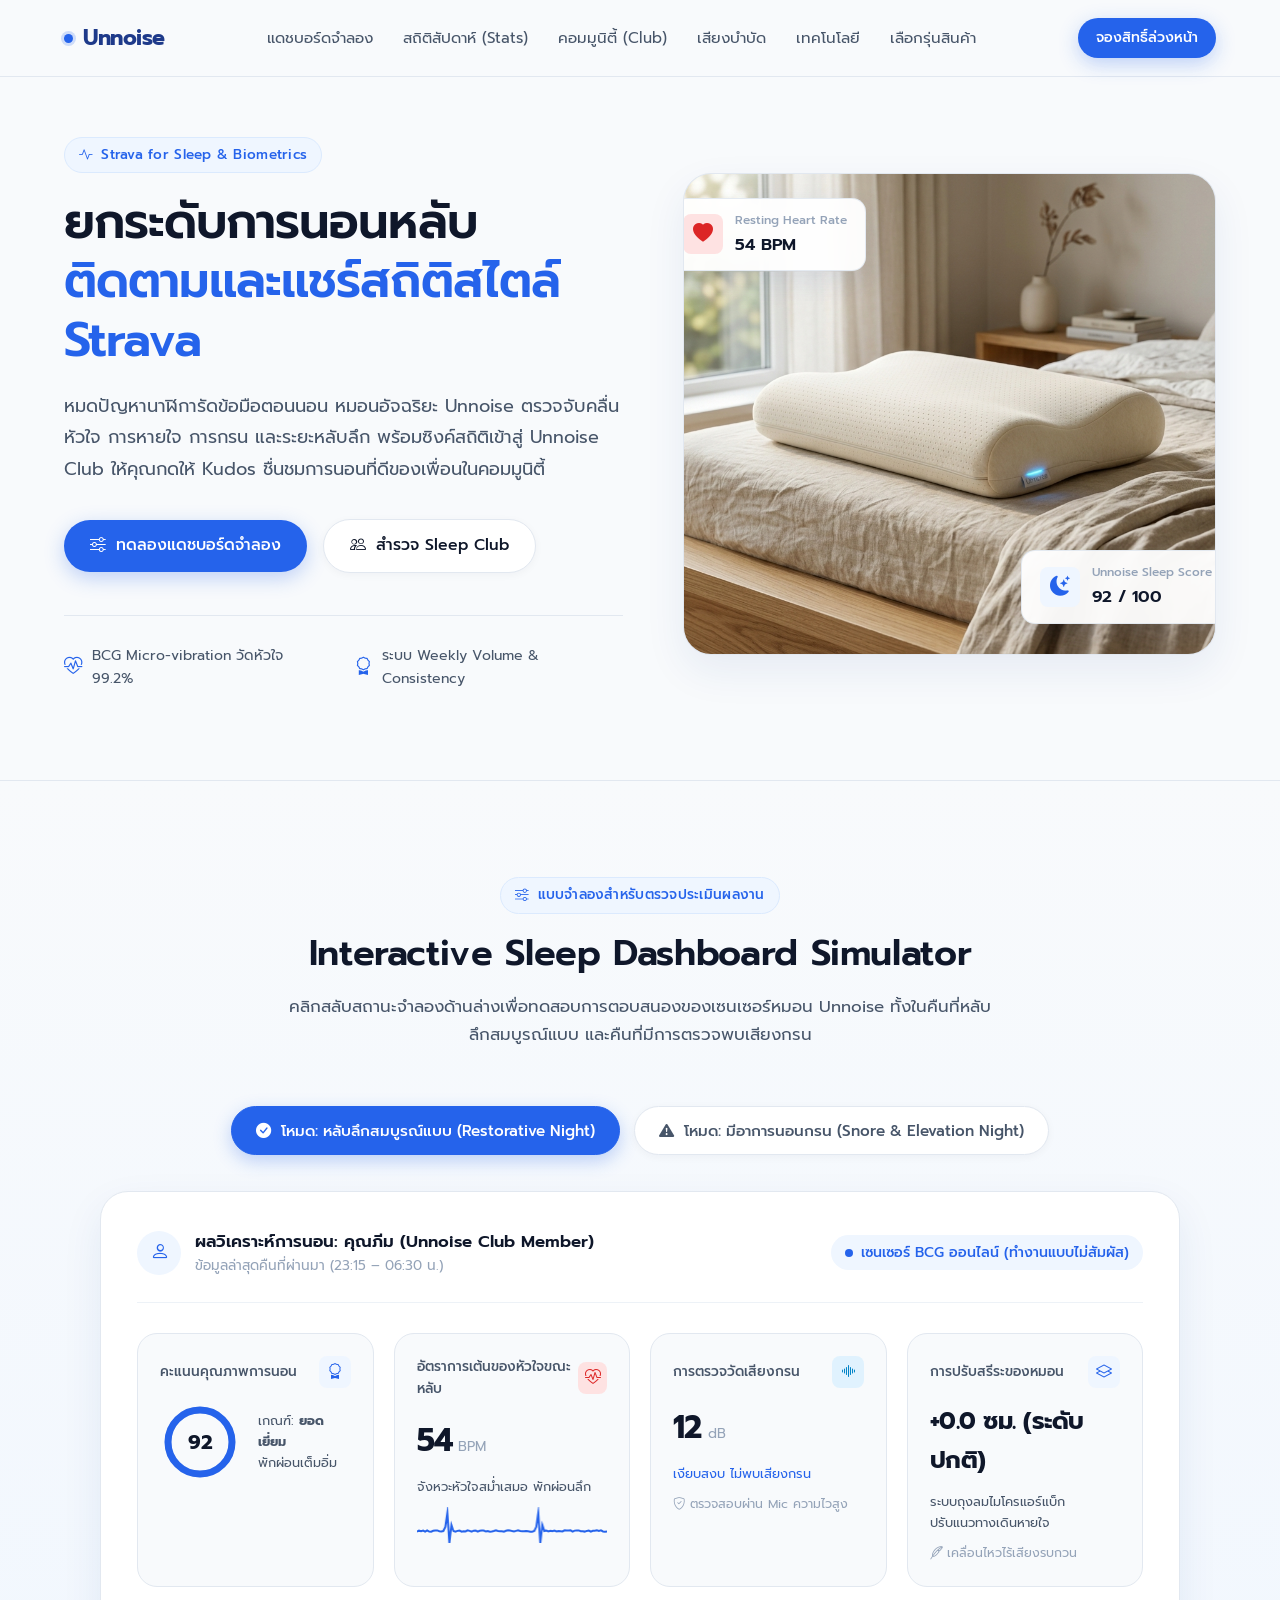
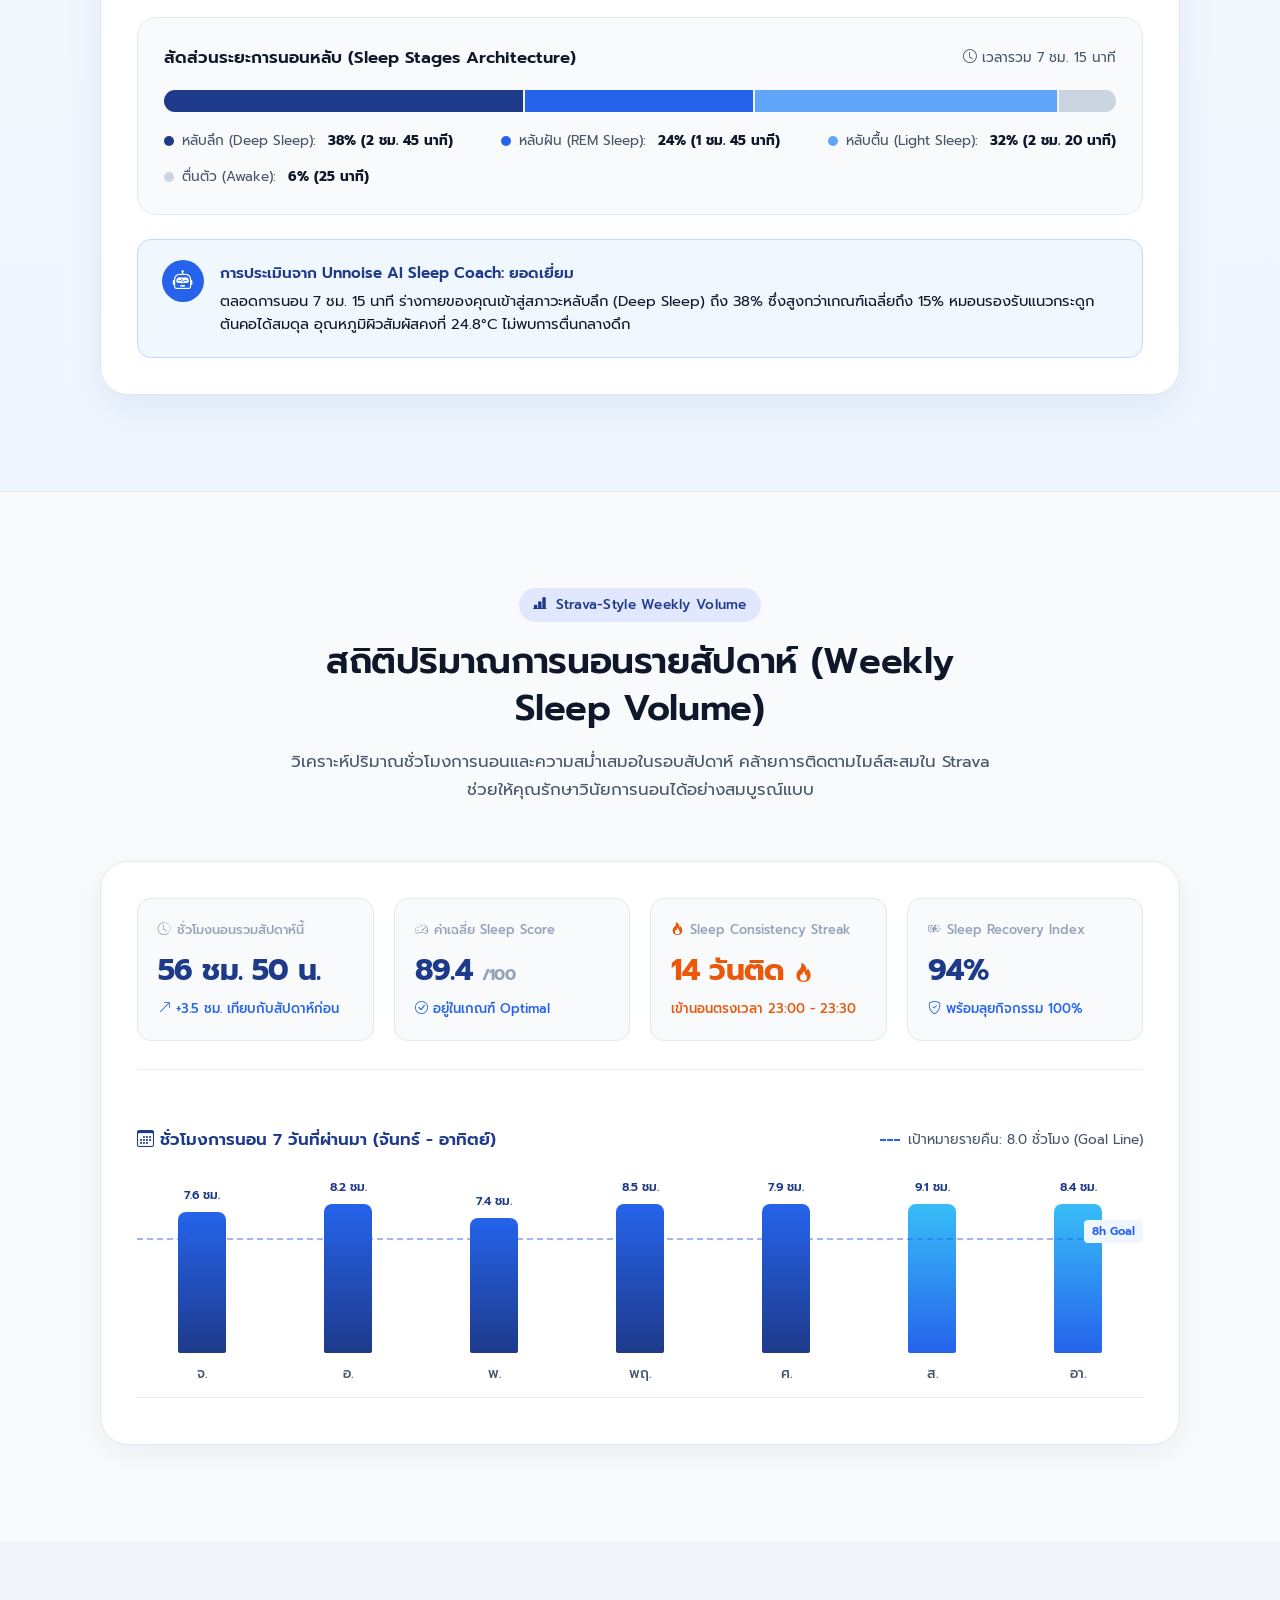
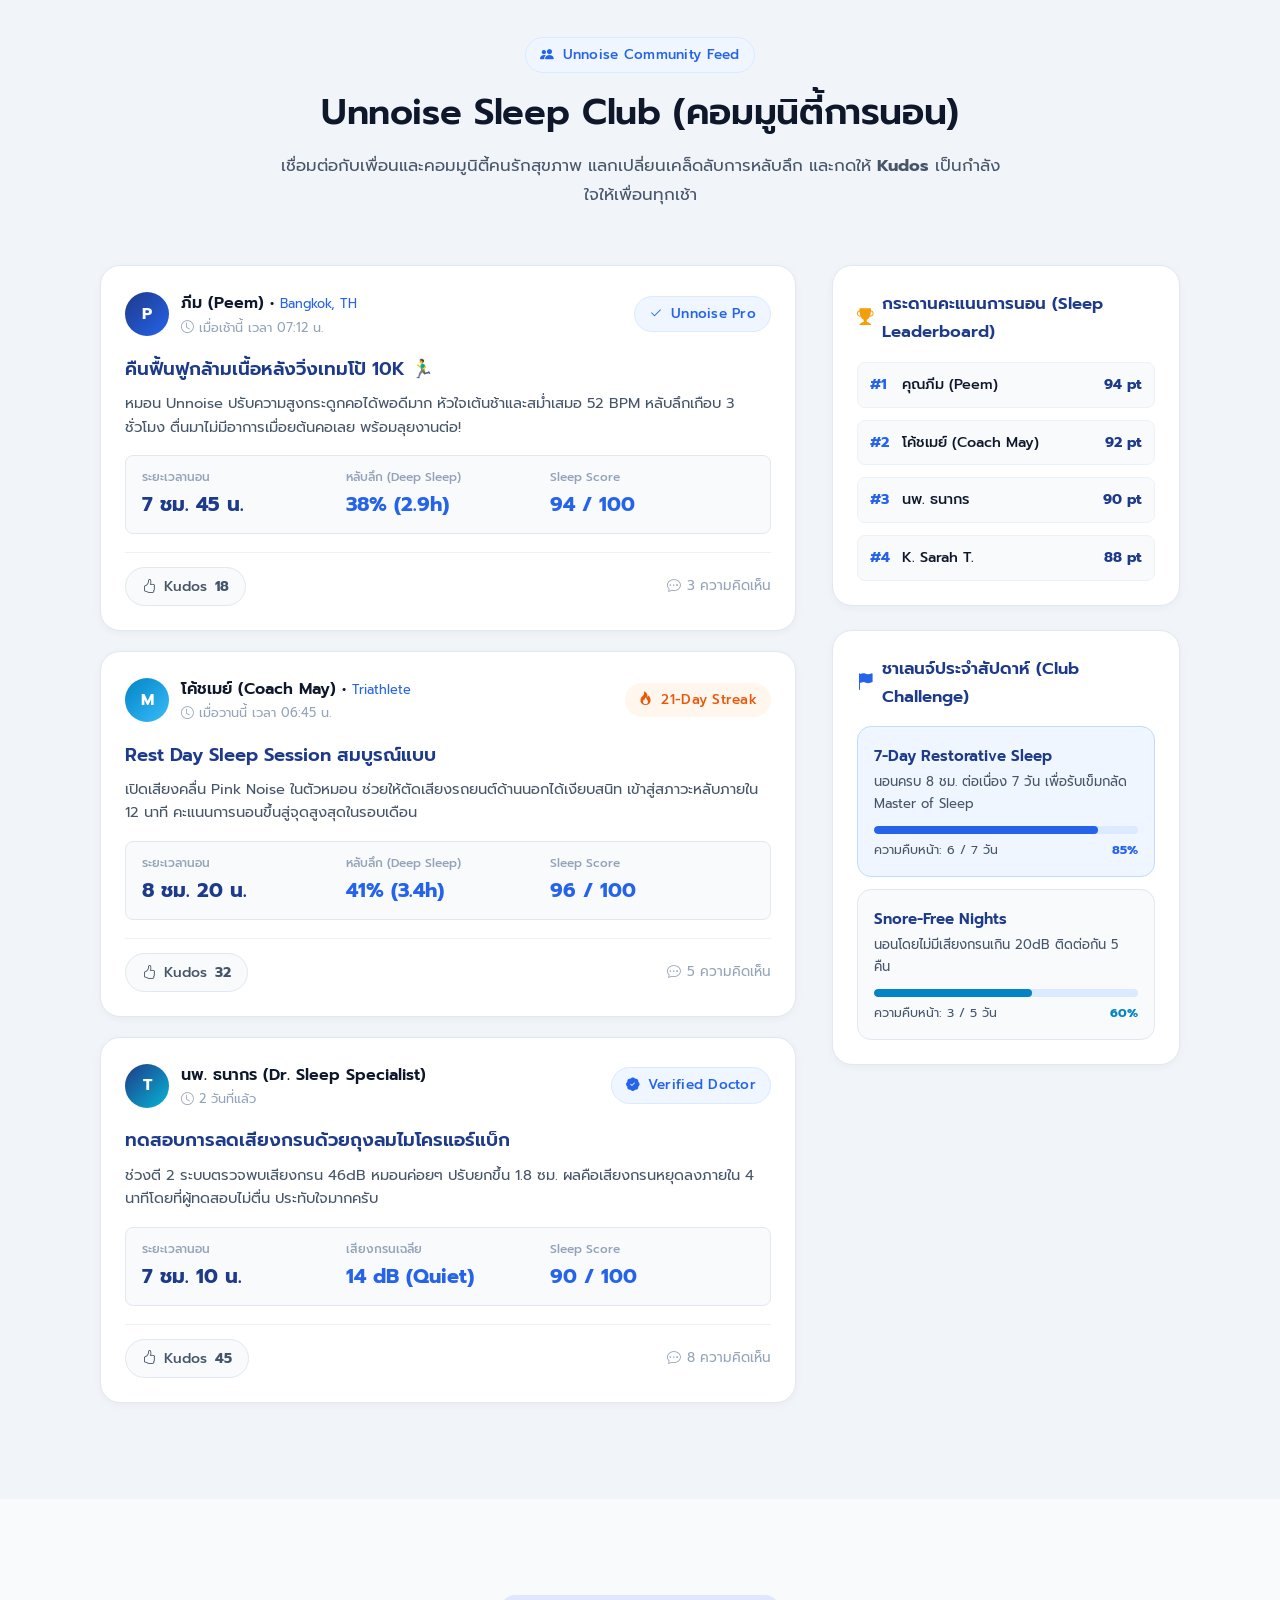
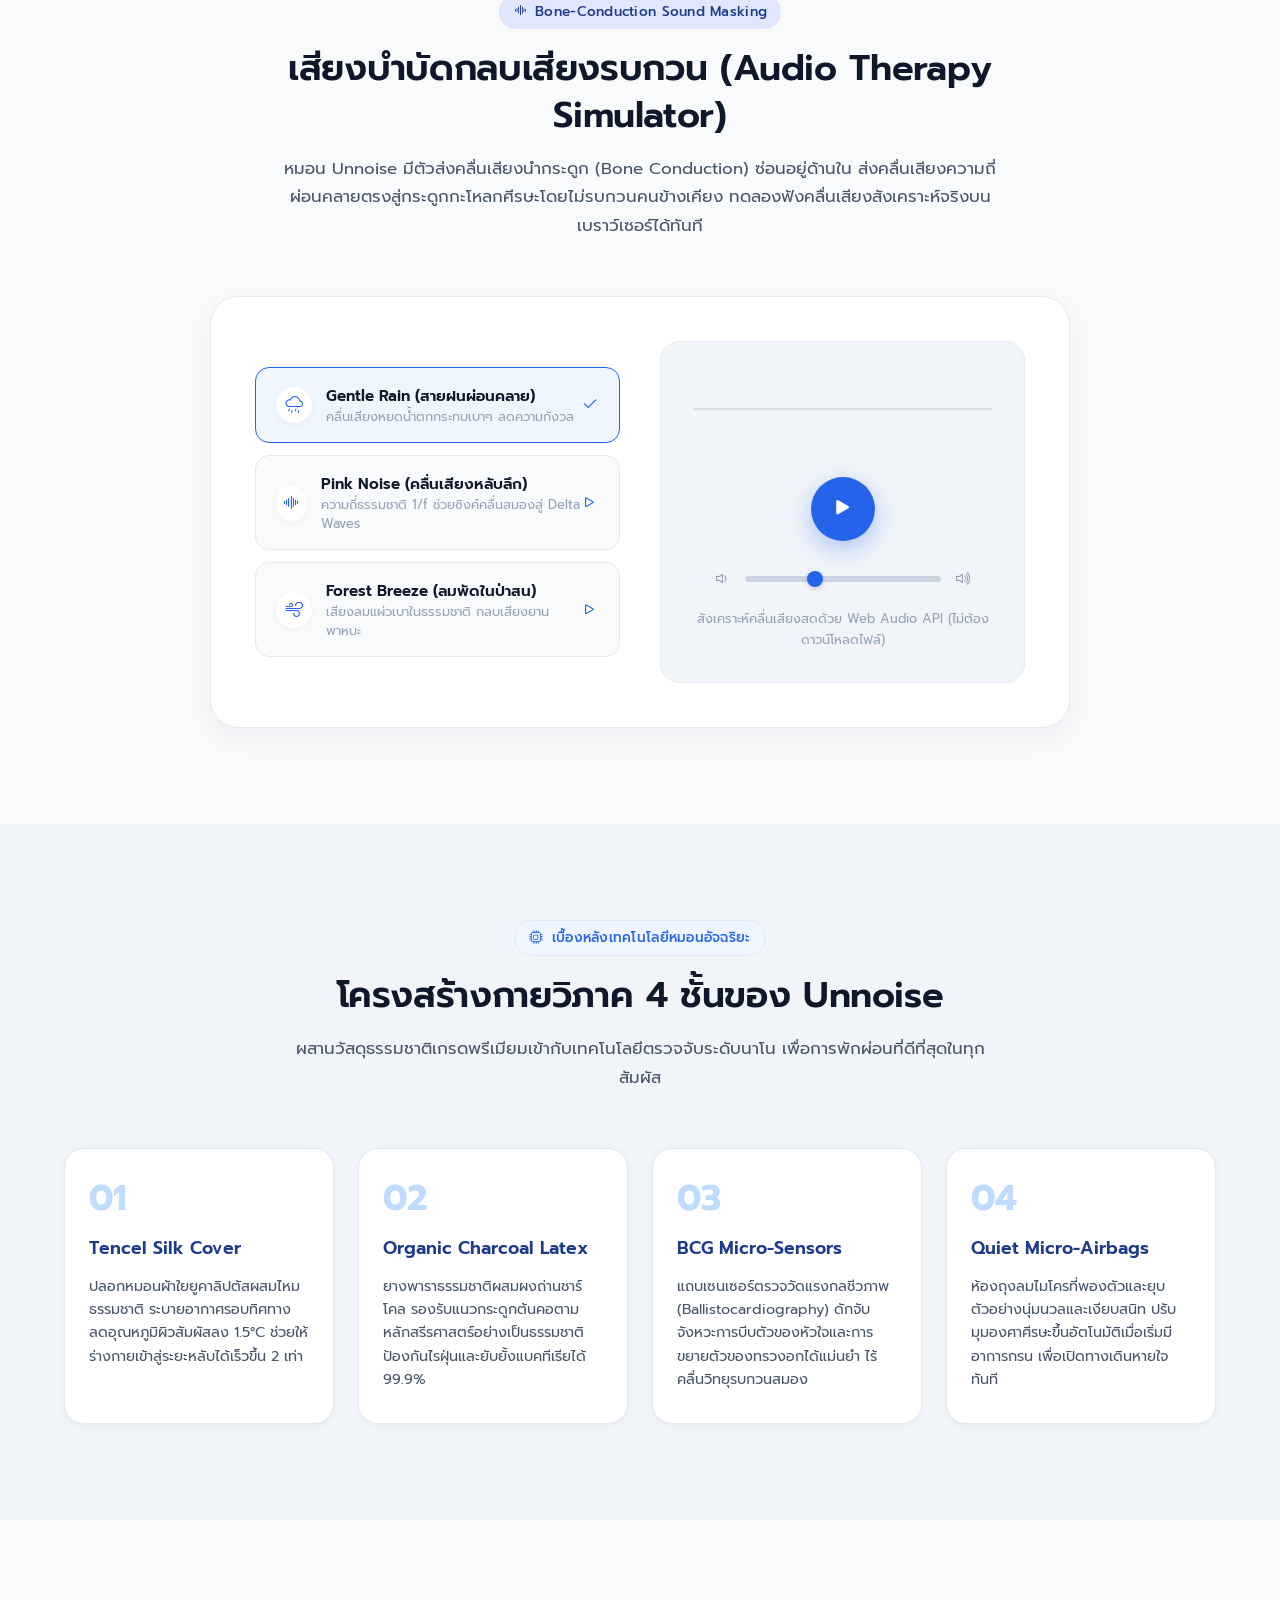
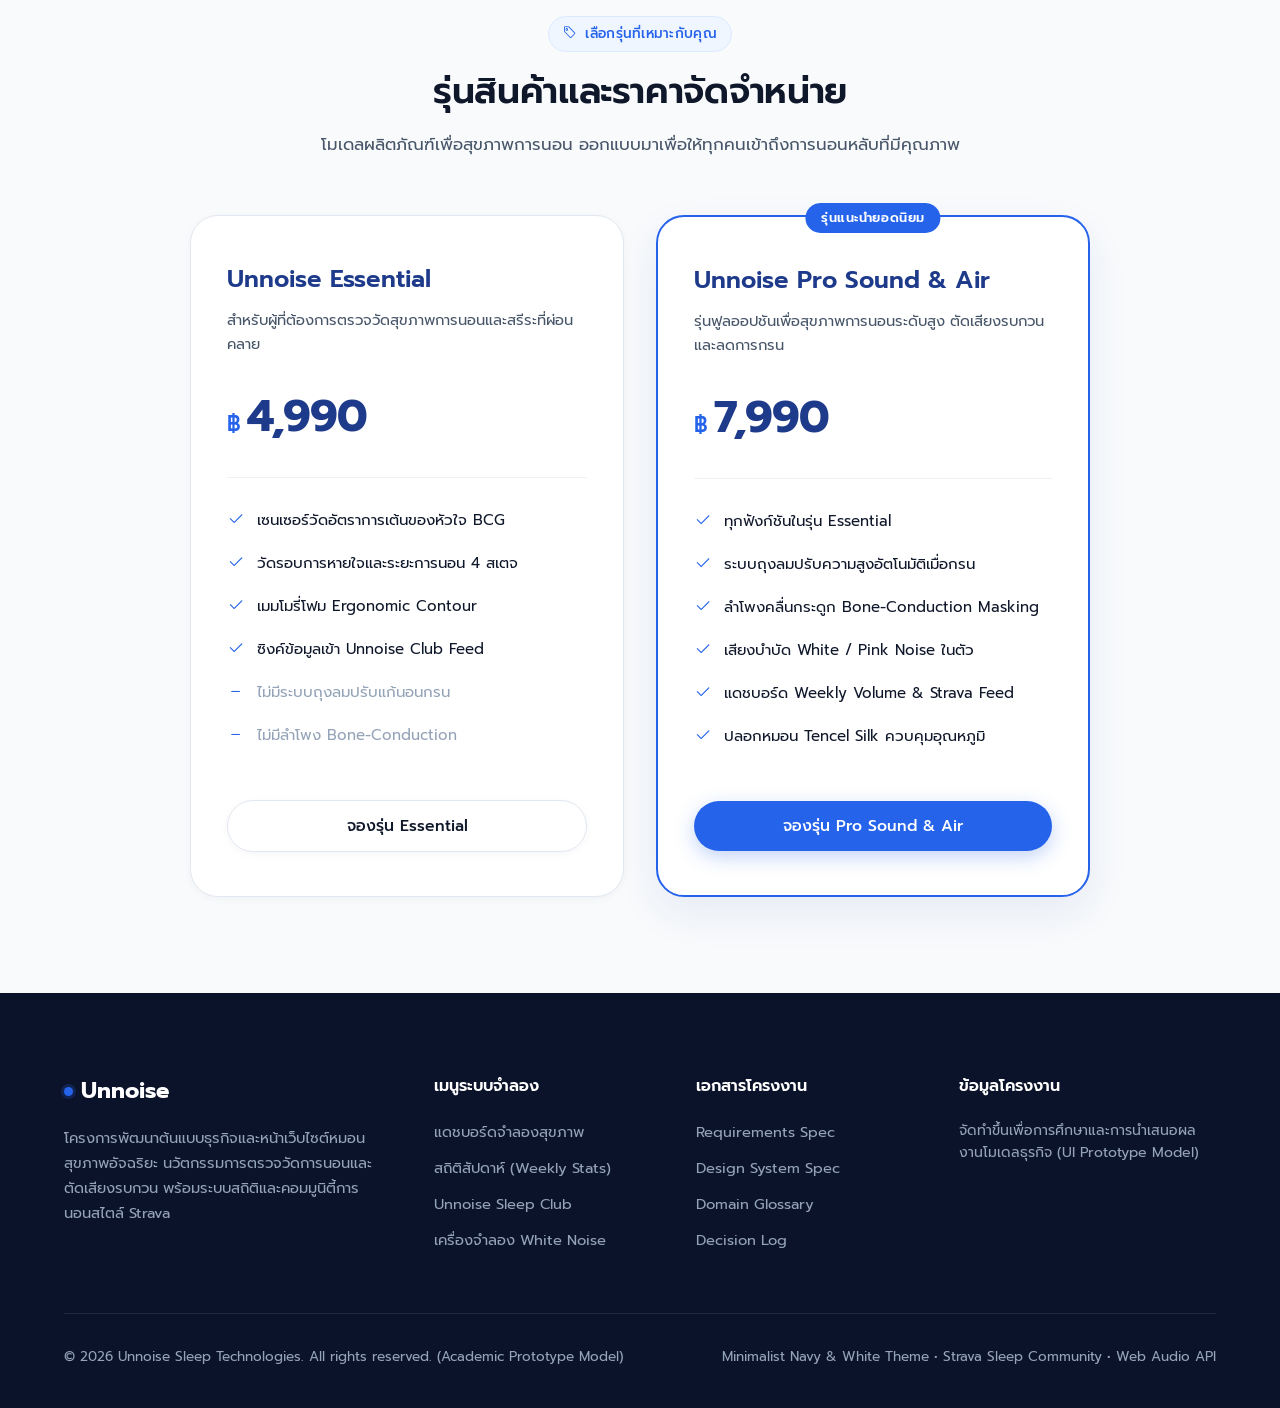
==== index.html @ 3eadce23 "Test" ====
<!DOCTYPE html>
<html lang="th">
<head>
  <meta charset="UTF-8">
  <meta name="viewport" content="width=device-width, initial-scale=1.0">
  <title>Unnoise — หมอนสุขภาพอัจฉริยะ & Strava Sleep Community</title>
  <meta name="description" content="Unnoise หมอนสุขภาพอัจฉริยะที่ตรวจวัดชีวสัญญาณการนอนหลับ สถิติรายสัปดาห์สไตล์ Strava และระบบคอมมูนิตี้ให้กำลังใจเพื่อน">
  
  <!-- Google Fonts: Inter & Prompt -->
  <link rel="preconnect" href="https://fonts.googleapis.com">
  <link rel="preconnect" href="https://fonts.gstatic.com" crossorigin>
  <link href="https://fonts.googleapis.com/css2?family=Inter:wght@300;400;500;600;700&family=Prompt:wght@300;400;500;600&display=swap" rel="stylesheet">
  
  <!-- Bootstrap Icons CDN -->
  <link rel="stylesheet" href="https://cdn.jsdelivr.net/npm/bootstrap-icons@1.11.3/font/bootstrap-icons.min.css">
  
  <!-- Custom Design System Stylesheet -->
  <link rel="stylesheet" href="assets/css/style.css">
</head>
<body>

  <!-- ==========================================================================
       Site Header & Navigation
       ========================================================================== -->
  <header class="site-header" id="site-header">
    <div class="container">
      <nav class="nav-wrap">
        <a href="#hero" class="brand-logo" id="brand-logo">
          <span class="brand-dot"></span>
          <span>Unnoise</span>
        </a>

        <ul class="nav-links">
          <li><a href="#simulator" class="nav-link">แดชบอร์ดจำลอง</a></li>
          <li><a href="#weekly-stats" class="nav-link">สถิติสัปดาห์ (Stats)</a></li>
          <li><a href="#community" class="nav-link">คอมมูนิตี้ (Club)</a></li>
          <li><a href="#sound-therapy" class="nav-link">เสียงบำบัด</a></li>
          <li><a href="#technology" class="nav-link">เทคโนโลยี</a></li>
          <li><a href="#pricing" class="nav-link">เลือกรุ่นสินค้า</a></li>
        </ul>

        <div class="nav-actions">
          <a href="#pricing" class="btn btn-primary btn-sm open-order-btn" data-model="pro">จองสิทธิ์ล่วงหน้า</a>
          <button class="mobile-toggle" aria-label="เมนู">
            <i class="bi bi-list"></i>
          </button>
        </div>
      </nav>
    </div>
  </header>

  <main>
    <!-- ==========================================================================
         Hero Section
         ========================================================================== -->
    <section class="section hero" id="hero">
      <div class="container">
        <div class="hero-grid">
          <div class="hero-content">
            <span class="badge badge-blue">
              <i class="bi bi-activity"></i> Strava for Sleep & Biometrics
            </span>
            <h1 class="hero-title">
              ยกระดับการนอนหลับ <span>ติดตามและแชร์สถิติสไตล์ Strava</span>
            </h1>
            <p class="hero-desc">
              หมดปัญหานาฬิการัดข้อมือตอนนอน หมอนอัจฉริยะ Unnoise ตรวจจับคลื่นหัวใจ การหายใจ การกรน และระยะหลับลึก พร้อมซิงค์สถิติเข้าสู่ Unnoise Club ให้คุณกดให้ Kudos ชื่นชมการนอนที่ดีของเพื่อนในคอมมูนิตี้
            </p>

            <div class="hero-cta">
              <a href="#simulator" class="btn btn-primary" id="btn-hero-simulator">
                <i class="bi bi-sliders"></i> ทดลองแดชบอร์ดจำลอง
              </a>
              <a href="#community" class="btn btn-secondary" id="btn-hero-community">
                <i class="bi bi-people"></i> สำรวจ Sleep Club
              </a>
            </div>

            <div class="hero-trust-bar">
              <div class="trust-item">
                <i class="bi bi-heart-pulse"></i>
                <span>BCG Micro-vibration วัดหัวใจ 99.2%</span>
              </div>
              <div class="trust-item">
                <i class="bi bi-award"></i>
                <span>ระบบ Weekly Volume & Consistency</span>
              </div>
            </div>
          </div>

          <div class="hero-visual">
            <div class="hero-img-wrapper">
              <img src="assets/img/unnoise_pillow.jpg" alt="Unnoise Smart Ergonomic Pillow" id="hero-product-img">
              
              <!-- Floating Metric 1: Heart Rate -->
              <div class="floating-pill pill-heart">
                <div class="pill-icon">
                  <i class="bi bi-heart-fill"></i>
                </div>
                <div class="pill-data">
                  <span class="pill-label">Resting Heart Rate</span>
                  <span class="pill-val">54 BPM</span>
                </div>
              </div>

              <!-- Floating Metric 2: Sleep Score -->
              <div class="floating-pill pill-sleep">
                <div class="pill-icon">
                  <i class="bi bi-moon-stars-fill"></i>
                </div>
                <div class="pill-data">
                  <span class="pill-label">Unnoise Sleep Score</span>
                  <span class="pill-val">92 / 100</span>
                </div>
              </div>
            </div>
          </div>
        </div>
      </div>
    </section>

    <!-- ==========================================================================
         Interactive Sleep Dashboard Simulator
         ========================================================================== -->
    <section class="section simulator-section" id="simulator">
      <div class="container">
        <div class="section-header">
          <span class="badge badge-blue">
            <i class="bi bi-sliders"></i> แบบจำลองสำหรับตรวจประเมินผลงาน
          </span>
          <h2 class="section-title">Interactive Sleep Dashboard Simulator</h2>
          <p class="section-desc">
            คลิกสลับสถานะจำลองด้านล่างเพื่อทดสอบการตอบสนองของเซนเซอร์หมอน Unnoise ทั้งในคืนที่หลับลึกสมบูรณ์แบบ และคืนที่มีการตรวจพบเสียงกรน
          </p>
        </div>

        <!-- Mode Toggles -->
        <div class="simulator-controls">
          <button class="mode-btn active" data-mode="restorative" id="btn-mode-restorative">
            <i class="bi bi-check-circle-fill"></i> โหมด: หลับลึกสมบูรณ์แบบ (Restorative Night)
          </button>
          <button class="mode-btn" data-mode="restless" id="btn-mode-restless">
            <i class="bi bi-exclamation-triangle-fill"></i> โหมด: มีอาการนอนกรน (Snore & Elevation Night)
          </button>
        </div>

        <!-- Dashboard Shell -->
        <div class="dashboard-container" id="dashboard-app">
          <div class="dashboard-topbar">
            <div class="dash-user-info">
              <div class="dash-avatar">
                <i class="bi bi-person"></i>
              </div>
              <div>
                <div class="dash-name">ผลวิเคราะห์การนอน: คุณภีม (Unnoise Club Member)</div>
                <div class="dash-date">ข้อมูลล่าสุดคืนที่ผ่านมา (23:15 – 06:30 น.)</div>
              </div>
            </div>

            <div class="dash-status-indicator">
              <span class="pulse-dot"></span>
              <span>เซนเซอร์ BCG ออนไลน์ (ทำงานแบบไม่สัมผัส)</span>
            </div>
          </div>

          <!-- Metrics Row -->
          <div class="metrics-grid">
            <!-- Metric 1: Sleep Score -->
            <div class="metric-card">
              <div class="metric-header">
                <span class="metric-title">คะแนนคุณภาพการนอน</span>
                <div class="metric-icon-wrap" style="background: var(--primary-blue-light); color: var(--primary-blue);">
                  <i class="bi bi-award"></i>
                </div>
              </div>
              <div class="score-card-gauge">
                <div class="score-dial">
                  <svg viewBox="0 0 80 80">
                    <circle class="score-bg" cx="40" cy="40" r="32"></circle>
                    <circle class="score-fill" id="dash-score-circle" cx="40" cy="40" r="32"></circle>
                  </svg>
                  <div class="score-center-text" id="dash-score-num">92</div>
                </div>
                <div class="metric-caption">
                  เกณฑ์: <strong>ยอดเยี่ยม</strong><br>
                  พักผ่อนเต็มอิ่ม
                </div>
              </div>
            </div>

            <!-- Metric 2: Heart Rate Pulse -->
            <div class="metric-card">
              <div class="metric-header">
                <span class="metric-title">อัตราการเต้นของหัวใจขณะหลับ</span>
                <div class="metric-icon-wrap" style="background: #FEE2E2; color: #DC2626;">
                  <i class="bi bi-heart-pulse"></i>
                </div>
              </div>
              <div class="metric-val-wrap">
                <span class="metric-val" id="dash-bpm-val">54</span>
                <span class="metric-unit">BPM</span>
              </div>
              <div class="metric-caption" id="dash-bpm-sub">จังหวะหัวใจสม่ำเสมอ พักผ่อนลึก</div>
              <div class="pulse-canvas-wrap">
                <canvas id="pulse-canvas"></canvas>
              </div>
            </div>

            <!-- Metric 3: Snore Level -->
            <div class="metric-card">
              <div class="metric-header">
                <span class="metric-title">การตรวจวัดเสียงกรน</span>
                <div class="metric-icon-wrap" style="background: var(--accent-sky-light); color: var(--accent-sky);">
                  <i class="bi bi-soundwave"></i>
                </div>
              </div>
              <div class="metric-val-wrap">
                <span class="metric-val" id="dash-snore-val">12</span>
                <span class="metric-unit">dB</span>
              </div>
              <div class="metric-caption" id="dash-snore-sub">เงียบสงบ ไม่พบเสียงกรน</div>
              <div style="font-size: 0.78rem; color: var(--text-light); margin-top: 10px;">
                <i class="bi bi-shield-check"></i> ตรวจสอบผ่าน Mic ความไวสูง
              </div>
            </div>

            <!-- Metric 4: Auto-Elevation Status -->
            <div class="metric-card">
              <div class="metric-header">
                <span class="metric-title">การปรับสรีระของหมอน</span>
                <div class="metric-icon-wrap" style="background: var(--primary-blue-light); color: var(--primary-blue);">
                  <i class="bi bi-layers"></i>
                </div>
              </div>
              <div class="metric-val-wrap">
                <span class="metric-val" style="font-size: 1.5rem;" id="dash-pillow-adj">+0.0 ซม.</span>
              </div>
              <div class="metric-caption">
                ระบบถุงลมไมโครแอร์แบ็ก<br>
                ปรับแนวทางเดินหายใจ
              </div>
              <div style="font-size: 0.78rem; color: var(--text-light); margin-top: 10px;">
                <i class="bi bi-feather"></i> เคลื่อนไหวไร้เสียงรบกวน
              </div>
            </div>
          </div>

          <!-- Sleep Stages Progress Bar -->
          <div class="stages-card">
            <div class="stages-header">
              <span class="stages-title">สัดส่วนระยะการนอนหลับ (Sleep Stages Architecture)</span>
              <span style="font-size: 0.85rem; color: var(--text-muted);"><i class="bi bi-clock"></i> เวลารวม 7 ชม. 15 นาที</span>
            </div>

            <div class="stages-bar">
              <div class="stage-seg seg-deep" id="seg-deep" style="width: 38%;" title="Deep Sleep"></div>
              <div class="stage-seg seg-rem" id="seg-rem" style="width: 24%;" title="REM Sleep"></div>
              <div class="stage-seg seg-light" id="seg-light" style="width: 32%;" title="Light Sleep"></div>
              <div class="stage-seg seg-awake" id="seg-awake" style="width: 6%;" title="Awake"></div>
            </div>

            <div class="stages-legend">
              <div class="legend-item">
                <span class="legend-dot" style="background: var(--primary-navy);"></span>
                <span>หลับลึก (Deep Sleep):</span>
                <strong id="time-deep">38% (2 ชม. 45 นาที)</strong>
              </div>
              <div class="legend-item">
                <span class="legend-dot" style="background: var(--primary-blue);"></span>
                <span>หลับฝัน (REM Sleep):</span>
                <strong id="time-rem">24% (1 ชม. 45 นาที)</strong>
              </div>
              <div class="legend-item">
                <span class="legend-dot" style="background: #60A5FA;"></span>
                <span>หลับตื้น (Light Sleep):</span>
                <strong id="time-light">32% (2 ชม. 20 นาที)</strong>
              </div>
              <div class="legend-item">
                <span class="legend-dot" style="background: #CBD5E1;"></span>
                <span>ตื่นตัว (Awake):</span>
                <strong id="time-awake">6% (25 นาที)</strong>
              </div>
            </div>
          </div>

          <!-- AI Coach Box -->
          <div class="ai-coach-box">
            <div class="coach-icon">
              <i class="bi bi-robot"></i>
            </div>
            <div>
              <div class="coach-title" id="dash-coach-title">การประเมินจาก Unnoise AI Sleep Coach: ยอดเยี่ยม</div>
              <p class="coach-text" id="dash-coach-text">
                ตลอดการนอน 7 ชม. 15 นาที ร่างกายของคุณเข้าสู่สภาวะหลับลึก (Deep Sleep) ถึง 38% ซึ่งสูงกว่าเกณฑ์เฉลี่ยถึง 15% หมอนรองรับแนวกระดูกต้นคอได้สมดุล อุณหภูมิผิวสัมผัสคงที่ 24.8°C ไม่พบการตื่นกลางดึก
              </p>
            </div>
          </div>
        </div>
      </div>
    </section>

    <!-- ==========================================================================
         Strava-Style Weekly Sleep Volume & Consistency Section (NEW)
         ========================================================================== -->
    <section class="section" id="weekly-stats">
      <div class="container">
        <div class="section-header">
          <span class="badge badge-navy">
            <i class="bi bi-bar-chart-line-fill"></i> Strava-Style Weekly Volume
          </span>
          <h2 class="section-title">สถิติปริมาณการนอนรายสัปดาห์ (Weekly Sleep Volume)</h2>
          <p class="section-desc">
            วิเคราะห์ปริมาณชั่วโมงการนอนและความสม่ำเสมอในรอบสัปดาห์ คล้ายการติดตามไมล์สะสมใน Strava ช่วยให้คุณรักษาวินัยการนอนได้อย่างสมบูรณ์แบบ
          </p>
        </div>

        <div class="weekly-stats-container">
          <!-- Stats Summary 4 Boxes -->
          <div class="stats-summary-row">
            <div class="summary-stat-box">
              <div class="stat-label-sm"><i class="bi bi-clock-history"></i> ชั่วโมงนอนรวมสัปดาห์นี้</div>
              <div class="stat-number-lg">56 ชม. 50 น.</div>
              <div class="stat-subtext"><i class="bi bi-arrow-up-right"></i> +3.5 ชม. เทียบกับสัปดาห์ก่อน</div>
            </div>

            <div class="summary-stat-box">
              <div class="stat-label-sm"><i class="bi bi-speedometer2"></i> ค่าเฉลี่ย Sleep Score</div>
              <div class="stat-number-lg">89.4 <span style="font-size: 1rem; color: var(--text-light);">/100</span></div>
              <div class="stat-subtext" style="color: var(--primary-blue);"><i class="bi bi-check-circle"></i> อยู่ในเกณฑ์ Optimal</div>
            </div>

            <div class="summary-stat-box">
              <div class="stat-label-sm"><i class="bi bi-fire" style="color: var(--accent-orange);"></i> Sleep Consistency Streak</div>
              <div class="stat-number-lg" style="color: var(--accent-orange);">14 วันติด <i class="bi bi-fire" style="font-size: 1.2rem;"></i></div>
              <div class="stat-subtext" style="color: var(--accent-orange);">เข้านอนตรงเวลา 23:00 - 23:30</div>
            </div>

            <div class="summary-stat-box">
              <div class="stat-label-sm"><i class="bi bi-battery-charging"></i> Sleep Recovery Index</div>
              <div class="stat-number-lg">94%</div>
              <div class="stat-subtext"><i class="bi bi-shield-check"></i> พร้อมลุยกิจกรรม 100%</div>
            </div>
          </div>

          <!-- Volume Bar Chart -->
          <div class="volume-chart-wrap">
            <div class="chart-header">
              <div style="font-weight: 600; font-size: 1.05rem; color: var(--primary-navy);">
                <i class="bi bi-calendar3"></i> ชั่วโมงการนอน 7 วันที่ผ่านมา (จันทร์ - อาทิตย์)
              </div>
              <div class="target-line-indicator">
                <span class="target-dash"></span>
                <span>เป้าหมายรายคืน: 8.0 ชั่วโมง (Goal Line)</span>
              </div>
            </div>

            <div class="chart-bars-grid">
              <div class="chart-target-line">
                <span class="target-tag">8h Goal</span>
              </div>

              <!-- Mon: 7.6h -->
              <div class="bar-col">
                <span class="bar-val-tooltip">7.6 ชม.</span>
                <div class="chart-bar" style="height: 68%;"></div>
                <span class="bar-label">จ.</span>
              </div>

              <!-- Tue: 8.2h -->
              <div class="bar-col">
                <span class="bar-val-tooltip">8.2 ชม.</span>
                <div class="chart-bar" style="height: 76%;"></div>
                <span class="bar-label">อ.</span>
              </div>

              <!-- Wed: 7.4h -->
              <div class="bar-col">
                <span class="bar-val-tooltip">7.4 ชม.</span>
                <div class="chart-bar" style="height: 65%;"></div>
                <span class="bar-label">พ.</span>
              </div>

              <!-- Thu: 8.5h -->
              <div class="bar-col">
                <span class="bar-val-tooltip">8.5 ชม.</span>
                <div class="chart-bar" style="height: 80%;"></div>
                <span class="bar-label">พฤ.</span>
              </div>

              <!-- Fri: 7.9h -->
              <div class="bar-col">
                <span class="bar-val-tooltip">7.9 ชม.</span>
                <div class="chart-bar" style="height: 72%;"></div>
                <span class="bar-label">ศ.</span>
              </div>

              <!-- Sat: 9.1h -->
              <div class="bar-col">
                <span class="bar-val-tooltip">9.1 ชม.</span>
                <div class="chart-bar weekend" style="height: 90%;"></div>
                <span class="bar-label">ส.</span>
              </div>

              <!-- Sun: 8.4h -->
              <div class="bar-col">
                <span class="bar-val-tooltip">8.4 ชม.</span>
                <div class="chart-bar weekend" style="height: 78%;"></div>
                <span class="bar-label">อา.</span>
              </div>
            </div>
          </div>
        </div>
      </div>
    </section>

    <!-- ==========================================================================
         Strava-Style Unnoise Sleep Club & Activity Feed Section (NEW)
         ========================================================================== -->
    <section class="section section-subtle" id="community">
      <div class="container">
        <div class="section-header">
          <span class="badge badge-blue">
            <i class="bi bi-people-fill"></i> Unnoise Community Feed
          </span>
          <h2 class="section-title">Unnoise Sleep Club (คอมมูนิตี้การนอน)</h2>
          <p class="section-desc">
            เชื่อมต่อกับเพื่อนและคอมมูนิตี้คนรักสุขภาพ แลกเปลี่ยนเคล็ดลับการหลับลึก และกดให้ <strong>Kudos</strong> เป็นกำลังใจให้เพื่อนทุกเช้า
          </p>
        </div>

        <div class="community-grid">
          <!-- Feed Stream (Left Column) -->
          <div class="feed-stream">
            <!-- Feed Card 1: Peem -->
            <div class="activity-card">
              <div class="activity-card-header">
                <div class="activity-user">
                  <div class="user-avatar" style="background: linear-gradient(135deg, #1E3A8A, #2563EB);">
                    P
                  </div>
                  <div>
                    <div class="user-meta-name">ภีม (Peem) &bull; <span style="font-size: 0.8rem; font-weight: normal; color: var(--primary-blue);">Bangkok, TH</span></div>
                    <div class="user-meta-time"><i class="bi bi-clock"></i> เมื่อเช้านี้ เวลา 07:12 น.</div>
                  </div>
                </div>
                <span class="badge badge-blue"><i class="bi bi-check2"></i> Unnoise Pro</span>
              </div>

              <h3 class="activity-title">คืนฟื้นฟูกล้ามเนื้อหลังวิ่งเทมโป้ 10K 🏃‍♂️</h3>
              <p class="activity-note">
                หมอน Unnoise ปรับความสูงกระดูกคอได้พอดีมาก หัวใจเต้นช้าและสม่ำเสมอ 52 BPM หลับลึกเกือบ 3 ชั่วโมง ตื่นมาไม่มีอาการเมื่อยต้นคอเลย พร้อมลุยงานต่อ!
              </p>

              <div class="activity-metrics-strip">
                <div>
                  <div class="activity-metric-unit">ระยะเวลานอน</div>
                  <div class="activity-metric-num">7 ชม. 45 น.</div>
                </div>
                <div>
                  <div class="activity-metric-unit">หลับลึก (Deep Sleep)</div>
                  <div class="activity-metric-num" style="color: var(--primary-blue);">38% (2.9h)</div>
                </div>
                <div>
                  <div class="activity-metric-unit">Sleep Score</div>
                  <div class="activity-metric-num" style="color: var(--primary-blue);">94 / 100</div>
                </div>
              </div>

              <div class="activity-footer">
                <button class="kudos-btn" id="kudos-btn-1">
                  <i class="bi bi-hand-thumbs-up"></i>
                  <span>Kudos</span>
                  <strong class="kudos-count">18</strong>
                </button>
                <div class="comment-count-link">
                  <i class="bi bi-chat-dots"></i> 3 ความคิดเห็น
                </div>
              </div>
            </div>

            <!-- Feed Card 2: Coach May -->
            <div class="activity-card">
              <div class="activity-card-header">
                <div class="activity-user">
                  <div class="user-avatar" style="background: linear-gradient(135deg, #0284C7, #38BDF8);">
                    M
                  </div>
                  <div>
                    <div class="user-meta-name">โค้ชเมย์ (Coach May) &bull; <span style="font-size: 0.8rem; font-weight: normal; color: var(--primary-blue);">Triathlete</span></div>
                    <div class="user-meta-time"><i class="bi bi-clock"></i> เมื่อวานนี้ เวลา 06:45 น.</div>
                  </div>
                </div>
                <span class="badge badge-orange"><i class="bi bi-fire"></i> 21-Day Streak</span>
              </div>

              <h3 class="activity-title">Rest Day Sleep Session สมบูรณ์แบบ</h3>
              <p class="activity-note">
                เปิดเสียงคลื่น Pink Noise ในตัวหมอน ช่วยให้ตัดเสียงรถยนต์ด้านนอกได้เงียบสนิท เข้าสู่สภาวะหลับภายใน 12 นาที คะแนนการนอนขึ้นสู่จุดสูงสุดในรอบเดือน
              </p>

              <div class="activity-metrics-strip">
                <div>
                  <div class="activity-metric-unit">ระยะเวลานอน</div>
                  <div class="activity-metric-num">8 ชม. 20 น.</div>
                </div>
                <div>
                  <div class="activity-metric-unit">หลับลึก (Deep Sleep)</div>
                  <div class="activity-metric-num" style="color: var(--primary-blue);">41% (3.4h)</div>
                </div>
                <div>
                  <div class="activity-metric-unit">Sleep Score</div>
                  <div class="activity-metric-num" style="color: var(--primary-blue);">96 / 100</div>
                </div>
              </div>

              <div class="activity-footer">
                <button class="kudos-btn" id="kudos-btn-2">
                  <i class="bi bi-hand-thumbs-up"></i>
                  <span>Kudos</span>
                  <strong class="kudos-count">32</strong>
                </button>
                <div class="comment-count-link">
                  <i class="bi bi-chat-dots"></i> 5 ความคิดเห็น
                </div>
              </div>
            </div>

            <!-- Feed Card 3: Dr. Tanakorn -->
            <div class="activity-card">
              <div class="activity-card-header">
                <div class="activity-user">
                  <div class="user-avatar" style="background: linear-gradient(135deg, #1E3A8A, #06B6D4);">
                    T
                  </div>
                  <div>
                    <div class="user-meta-name">นพ. ธนากร (Dr. Sleep Specialist)</div>
                    <div class="user-meta-time"><i class="bi bi-clock"></i> 2 วันที่แล้ว</div>
                  </div>
                </div>
                <span class="badge badge-blue"><i class="bi bi-patch-check-fill"></i> Verified Doctor</span>
              </div>

              <h3 class="activity-title">ทดสอบการลดเสียงกรนด้วยถุงลมไมโครแอร์แบ็ก</h3>
              <p class="activity-note">
                ช่วงตี 2 ระบบตรวจพบเสียงกรน 46dB หมอนค่อยๆ ปรับยกขึ้น 1.8 ซม. ผลคือเสียงกรนหยุดลงภายใน 4 นาทีโดยที่ผู้ทดสอบไม่ตื่น ประทับใจมากครับ
              </p>

              <div class="activity-metrics-strip">
                <div>
                  <div class="activity-metric-unit">ระยะเวลานอน</div>
                  <div class="activity-metric-num">7 ชม. 10 น.</div>
                </div>
                <div>
                  <div class="activity-metric-unit">เสียงกรนเฉลี่ย</div>
                  <div class="activity-metric-num" style="color: var(--primary-blue);">14 dB (Quiet)</div>
                </div>
                <div>
                  <div class="activity-metric-unit">Sleep Score</div>
                  <div class="activity-metric-num" style="color: var(--primary-blue);">90 / 100</div>
                </div>
              </div>

              <div class="activity-footer">
                <button class="kudos-btn" id="kudos-btn-3">
                  <i class="bi bi-hand-thumbs-up"></i>
                  <span>Kudos</span>
                  <strong class="kudos-count">45</strong>
                </button>
                <div class="comment-count-link">
                  <i class="bi bi-chat-dots"></i> 8 ความคิดเห็น
                </div>
              </div>
            </div>
          </div>

          <!-- Sidebar (Right Column) -->
          <div class="community-sidebar">
            <!-- Monthly Sleep Leaderboard -->
            <div class="sidebar-box">
              <div class="sidebar-box-title">
                <i class="bi bi-trophy-fill" style="color: #F59E0B;"></i> กระดานคะแนนการนอน (Sleep Leaderboard)
              </div>
              <ul class="leaderboard-list">
                <li class="leaderboard-row">
                  <span class="leader-rank">#1</span>
                  <span class="leader-name">คุณภีม (Peem)</span>
                  <span class="leader-score">94 pt</span>
                </li>
                <li class="leaderboard-row">
                  <span class="leader-rank">#2</span>
                  <span class="leader-name">โค้ชเมย์ (Coach May)</span>
                  <span class="leader-score">92 pt</span>
                </li>
                <li class="leaderboard-row">
                  <span class="leader-rank">#3</span>
                  <span class="leader-name">นพ. ธนากร</span>
                  <span class="leader-score">90 pt</span>
                </li>
                <li class="leaderboard-row">
                  <span class="leader-rank">#4</span>
                  <span class="leader-name">K. Sarah T.</span>
                  <span class="leader-score">88 pt</span>
                </li>
              </ul>
            </div>

            <!-- Group Challenges -->
            <div class="sidebar-box">
              <div class="sidebar-box-title">
                <i class="bi bi-flag-fill" style="color: var(--primary-blue);"></i> ชาเลนจ์ประจำสัปดาห์ (Club Challenge)
              </div>

              <div class="challenge-item">
                <div class="challenge-name">7-Day Restorative Sleep</div>
                <div class="challenge-desc">นอนครบ 8 ชม. ต่อเนื่อง 7 วัน เพื่อรับเข็มกลัด Master of Sleep</div>
                <div class="challenge-prog-bar">
                  <div class="challenge-prog-fill" style="width: 85%;"></div>
                </div>
                <div style="font-size: 0.78rem; display: flex; justify-content: space-between; color: var(--text-muted);">
                  <span>ความคืบหน้า: 6 / 7 วัน</span>
                  <strong style="color: var(--primary-blue);">85%</strong>
                </div>
              </div>

              <div class="challenge-item" style="background: var(--bg-main); border-color: var(--border-color);">
                <div class="challenge-name">Snore-Free Nights</div>
                <div class="challenge-desc">นอนโดยไม่มีเสียงกรนเกิน 20dB ติดต่อกัน 5 คืน</div>
                <div class="challenge-prog-bar">
                  <div class="challenge-prog-fill" style="width: 60%; background: var(--accent-sky);"></div>
                </div>
                <div style="font-size: 0.78rem; display: flex; justify-content: space-between; color: var(--text-muted);">
                  <span>ความคืบหน้า: 3 / 5 วัน</span>
                  <strong style="color: var(--accent-sky);">60%</strong>
                </div>
              </div>
            </div>
          </div>
        </div>
      </div>
    </section>

    <!-- ==========================================================================
         Sound Therapy / White Noise Simulator
         ========================================================================== -->
    <section class="section" id="sound-therapy">
      <div class="container">
        <div class="section-header">
          <span class="badge badge-navy">
            <i class="bi bi-soundwave"></i> Bone-Conduction Sound Masking
          </span>
          <h2 class="section-title">เสียงบำบัดกลบเสียงรบกวน (Audio Therapy Simulator)</h2>
          <p class="section-desc">
            หมอน Unnoise มีตัวส่งคลื่นเสียงนำกระดูก (Bone Conduction) ซ่อนอยู่ด้านใน ส่งคลื่นเสียงความถี่ผ่อนคลายตรงสู่กระดูกกะโหลกศีรษะโดยไม่รบกวนคนข้างเคียง ทดลองฟังคลื่นเสียงสังเคราะห์จริงบนเบราว์เซอร์ได้ทันที
          </p>
        </div>

        <div class="sound-box">
          <div class="sound-grid">
            <div class="sound-presets">
              <button class="sound-btn active" data-sound="rain" id="btn-sound-rain">
                <div class="sound-info">
                  <div class="sound-icon"><i class="bi bi-cloud-drizzle"></i></div>
                  <div>
                    <div class="sound-name">Gentle Rain (สายฝนผ่อนคลาย)</div>
                    <div class="sound-desc-sm">คลื่นเสียงหยดน้ำตกกระทบเบาๆ ลดความกังวล</div>
                  </div>
                </div>
                <div class="sound-state-icon"><i class="bi bi-check2"></i></div>
              </button>

              <button class="sound-btn" data-sound="pink" id="btn-sound-pink">
                <div class="sound-info">
                  <div class="sound-icon"><i class="bi bi-soundwave"></i></div>
                  <div>
                    <div class="sound-name">Pink Noise (คลื่นเสียงหลับลึก)</div>
                    <div class="sound-desc-sm">ความถี่ธรรมชาติ 1/f ช่วยซิงค์คลื่นสมองสู่ Delta Waves</div>
                  </div>
                </div>
                <div class="sound-state-icon"><i class="bi bi-play"></i></div>
              </button>

              <button class="sound-btn" data-sound="breeze" id="btn-sound-breeze">
                <div class="sound-info">
                  <div class="sound-icon"><i class="bi bi-wind"></i></div>
                  <div>
                    <div class="sound-name">Forest Breeze (ลมพัดในป่าสน)</div>
                    <div class="sound-desc-sm">เสียงลมแผ่วเบาในธรรมชาติ กลบเสียงยานพาหนะ</div>
                  </div>
                </div>
                <div class="sound-state-icon"><i class="bi bi-play"></i></div>
              </button>
            </div>

            <div class="sound-player-center">
              <div class="sound-wave-canvas-wrap">
                <canvas id="sound-wave-canvas" class="sound-wave-canvas"></canvas>
              </div>

              <div>
                <button class="play-toggle-btn" id="sound-play-btn" aria-label="เล่นหรือหยุดเสียง">
                  <i class="bi bi-play-fill"></i>
                </button>
              </div>

              <div class="volume-control">
                <i class="bi bi-volume-down"></i>
                <input type="range" class="volume-slider" id="volume-slider" min="0" max="1" step="0.05" value="0.35" aria-label="ระดับเสียง">
                <i class="bi bi-volume-up"></i>
              </div>
              <div style="font-size: 0.8rem; color: var(--text-light); margin-top: 14px;">
                สังเคราะห์คลื่นเสียงสดด้วย Web Audio API (ไม่ต้องดาวน์โหลดไฟล์)
              </div>
            </div>
          </div>
        </div>
      </div>
    </section>

    <!-- ==========================================================================
         Technology & Anatomical Layers Breakdown
         ========================================================================== -->
    <section class="section section-subtle" id="technology">
      <div class="container">
        <div class="section-header">
          <span class="badge badge-blue">
            <i class="bi bi-cpu"></i> เบื้องหลังเทคโนโลยีหมอนอัจฉริยะ
          </span>
          <h2 class="section-title">โครงสร้างกายวิภาค 4 ชั้นของ Unnoise</h2>
          <p class="section-desc">
            ผสานวัสดุธรรมชาติเกรดพรีเมียมเข้ากับเทคโนโลยีตรวจจับระดับนาโน เพื่อการพักผ่อนที่ดีที่สุดในทุกสัมผัส
          </p>
        </div>

        <div class="layer-grid">
          <div class="layer-card">
            <div class="layer-number">01</div>
            <h3 class="layer-title">Tencel Silk Cover</h3>
            <p class="layer-desc">
              ปลอกหมอนผ้าใยยูคาลิปตัสผสมไหมธรรมชาติ ระบายอากาศรอบทิศทาง ลดอุณหภูมิผิวสัมผัสลง 1.5°C ช่วยให้ร่างกายเข้าสู่ระยะหลับได้เร็วขึ้น 2 เท่า
            </p>
          </div>

          <div class="layer-card">
            <div class="layer-number">02</div>
            <h3 class="layer-title">Organic Charcoal Latex</h3>
            <p class="layer-desc">
              ยางพาราธรรมชาติผสมผงถ่านชาร์โคล รองรับแนวกระดูกต้นคอตามหลักสรีรศาสตร์อย่างเป็นธรรมชาติ ป้องกันไรฝุ่นและยับยั้งแบคทีเรียได้ 99.9%
            </p>
          </div>

          <div class="layer-card">
            <div class="layer-number">03</div>
            <h3 class="layer-title">BCG Micro-Sensors</h3>
            <p class="layer-desc">
              แถบเซนเซอร์ตรวจวัดแรงกลชีวภาพ (Ballistocardiography) ดักจับจังหวะการบีบตัวของหัวใจและการขยายตัวของทรวงอกได้แม่นยำ ไร้คลื่นวิทยุรบกวนสมอง
            </p>
          </div>

          <div class="layer-card">
            <div class="layer-number">04</div>
            <h3 class="layer-title">Quiet Micro-Airbags</h3>
            <p class="layer-desc">
              ห้องถุงลมไมโครที่พองตัวและยุบตัวอย่างนุ่มนวลและเงียบสนิท ปรับมุมองศาศีรษะขึ้นอัตโนมัติเมื่อเริ่มมีอาการกรน เพื่อเปิดทางเดินหายใจทันที
            </p>
          </div>
        </div>
      </div>
    </section>

    <!-- ==========================================================================
         Product Models & Pricing
         ========================================================================== -->
    <section class="section" id="pricing">
      <div class="container">
        <div class="section-header">
          <span class="badge badge-blue">
            <i class="bi bi-tag"></i> เลือกรุ่นที่เหมาะกับคุณ
          </span>
          <h2 class="section-title">รุ่นสินค้าและราคาจัดจำหน่าย</h2>
          <p class="section-desc">
            โมเดลผลิตภัณฑ์เพื่อสุขภาพการนอน ออกแบบมาเพื่อให้ทุกคนเข้าถึงการนอนหลับที่มีคุณภาพ
          </p>
        </div>

        <div class="pricing-grid">
          <!-- Model 1: Essential -->
          <div class="pricing-card">
            <h3 class="price-title">Unnoise Essential</h3>
            <p class="price-desc">สำหรับผู้ที่ต้องการตรวจวัดสุขภาพการนอนและสรีระที่ผ่อนคลาย</p>
            <div class="price-val-wrap">
              <span class="price-currency">฿</span>
              <span class="price-amount">4,990</span>
            </div>

            <ul class="price-features">
              <li class="price-feature-item"><i class="bi bi-check2"></i> เซนเซอร์วัดอัตราการเต้นของหัวใจ BCG</li>
              <li class="price-feature-item"><i class="bi bi-check2"></i> วัดรอบการหายใจและระยะการนอน 4 สเตจ</li>
              <li class="price-feature-item"><i class="bi bi-check2"></i> เมมโมรี่โฟม Ergonomic Contour</li>
              <li class="price-feature-item"><i class="bi bi-check2"></i> ซิงค์ข้อมูลเข้า Unnoise Club Feed</li>
              <li class="price-feature-item" style="color: var(--text-light);"><i class="bi bi-dash"></i> ไม่มีระบบถุงลมปรับแก้นอนกรน</li>
              <li class="price-feature-item" style="color: var(--text-light);"><i class="bi bi-dash"></i> ไม่มีลำโพง Bone-Conduction</li>
            </ul>

            <button class="btn btn-secondary open-order-btn" data-model="essential" id="btn-order-essential">
              จองรุ่น Essential
            </button>
          </div>

          <!-- Model 2: Pro Acoustic -->
          <div class="pricing-card featured">
            <div class="popular-tag">รุ่นแนะนำยอดนิยม</div>
            <h3 class="price-title">Unnoise Pro Sound & Air</h3>
            <p class="price-desc">รุ่นฟูลออปชันเพื่อสุขภาพการนอนระดับสูง ตัดเสียงรบกวนและลดการกรน</p>
            <div class="price-val-wrap">
              <span class="price-currency">฿</span>
              <span class="price-amount">7,990</span>
            </div>

            <ul class="price-features">
              <li class="price-feature-item"><i class="bi bi-check2"></i> ทุกฟังก์ชันในรุ่น Essential</li>
              <li class="price-feature-item"><i class="bi bi-check2"></i> ระบบถุงลมปรับความสูงอัตโนมัติเมื่อกรน</li>
              <li class="price-feature-item"><i class="bi bi-check2"></i> ลำโพงคลื่นกระดูก Bone-Conduction Masking</li>
              <li class="price-feature-item"><i class="bi bi-check2"></i> เสียงบำบัด White / Pink Noise ในตัว</li>
              <li class="price-feature-item"><i class="bi bi-check2"></i> แดชบอร์ด Weekly Volume & Strava Feed</li>
              <li class="price-feature-item"><i class="bi bi-check2"></i> ปลอกหมอน Tencel Silk ควบคุมอุณหภูมิ</li>
            </ul>

            <button class="btn btn-primary open-order-btn" data-model="pro" id="btn-order-pro">
              จองรุ่น Pro Sound & Air
            </button>
          </div>
        </div>
      </div>
    </section>
  </main>

  <!-- ==========================================================================
       Pre-order / Reservation Modal
       ========================================================================== -->
  <div class="modal-overlay" id="preorder-modal" role="dialog" aria-modal="true">
    <div class="modal-content">
      <button class="modal-close-btn" id="modal-close-btn" aria-label="ปิดหน้าต่าง">
        <i class="bi bi-x-lg"></i>
      </button>

      <h3 class="modal-title">แบบฟอร์มจำลองการสั่งจอง</h3>
      <p class="modal-desc">โมเดลระบบสั่งซื้อล่วงหน้า สำหรับนำเสนอโครงงานต่ออาจารย์</p>

      <form id="preorder-form">
        <div class="form-group">
          <label class="form-label" for="order-model">เลือกรุ่นสินค้า</label>
          <select class="form-select" id="order-model">
            <option value="pro">Unnoise Pro Sound & Air (฿7,990)</option>
            <option value="essential">Unnoise Essential (฿4,990)</option>
          </select>
        </div>

        <div class="form-group">
          <label class="form-label" for="order-firmness">ระดับความแน่นของหมอน</label>
          <select class="form-select" id="order-firmness">
            <option value="medium">ความแน่นปานกลาง (Medium Ergonomic - แนะนำ)</option>
            <option value="soft">นุ่มละมุน คลายกล้ามเนื้อ (Soft Touch)</option>
            <option value="firm">แน่นกระชับ รองรับคอพิเศษ (Firm Support)</option>
          </select>
        </div>

        <div class="form-group">
          <label class="form-label" for="order-name">ชื่อผู้สั่งจอง (สำหรับทดสอบ)</label>
          <input type="text" class="form-input" id="order-name" placeholder="เช่น อาจารย์ หรือชื่อผู้ทดสอบ" value="อาจารย์ผู้ตรวจประเมิน" required>
        </div>

        <div class="order-summary-box">
          <div class="summary-row">
            <span>รุ่นที่เลือก:</span>
            <span id="summary-model">Unnoise Pro Sound & Air</span>
          </div>
          <div class="summary-row">
            <span>ค่าจัดส่ง:</span>
            <span style="color: var(--primary-blue);">ฟรี (Special Offer)</span>
          </div>
          <div class="summary-row summary-total">
            <span>ยอดชำระจำลอง:</span>
            <span id="summary-price" style="color: var(--primary-navy);">฿7,990</span>
          </div>
        </div>

        <button type="submit" class="btn btn-primary" style="width: 100%;">
          <i class="bi bi-bag-check"></i> ยืนยันการส่งข้อมูลแบบจำลอง
        </button>
      </form>
    </div>
  </div>

  <!-- ==========================================================================
       Site Footer
       ========================================================================== -->
  <footer class="site-footer">
    <div class="container">
      <div class="footer-grid">
        <div>
          <div class="footer-brand-title">
            <span class="brand-dot"></span> Unnoise
          </div>
          <p class="footer-desc">
            โครงการพัฒนาต้นแบบธุรกิจและหน้าเว็บไซต์หมอนสุขภาพอัจฉริยะ นวัตกรรมการตรวจวัดการนอนและตัดเสียงรบกวน พร้อมระบบสถิติและคอมมูนิตี้การนอนสไตล์ Strava
          </p>
        </div>

        <div>
          <div class="footer-heading">เมนูระบบจำลอง</div>
          <ul class="footer-links">
            <li><a href="#simulator">แดชบอร์ดจำลองสุขภาพ</a></li>
            <li><a href="#weekly-stats">สถิติสัปดาห์ (Weekly Stats)</a></li>
            <li><a href="#community">Unnoise Sleep Club</a></li>
            <li><a href="#sound-therapy">เครื่องจำลอง White Noise</a></li>
          </ul>
        </div>

        <div>
          <div class="footer-heading">เอกสารโครงงาน</div>
          <ul class="footer-links">
            <li><a href="docs/requirements.md">Requirements Spec</a></li>
            <li><a href="docs/design.md">Design System Spec</a></li>
            <li><a href="docs/glossary.md">Domain Glossary</a></li>
            <li><a href="docs/decision-log.md">Decision Log</a></li>
          </ul>
        </div>

        <div>
          <div class="footer-heading">ข้อมูลโครงงาน</div>
          <p style="font-size: 0.88rem; line-height: 1.6; color: #94A3B8;">
            จัดทำขึ้นเพื่อการศึกษาและการนำเสนอผลงานโมเดลธุรกิจ (UI Prototype Model)
          </p>
        </div>
      </div>

      <div class="footer-bottom">
        <div>&copy; 2026 Unnoise Sleep Technologies. All rights reserved. (Academic Prototype Model)</div>
        <div>Minimalist Navy & White Theme &bull; Strava Sleep Community &bull; Web Audio API</div>
      </div>
    </div>
  </footer>

  <!-- App Script -->
  <script src="assets/js/app.js"></script>
</body>
</html>
---- assets/css/style.css ----
/* ==========================================================================
   Unnoise Smart Sleep Pillow - Design System & Stylesheet
   Theme: Minimalist Sport-Tech Navy & Crisp White (Strava / Apple Health Style)
   ========================================================================== */

:root {
  /* Color Palette: Navy, Blue & Crisp White */
  --bg-main: #F8FAFC;
  --bg-subtle: #F1F5F9;
  --bg-card: #FFFFFF;
  --bg-card-hover: #FAFCFF;
  
  --primary-navy: #1E3A8A;
  --primary-navy-hover: #172554;
  --primary-blue: #2563EB;
  --primary-blue-hover: #1D4ED8;
  --primary-blue-light: #EFF6FF;
  --primary-blue-subtle: #F0F7FF;

  --accent-sky: #0284C7;
  --accent-sky-light: #E0F2FE;
  --accent-cyan: #06B6D4;
  --accent-orange: #EA580C;
  --accent-orange-light: #FFF7ED;

  --text-main: #0F172A;
  --text-muted: #475569;
  --text-light: #94A3B8;
  --border-color: #E2E8F0;
  --border-subtle: #EDF2F7;

  /* Elevation Shadows */
  --shadow-sm: 0 2px 8px rgba(15, 23, 42, 0.04);
  --shadow-md: 0 8px 24px rgba(30, 58, 138, 0.06);
  --shadow-lg: 0 16px 40px rgba(30, 58, 138, 0.08);
  --shadow-card: 0 10px 30px rgba(15, 23, 42, 0.05);

  /* Radius */
  --radius-sm: 8px;
  --radius-md: 14px;
  --radius-lg: 20px;
  --radius-xl: 28px;
  --radius-full: 9999px;

  /* Typography */
  --font-en: 'Inter', -apple-system, BlinkMacSystemFont, 'Segoe UI', Roboto, sans-serif;
  --font-th: 'Prompt', -apple-system, BlinkMacSystemFont, 'Segoe UI', Roboto, sans-serif;
  --transition: all 0.28s cubic-bezier(0.16, 1, 0.3, 1);
}

/* Base Styles */
* {
  margin: 0;
  padding: 0;
  box-sizing: border-box;
}

html {
  scroll-behavior: smooth;
  font-size: 16px;
}

body {
  font-family: var(--font-th), var(--font-en);
  background-color: var(--bg-main);
  color: var(--text-main);
  line-height: 1.65;
  -webkit-font-smoothing: antialiased;
  overflow-x: hidden;
}

a {
  text-decoration: none;
  color: inherit;
}

button {
  cursor: pointer;
  border: none;
  outline: none;
  font-family: inherit;
  transition: var(--transition);
}

img {
  max-width: 100%;
  height: auto;
  display: block;
}

/* Layout Utilities */
.container {
  max-width: 1200px;
  margin: 0 auto;
  padding: 0 24px;
}

.section {
  padding: 96px 0;
  position: relative;
}

.section-subtle {
  background-color: var(--bg-subtle);
}

.text-center {
  text-align: center;
}

.badge {
  display: inline-flex;
  align-items: center;
  gap: 8px;
  padding: 6px 14px;
  border-radius: var(--radius-full);
  font-size: 0.85rem;
  font-weight: 500;
  letter-spacing: 0.02em;
}

.badge-blue {
  background-color: var(--primary-blue-light);
  color: var(--primary-blue);
  border: 1px solid #DBEAFE;
}

.badge-navy {
  background-color: #E0E7FF;
  color: var(--primary-navy);
}

.badge-orange {
  background-color: var(--accent-orange-light);
  color: var(--accent-orange);
}

.section-header {
  max-width: 720px;
  margin: 0 auto 56px auto;
  text-align: center;
}

.section-header .badge {
  margin-bottom: 16px;
}

.section-title {
  font-size: 2.25rem;
  font-weight: 600;
  line-height: 1.3;
  color: var(--text-main);
  margin-bottom: 16px;
  letter-spacing: -0.01em;
}

.section-desc {
  font-size: 1.05rem;
  color: var(--text-muted);
  line-height: 1.7;
}

/* Buttons */
.btn {
  display: inline-flex;
  align-items: center;
  justify-content: center;
  gap: 10px;
  padding: 13px 26px;
  border-radius: var(--radius-full);
  font-size: 0.98rem;
  font-weight: 500;
  transition: var(--transition);
}

.btn-primary {
  background-color: var(--primary-blue);
  color: #FFFFFF;
  box-shadow: 0 6px 20px rgba(37, 99, 235, 0.28);
}

.btn-primary:hover {
  background-color: var(--primary-blue-hover);
  transform: translateY(-2px);
  box-shadow: 0 8px 24px rgba(37, 99, 235, 0.38);
}

.btn-secondary {
  background-color: var(--bg-card);
  color: var(--text-main);
  border: 1px solid var(--border-color);
  box-shadow: var(--shadow-sm);
}

.btn-secondary:hover {
  background-color: var(--bg-subtle);
  border-color: var(--primary-blue);
  color: var(--primary-blue);
  transform: translateY(-2px);
}

.btn-navy {
  background-color: var(--primary-navy);
  color: #FFFFFF;
  box-shadow: 0 6px 20px rgba(30, 58, 138, 0.25);
}

.btn-navy:hover {
  background-color: var(--primary-navy-hover);
  transform: translateY(-2px);
}

.btn-sm {
  padding: 8px 18px;
  font-size: 0.88rem;
}

/* ==========================================================================
   Header & Navigation
   ========================================================================== */
.site-header {
  position: sticky;
  top: 0;
  z-index: 100;
  background-color: rgba(248, 250, 252, 0.92);
  backdrop-filter: blur(14px);
  -webkit-backdrop-filter: blur(14px);
  border-bottom: 1px solid var(--border-color);
  transition: var(--transition);
}

.nav-wrap {
  display: flex;
  align-items: center;
  justify-content: space-between;
  height: 76px;
}

.brand-logo {
  display: flex;
  align-items: center;
  gap: 10px;
  font-size: 1.35rem;
  font-weight: 700;
  letter-spacing: -0.02em;
  color: var(--primary-navy);
}

.brand-dot {
  width: 9px;
  height: 9px;
  border-radius: 50%;
  background-color: var(--primary-blue);
  display: inline-block;
  box-shadow: 0 0 0 3px rgba(37, 99, 235, 0.2);
  animation: pulse-ring 2.4s infinite;
}

@keyframes pulse-ring {
  0% { box-shadow: 0 0 0 0 rgba(37, 99, 235, 0.4); }
  70% { box-shadow: 0 0 0 8px rgba(37, 99, 235, 0); }
  100% { box-shadow: 0 0 0 0 rgba(37, 99, 235, 0); }
}

.nav-links {
  display: flex;
  align-items: center;
  gap: 30px;
  list-style: none;
}

.nav-link {
  font-size: 0.95rem;
  color: var(--text-muted);
  font-weight: 400;
  transition: var(--transition);
}

.nav-link:hover {
  color: var(--primary-blue);
}

.nav-actions {
  display: flex;
  align-items: center;
  gap: 14px;
}

.mobile-toggle {
  display: none;
  font-size: 1.5rem;
  background: none;
  color: var(--text-main);
}

/* ==========================================================================
   Hero Section
   ========================================================================== */
.hero {
  padding: 60px 0 90px 0;
  overflow: hidden;
}

.hero-grid {
  display: grid;
  grid-template-columns: 1.05fr 1fr;
  align-items: center;
  gap: 60px;
}

.hero-content {
  max-width: 580px;
}

.hero-content .badge {
  margin-bottom: 20px;
}

.hero-title {
  font-size: 3rem;
  font-weight: 600;
  line-height: 1.22;
  letter-spacing: -0.02em;
  color: var(--text-main);
  margin-bottom: 22px;
}

.hero-title span {
  color: var(--primary-blue);
  position: relative;
}

.hero-desc {
  font-size: 1.12rem;
  color: var(--text-muted);
  line-height: 1.75;
  margin-bottom: 34px;
}

.hero-cta {
  display: flex;
  align-items: center;
  gap: 16px;
  margin-bottom: 42px;
  flex-wrap: wrap;
}

.hero-trust-bar {
  display: flex;
  align-items: center;
  gap: 28px;
  padding-top: 28px;
  border-top: 1px solid var(--border-color);
}

.trust-item {
  display: flex;
  align-items: center;
  gap: 10px;
  font-size: 0.88rem;
  color: var(--text-muted);
}

.trust-item i {
  color: var(--primary-blue);
  font-size: 1.15rem;
}

.hero-visual {
  position: relative;
}

.hero-img-wrapper {
  position: relative;
  border-radius: var(--radius-xl);
  overflow: hidden;
  box-shadow: var(--shadow-lg);
  border: 1px solid var(--border-color);
  background-color: #E2E8F0;
}

.hero-img-wrapper img {
  width: 100%;
  height: 480px;
  object-fit: cover;
  transition: transform 0.6s ease;
}

.hero-img-wrapper:hover img {
  transform: scale(1.025);
}

/* Floating Metric Badges in Hero */
.floating-pill {
  position: absolute;
  background: rgba(255, 255, 255, 0.95);
  backdrop-filter: blur(12px);
  border: 1px solid rgba(226, 232, 240, 0.9);
  box-shadow: 0 10px 28px rgba(30, 58, 138, 0.1);
  border-radius: var(--radius-md);
  padding: 12px 18px;
  display: flex;
  align-items: center;
  gap: 12px;
  animation: float-badge 4s ease-in-out infinite alternate;
}

.pill-heart {
  top: 24px;
  left: -20px;
}

.pill-sleep {
  bottom: 30px;
  right: -16px;
  animation-delay: -2s;
}

.pill-icon {
  width: 40px;
  height: 40px;
  border-radius: var(--radius-sm);
  display: flex;
  align-items: center;
  justify-content: center;
  font-size: 1.25rem;
}

.pill-heart .pill-icon {
  background-color: #FEE2E2;
  color: #DC2626;
}

.pill-sleep .pill-icon {
  background-color: var(--primary-blue-light);
  color: var(--primary-blue);
}

.pill-data {
  display: flex;
  flex-direction: column;
}

.pill-label {
  font-size: 0.75rem;
  color: var(--text-light);
  font-weight: 500;
}

.pill-val {
  font-size: 1.05rem;
  font-weight: 600;
  color: var(--text-main);
}

@keyframes float-badge {
  0% { transform: translateY(0px); }
  100% { transform: translateY(-8px); }
}

/* ==========================================================================
   Interactive Sleep Dashboard Simulator Section
   ========================================================================== */
.simulator-section {
  background: linear-gradient(180deg, var(--bg-main) 0%, #EFF6FF 100%);
  border-top: 1px solid var(--border-color);
  border-bottom: 1px solid var(--border-color);
}

.simulator-controls {
  display: flex;
  justify-content: center;
  gap: 14px;
  margin-bottom: 36px;
  flex-wrap: wrap;
}

.mode-btn {
  display: flex;
  align-items: center;
  gap: 10px;
  padding: 12px 24px;
  border-radius: var(--radius-full);
  background-color: var(--bg-card);
  border: 1px solid var(--border-color);
  color: var(--text-muted);
  font-size: 0.95rem;
  font-weight: 500;
  box-shadow: var(--shadow-sm);
  transition: var(--transition);
}

.mode-btn:hover {
  border-color: var(--primary-blue);
  color: var(--text-main);
}

.mode-btn.active {
  background-color: var(--primary-blue);
  border-color: var(--primary-blue);
  color: #FFFFFF;
  box-shadow: 0 6px 18px rgba(37, 99, 235, 0.28);
}

.mode-btn.active i {
  color: #FFFFFF;
}

/* Dashboard Shell */
.dashboard-container {
  background: var(--bg-card);
  border-radius: var(--radius-xl);
  border: 1px solid var(--border-color);
  box-shadow: var(--shadow-lg);
  padding: 36px;
  max-width: 1080px;
  margin: 0 auto;
}

.dashboard-topbar {
  display: flex;
  align-items: center;
  justify-content: space-between;
  padding-bottom: 24px;
  border-bottom: 1px solid var(--border-subtle);
  margin-bottom: 30px;
  flex-wrap: wrap;
  gap: 16px;
}

.dash-user-info {
  display: flex;
  align-items: center;
  gap: 14px;
}

.dash-avatar {
  width: 44px;
  height: 44px;
  border-radius: 50%;
  background: var(--primary-blue-light);
  color: var(--primary-blue);
  display: flex;
  align-items: center;
  justify-content: center;
  font-size: 1.2rem;
}

.dash-name {
  font-weight: 600;
  font-size: 1.05rem;
}

.dash-date {
  font-size: 0.85rem;
  color: var(--text-light);
}

.dash-status-indicator {
  display: flex;
  align-items: center;
  gap: 8px;
  font-size: 0.88rem;
  padding: 6px 14px;
  border-radius: var(--radius-full);
  background: var(--primary-blue-light);
  color: var(--primary-blue);
  font-weight: 500;
}

.pulse-dot {
  width: 8px;
  height: 8px;
  border-radius: 50%;
  background-color: var(--primary-blue);
  animation: pulse-ring 2s infinite;
}

/* Grid of Metrics */
.metrics-grid {
  display: grid;
  grid-template-columns: repeat(4, 1fr);
  gap: 20px;
  margin-bottom: 30px;
}

.metric-card {
  background: var(--bg-main);
  border: 1px solid var(--border-color);
  border-radius: var(--radius-lg);
  padding: 22px;
  position: relative;
  transition: var(--transition);
}

.metric-card:hover {
  transform: translateY(-2px);
  box-shadow: var(--shadow-sm);
  border-color: #BFDBFE;
}

.metric-header {
  display: flex;
  align-items: center;
  justify-content: space-between;
  margin-bottom: 14px;
}

.metric-title {
  font-size: 0.85rem;
  color: var(--text-muted);
  font-weight: 500;
}

.metric-icon-wrap {
  width: 32px;
  height: 32px;
  border-radius: var(--radius-sm);
  display: flex;
  align-items: center;
  justify-content: center;
  font-size: 1rem;
}

.metric-val-wrap {
  display: flex;
  align-items: baseline;
  gap: 6px;
  margin-bottom: 10px;
}

.metric-val {
  font-size: 1.95rem;
  font-weight: 700;
  color: var(--text-main);
  letter-spacing: -0.02em;
}

.metric-unit {
  font-size: 0.85rem;
  color: var(--text-light);
}

.metric-caption {
  font-size: 0.8rem;
  color: var(--text-muted);
}

/* Circular Score Gauge */
.score-card-gauge {
  display: flex;
  align-items: center;
  gap: 18px;
}

.score-dial {
  position: relative;
  width: 80px;
  height: 80px;
}

.score-dial svg {
  transform: rotate(-90deg);
  width: 80px;
  height: 80px;
}

.score-dial circle {
  fill: none;
  stroke-width: 7;
}

.score-bg {
  stroke: var(--border-color);
}

.score-fill {
  stroke: var(--primary-blue);
  stroke-dasharray: 220;
  stroke-dashoffset: 40;
  stroke-linecap: round;
  transition: stroke-dashoffset 1s ease, stroke 0.4s ease;
}

.score-center-text {
  position: absolute;
  top: 50%;
  left: 50%;
  transform: translate(-50%, -50%);
  font-size: 1.25rem;
  font-weight: 700;
  color: var(--text-main);
}

/* Dynamic Live Pulse Line */
.pulse-canvas-wrap {
  width: 100%;
  height: 48px;
  margin-top: 10px;
  position: relative;
  overflow: hidden;
}

.pulse-canvas-wrap canvas {
  width: 100%;
  height: 100%;
  display: block;
}

/* Sleep Stages Breakdown Card */
.stages-card {
  background: var(--bg-main);
  border: 1px solid var(--border-color);
  border-radius: var(--radius-lg);
  padding: 26px;
  margin-bottom: 24px;
}

.stages-header {
  display: flex;
  justify-content: space-between;
  align-items: center;
  margin-bottom: 18px;
}

.stages-title {
  font-weight: 600;
  font-size: 1.05rem;
}

.stages-bar {
  display: flex;
  height: 22px;
  border-radius: var(--radius-full);
  overflow: hidden;
  margin-bottom: 18px;
  background-color: var(--border-subtle);
  gap: 2px;
}

.stage-seg {
  height: 100%;
  transition: width 0.8s cubic-bezier(0.16, 1, 0.3, 1);
  position: relative;
}

.seg-deep { background-color: var(--primary-navy); }
.seg-rem { background-color: var(--primary-blue); }
.seg-light { background-color: #60A5FA; }
.seg-awake { background-color: #CBD5E1; }

.stages-legend {
  display: flex;
  justify-content: space-between;
  flex-wrap: wrap;
  gap: 14px;
}

.legend-item {
  display: flex;
  align-items: center;
  gap: 8px;
  font-size: 0.85rem;
}

.legend-dot {
  width: 10px;
  height: 10px;
  border-radius: 50%;
}

.legend-item span {
  color: var(--text-muted);
}

.legend-item strong {
  color: var(--text-main);
  margin-left: 4px;
}

/* AI Sleep Coach Insight Box */
.ai-coach-box {
  background: var(--primary-blue-subtle);
  border: 1px solid #BFDBFE;
  border-radius: var(--radius-md);
  padding: 20px 24px;
  display: flex;
  align-items: flex-start;
  gap: 16px;
}

.coach-icon {
  width: 42px;
  height: 42px;
  border-radius: 50%;
  background: var(--primary-blue);
  color: #FFFFFF;
  display: flex;
  align-items: center;
  justify-content: center;
  font-size: 1.25rem;
  flex-shrink: 0;
}

.coach-title {
  font-size: 0.95rem;
  font-weight: 600;
  color: var(--primary-navy);
  margin-bottom: 4px;
}

.coach-text {
  font-size: 0.92rem;
  color: var(--text-main);
  line-height: 1.6;
}

/* ==========================================================================
   Strava-Style Weekly Sleep Volume & Stats Section (NEW)
   ========================================================================== */
.weekly-stats-container {
  background: var(--bg-card);
  border: 1px solid var(--border-color);
  border-radius: var(--radius-xl);
  padding: 36px;
  box-shadow: var(--shadow-card);
  max-width: 1080px;
  margin: 0 auto;
}

.stats-summary-row {
  display: grid;
  grid-template-columns: repeat(4, 1fr);
  gap: 20px;
  margin-bottom: 36px;
  padding-bottom: 28px;
  border-bottom: 1px solid var(--border-subtle);
}

.summary-stat-box {
  background: var(--bg-main);
  padding: 20px;
  border-radius: var(--radius-md);
  border: 1px solid var(--border-color);
}

.stat-label-sm {
  font-size: 0.8rem;
  color: var(--text-light);
  font-weight: 500;
  margin-bottom: 6px;
  display: flex;
  align-items: center;
  gap: 6px;
}

.stat-number-lg {
  font-size: 1.85rem;
  font-weight: 700;
  color: var(--primary-navy);
  letter-spacing: -0.02em;
}

.stat-subtext {
  font-size: 0.82rem;
  color: var(--primary-blue);
  font-weight: 500;
  margin-top: 4px;
}

/* Strava Volume Bar Chart */
.volume-chart-wrap {
  position: relative;
  padding: 20px 0 10px 0;
}

.chart-header {
  display: flex;
  justify-content: space-between;
  align-items: center;
  margin-bottom: 24px;
}

.target-line-indicator {
  display: flex;
  align-items: center;
  gap: 8px;
  font-size: 0.85rem;
  color: var(--text-muted);
}

.target-dash {
  width: 20px;
  height: 2px;
  border-top: 2px dashed var(--primary-blue);
}

.chart-bars-grid {
  display: grid;
  grid-template-columns: repeat(7, 1fr);
  gap: 16px;
  align-items: flex-end;
  height: 220px;
  border-bottom: 1px solid var(--border-color);
  padding-bottom: 12px;
  position: relative;
}

.chart-target-line {
  position: absolute;
  top: 60px; /* 8 hours level */
  left: 0;
  width: 100%;
  border-top: 2px dashed rgba(37, 99, 235, 0.45);
  pointer-events: none;
  z-index: 1;
}

.target-tag {
  position: absolute;
  right: 0;
  top: -20px;
  font-size: 0.72rem;
  font-weight: 600;
  color: var(--primary-blue);
  background: var(--primary-blue-light);
  padding: 2px 8px;
  border-radius: 4px;
}

.bar-col {
  display: flex;
  flex-direction: column;
  align-items: center;
  height: 100%;
  justify-content: flex-end;
  position: relative;
}

.bar-val-tooltip {
  font-size: 0.75rem;
  font-weight: 600;
  color: var(--primary-navy);
  margin-bottom: 6px;
}

.chart-bar {
  width: 100%;
  max-width: 48px;
  background: linear-gradient(180deg, var(--primary-blue) 0%, var(--primary-navy) 100%);
  border-radius: 8px 8px 2px 2px;
  transition: all 0.4s ease;
  cursor: pointer;
  position: relative;
}

.chart-bar:hover {
  filter: brightness(1.15);
  transform: scaleY(1.02);
}

.chart-bar.weekend {
  background: linear-gradient(180deg, #38BDF8 0%, var(--primary-blue) 100%);
}

.bar-label {
  font-size: 0.85rem;
  font-weight: 500;
  color: var(--text-muted);
  margin-top: 10px;
}

/* ==========================================================================
   Strava-Style Community & Activity Feed Section (NEW)
   ========================================================================== */
.community-grid {
  display: grid;
  grid-template-columns: 2fr 1fr;
  gap: 36px;
  max-width: 1080px;
  margin: 0 auto;
}

.feed-stream {
  display: flex;
  flex-direction: column;
  gap: 20px;
}

.activity-card {
  background: var(--bg-card);
  border: 1px solid var(--border-color);
  border-radius: var(--radius-lg);
  padding: 24px;
  box-shadow: var(--shadow-sm);
  transition: var(--transition);
}

.activity-card:hover {
  box-shadow: var(--shadow-md);
  border-color: #BFDBFE;
}

.activity-card-header {
  display: flex;
  align-items: center;
  justify-content: space-between;
  margin-bottom: 16px;
}

.activity-user {
  display: flex;
  align-items: center;
  gap: 12px;
}

.user-avatar {
  width: 44px;
  height: 44px;
  border-radius: 50%;
  display: flex;
  align-items: center;
  justify-content: center;
  font-weight: 700;
  color: #FFFFFF;
  font-size: 1rem;
}

.user-meta-name {
  font-weight: 600;
  font-size: 1rem;
  color: var(--text-main);
}

.user-meta-time {
  font-size: 0.8rem;
  color: var(--text-light);
}

.activity-title {
  font-size: 1.15rem;
  font-weight: 600;
  color: var(--primary-navy);
  margin-bottom: 8px;
}

.activity-note {
  font-size: 0.92rem;
  color: var(--text-muted);
  line-height: 1.6;
  margin-bottom: 16px;
}

.activity-metrics-strip {
  display: grid;
  grid-template-columns: repeat(3, 1fr);
  background: var(--bg-main);
  border-radius: var(--radius-sm);
  padding: 12px 16px;
  border: 1px solid var(--border-color);
  margin-bottom: 18px;
}

.activity-metric-unit {
  font-size: 0.75rem;
  color: var(--text-light);
  font-weight: 500;
}

.activity-metric-num {
  font-size: 1.25rem;
  font-weight: 700;
  color: var(--primary-navy);
}

.activity-footer {
  display: flex;
  align-items: center;
  justify-content: space-between;
  padding-top: 14px;
  border-top: 1px solid var(--border-subtle);
}

/* Interactive Kudos Button */
.kudos-btn {
  display: inline-flex;
  align-items: center;
  gap: 8px;
  padding: 8px 16px;
  border-radius: var(--radius-full);
  background: var(--bg-main);
  border: 1px solid var(--border-color);
  color: var(--text-muted);
  font-size: 0.88rem;
  font-weight: 500;
  transition: var(--transition);
}

.kudos-btn:hover {
  background: var(--primary-blue-light);
  border-color: var(--primary-blue);
  color: var(--primary-blue);
}

.kudos-btn.active {
  background: var(--primary-blue);
  border-color: var(--primary-blue);
  color: #FFFFFF;
  box-shadow: 0 4px 12px rgba(37, 99, 235, 0.3);
  transform: scale(1.04);
}

.kudos-btn.active i {
  color: #FFFFFF;
}

.comment-count-link {
  font-size: 0.85rem;
  color: var(--text-light);
  display: flex;
  align-items: center;
  gap: 6px;
}

/* Community Sidebar: Club Challenges & Leaderboard */
.community-sidebar {
  display: flex;
  flex-direction: column;
  gap: 24px;
}

.sidebar-box {
  background: var(--bg-card);
  border: 1px solid var(--border-color);
  border-radius: var(--radius-lg);
  padding: 24px;
  box-shadow: var(--shadow-sm);
}

.sidebar-box-title {
  font-size: 1.05rem;
  font-weight: 600;
  color: var(--primary-navy);
  margin-bottom: 16px;
  display: flex;
  align-items: center;
  gap: 8px;
}

.leaderboard-list {
  list-style: none;
  display: flex;
  flex-direction: column;
  gap: 12px;
}

.leaderboard-row {
  display: flex;
  align-items: center;
  justify-content: space-between;
  padding: 10px 12px;
  border-radius: var(--radius-sm);
  background: var(--bg-main);
  font-size: 0.9rem;
  border: 1px solid var(--border-subtle);
}

.leader-rank {
  font-weight: 700;
  width: 24px;
  color: var(--primary-blue);
}

.leader-name {
  flex: 1;
  font-weight: 500;
  color: var(--text-main);
  margin-left: 8px;
}

.leader-score {
  font-weight: 700;
  color: var(--primary-navy);
}

.challenge-item {
  background: var(--primary-blue-light);
  border: 1px solid #BFDBFE;
  border-radius: var(--radius-md);
  padding: 16px;
  margin-top: 12px;
}

.challenge-name {
  font-size: 0.95rem;
  font-weight: 600;
  color: var(--primary-navy);
  margin-bottom: 4px;
}

.challenge-desc {
  font-size: 0.82rem;
  color: var(--text-muted);
  margin-bottom: 10px;
}

.challenge-prog-bar {
  height: 8px;
  background: #DBEAFE;
  border-radius: var(--radius-full);
  overflow: hidden;
  margin-bottom: 6px;
}

.challenge-prog-fill {
  height: 100%;
  background: var(--primary-blue);
  border-radius: var(--radius-full);
}

/* ==========================================================================
   Sound Therapy / White Noise Simulator Section
   ========================================================================== */
.sound-box {
  background: var(--bg-card);
  border: 1px solid var(--border-color);
  border-radius: var(--radius-xl);
  padding: 44px;
  box-shadow: var(--shadow-card);
  max-width: 860px;
  margin: 0 auto;
}

.sound-grid {
  display: grid;
  grid-template-columns: 1fr 1fr;
  gap: 40px;
  align-items: center;
}

.sound-presets {
  display: flex;
  flex-direction: column;
  gap: 12px;
}

.sound-btn {
  display: flex;
  align-items: center;
  justify-content: space-between;
  padding: 16px 20px;
  border-radius: var(--radius-md);
  background: var(--bg-main);
  border: 1px solid var(--border-color);
  text-align: left;
  transition: var(--transition);
}

.sound-btn:hover {
  border-color: var(--primary-blue);
  background: var(--primary-blue-subtle);
}

.sound-btn.active {
  background: var(--primary-blue-light);
  border-color: var(--primary-blue);
}

.sound-info {
  display: flex;
  align-items: center;
  gap: 14px;
}

.sound-icon {
  width: 36px;
  height: 36px;
  border-radius: 50%;
  background: #FFFFFF;
  color: var(--primary-blue);
  display: flex;
  align-items: center;
  justify-content: center;
  font-size: 1.1rem;
  box-shadow: var(--shadow-sm);
}

.sound-name {
  font-weight: 600;
  font-size: 0.95rem;
  color: var(--text-main);
}

.sound-desc-sm {
  font-size: 0.8rem;
  color: var(--text-light);
}

.sound-state-icon {
  color: var(--primary-blue);
  font-size: 1.1rem;
}

/* Player Center Controls */
.sound-player-center {
  background: var(--bg-subtle);
  border-radius: var(--radius-lg);
  padding: 32px;
  text-align: center;
  border: 1px solid var(--border-color);
}

.sound-wave-canvas {
  width: 100%;
  height: 70px;
  margin-bottom: 24px;
}

.play-toggle-btn {
  width: 64px;
  height: 64px;
  border-radius: 50%;
  background: var(--primary-blue);
  color: #FFFFFF;
  display: inline-flex;
  align-items: center;
  justify-content: center;
  font-size: 1.6rem;
  box-shadow: 0 8px 24px rgba(37, 99, 235, 0.35);
  margin-bottom: 24px;
  transition: var(--transition);
}

.play-toggle-btn:hover {
  transform: scale(1.06);
  background: var(--primary-blue-hover);
}

.play-toggle-btn.playing {
  animation: pulse-ring 2s infinite;
}

.volume-control {
  display: flex;
  align-items: center;
  gap: 14px;
  max-width: 260px;
  margin: 0 auto;
}

.volume-control i {
  color: var(--text-light);
  font-size: 1.1rem;
}

.volume-slider {
  flex: 1;
  -webkit-appearance: none;
  height: 6px;
  border-radius: 3px;
  background: #CBD5E1;
  outline: none;
}

.volume-slider::-webkit-slider-thumb {
  -webkit-appearance: none;
  width: 16px;
  height: 16px;
  border-radius: 50%;
  background: var(--primary-blue);
  cursor: pointer;
  box-shadow: 0 2px 6px rgba(0,0,0,0.15);
}

/* ==========================================================================
   Sensor & Anatomical Layers (Exploded Architecture)
   ========================================================================== */
.layer-grid {
  display: grid;
  grid-template-columns: repeat(4, 1fr);
  gap: 24px;
}

.layer-card {
  background: var(--bg-card);
  border: 1px solid var(--border-color);
  border-radius: var(--radius-lg);
  padding: 32px 24px;
  position: relative;
  transition: var(--transition);
  box-shadow: var(--shadow-sm);
}

.layer-card:hover {
  transform: translateY(-6px);
  border-color: var(--primary-blue);
  box-shadow: var(--shadow-md);
}

.layer-number {
  font-size: 2.2rem;
  font-weight: 700;
  color: #BFDBFE;
  line-height: 1;
  margin-bottom: 18px;
}

.layer-title {
  font-size: 1.1rem;
  font-weight: 600;
  color: var(--primary-navy);
  margin-bottom: 12px;
}

.layer-desc {
  font-size: 0.9rem;
  color: var(--text-muted);
  line-height: 1.6;
}

/* ==========================================================================
   Comparison Section (Smartwatch vs Unnoise Pillow)
   ========================================================================== */
.compare-grid {
  display: grid;
  grid-template-columns: 1fr 1fr;
  gap: 50px;
  align-items: center;
}

.compare-img-wrap {
  border-radius: var(--radius-xl);
  overflow: hidden;
  box-shadow: var(--shadow-lg);
  border: 1px solid var(--border-color);
}

.compare-img-wrap img {
  width: 100%;
  height: 480px;
  object-fit: cover;
}

.compare-card-group {
  display: flex;
  flex-direction: column;
  gap: 16px;
}

.compare-item {
  background: var(--bg-card);
  border: 1px solid var(--border-color);
  border-radius: var(--radius-md);
  padding: 20px 24px;
  display: flex;
  align-items: flex-start;
  gap: 18px;
  transition: var(--transition);
}

.compare-item:hover {
  border-color: var(--primary-blue);
}

.compare-check {
  width: 28px;
  height: 28px;
  border-radius: 50%;
  background: var(--primary-blue-light);
  color: var(--primary-blue);
  display: flex;
  align-items: center;
  justify-content: center;
  font-size: 0.95rem;
  flex-shrink: 0;
  margin-top: 2px;
}

.compare-title {
  font-weight: 600;
  font-size: 1.05rem;
  color: var(--text-main);
  margin-bottom: 4px;
}

.compare-desc {
  font-size: 0.92rem;
  color: var(--text-muted);
  line-height: 1.55;
}

/* ==========================================================================
   Pricing & Models Section
   ========================================================================== */
.pricing-grid {
  display: grid;
  grid-template-columns: repeat(2, 1fr);
  gap: 32px;
  max-width: 900px;
  margin: 0 auto;
}

.pricing-card {
  background: var(--bg-card);
  border: 1px solid var(--border-color);
  border-radius: var(--radius-xl);
  padding: 44px 36px;
  position: relative;
  transition: var(--transition);
  box-shadow: var(--shadow-sm);
  display: flex;
  flex-direction: column;
}

.pricing-card:hover {
  transform: translateY(-4px);
  box-shadow: var(--shadow-md);
}

.pricing-card.featured {
  border: 2px solid var(--primary-blue);
  box-shadow: var(--shadow-lg);
}

.popular-tag {
  position: absolute;
  top: -14px;
  left: 50%;
  transform: translateX(-50%);
  background: var(--primary-blue);
  color: #FFFFFF;
  padding: 4px 16px;
  border-radius: var(--radius-full);
  font-size: 0.8rem;
  font-weight: 600;
  letter-spacing: 0.04em;
}

.price-title {
  font-size: 1.5rem;
  font-weight: 600;
  margin-bottom: 8px;
  color: var(--primary-navy);
}

.price-desc {
  font-size: 0.92rem;
  color: var(--text-muted);
  margin-bottom: 24px;
}

.price-val-wrap {
  display: flex;
  align-items: baseline;
  gap: 6px;
  margin-bottom: 28px;
  padding-bottom: 24px;
  border-bottom: 1px solid var(--border-subtle);
}

.price-currency {
  font-size: 1.3rem;
  font-weight: 600;
  color: var(--primary-blue);
}

.price-amount {
  font-size: 2.75rem;
  font-weight: 700;
  letter-spacing: -0.03em;
  color: var(--primary-navy);
}

.price-features {
  list-style: none;
  margin-bottom: 36px;
  flex: 1;
}

.price-feature-item {
  display: flex;
  align-items: center;
  gap: 12px;
  font-size: 0.94rem;
  color: var(--text-main);
  margin-bottom: 14px;
}

.price-feature-item i {
  color: var(--primary-blue);
  font-size: 1.1rem;
}

/* ==========================================================================
   Order / Pre-order Modal Popup
   ========================================================================== */
.modal-overlay {
  position: fixed;
  top: 0;
  left: 0;
  width: 100vw;
  height: 100vh;
  background-color: rgba(15, 23, 42, 0.6);
  backdrop-filter: blur(8px);
  z-index: 1000;
  display: flex;
  align-items: center;
  justify-content: center;
  padding: 20px;
  opacity: 0;
  visibility: hidden;
  transition: opacity 0.3s ease, visibility 0.3s ease;
}

.modal-overlay.active {
  opacity: 1;
  visibility: visible;
}

.modal-content {
  background: #FFFFFF;
  border-radius: var(--radius-xl);
  max-width: 520px;
  width: 100%;
  padding: 36px;
  position: relative;
  box-shadow: var(--shadow-lg);
  transform: translateY(20px);
  transition: transform 0.3s ease;
}

.modal-overlay.active .modal-content {
  transform: translateY(0);
}

.modal-close-btn {
  position: absolute;
  top: 20px;
  right: 20px;
  background: var(--bg-subtle);
  width: 36px;
  height: 36px;
  border-radius: 50%;
  display: flex;
  align-items: center;
  justify-content: center;
  font-size: 1.1rem;
  color: var(--text-muted);
}

.modal-close-btn:hover {
  background: #E2E8F0;
  color: var(--text-main);
}

.modal-title {
  font-size: 1.5rem;
  font-weight: 600;
  margin-bottom: 8px;
  color: var(--primary-navy);
}

.modal-desc {
  font-size: 0.92rem;
  color: var(--text-muted);
  margin-bottom: 24px;
}

.form-group {
  margin-bottom: 18px;
}

.form-label {
  display: block;
  font-size: 0.88rem;
  font-weight: 500;
  margin-bottom: 8px;
  color: var(--text-main);
}

.form-select, .form-input {
  width: 100%;
  padding: 12px 16px;
  border-radius: var(--radius-sm);
  border: 1px solid var(--border-color);
  font-size: 0.95rem;
  font-family: inherit;
  background: var(--bg-main);
  outline: none;
  transition: var(--transition);
}

.form-select:focus, .form-input:focus {
  border-color: var(--primary-blue);
  background: #FFFFFF;
}

.order-summary-box {
  background: var(--bg-subtle);
  border-radius: var(--radius-sm);
  padding: 16px;
  margin: 20px 0;
  font-size: 0.9rem;
}

.summary-row {
  display: flex;
  justify-content: space-between;
  margin-bottom: 6px;
  color: var(--text-muted);
}

.summary-total {
  border-top: 1px solid var(--border-color);
  padding-top: 8px;
  margin-top: 8px;
  font-weight: 600;
  font-size: 1.05rem;
  color: var(--text-main);
}

/* ==========================================================================
   Footer Section
   ========================================================================== */
.site-footer {
  background: #0B132B;
  color: #94A3B8;
  padding: 80px 0 40px 0;
  font-size: 0.92rem;
}

.footer-grid {
  display: grid;
  grid-template-columns: 1.5fr 1fr 1fr 1.2fr;
  gap: 48px;
  margin-bottom: 60px;
}

.footer-brand-title {
  color: #FFFFFF;
  font-size: 1.4rem;
  font-weight: 700;
  margin-bottom: 16px;
  display: flex;
  align-items: center;
  gap: 8px;
}

.footer-desc {
  line-height: 1.7;
  margin-bottom: 20px;
}

.footer-heading {
  color: #FFFFFF;
  font-size: 1rem;
  font-weight: 600;
  margin-bottom: 20px;
}

.footer-links {
  list-style: none;
  display: flex;
  flex-direction: column;
  gap: 12px;
}

.footer-links a:hover {
  color: #FFFFFF;
}

.footer-bottom {
  padding-top: 32px;
  border-top: 1px solid #1E293B;
  display: flex;
  align-items: center;
  justify-content: space-between;
  flex-wrap: wrap;
  gap: 16px;
  font-size: 0.85rem;
}

/* ==========================================================================
   Toast Notification
   ========================================================================== */
.toast-msg {
  position: fixed;
  bottom: 28px;
  right: 28px;
  background: var(--primary-navy);
  color: #FFFFFF;
  padding: 14px 22px;
  border-radius: var(--radius-full);
  display: flex;
  align-items: center;
  gap: 10px;
  font-size: 0.9rem;
  box-shadow: var(--shadow-lg);
  z-index: 2000;
  transform: translateY(100px);
  opacity: 0;
  transition: all 0.3s ease;
}

.toast-msg.show {
  transform: translateY(0);
  opacity: 1;
}

/* ==========================================================================
   Responsive Breakpoints
   ========================================================================== */
@media (max-width: 992px) {
  .hero-grid {
    grid-template-columns: 1fr;
    gap: 40px;
  }
  .hero-title {
    font-size: 2.4rem;
  }
  .metrics-grid {
    grid-template-columns: repeat(2, 1fr);
  }
  .stats-summary-row {
    grid-template-columns: repeat(2, 1fr);
  }
  .community-grid {
    grid-template-columns: 1fr;
  }
  .layer-grid {
    grid-template-columns: repeat(2, 1fr);
  }
  .compare-grid {
    grid-template-columns: 1fr;
  }
  .sound-grid {
    grid-template-columns: 1fr;
  }
  .footer-grid {
    grid-template-columns: 1fr 1fr;
  }
}

@media (max-width: 768px) {
  .nav-links, .nav-actions .btn {
    display: none;
  }
  .mobile-toggle {
    display: block;
    cursor: pointer;
  }
  .nav-links.mobile-open {
    display: flex;
    flex-direction: column;
    position: absolute;
    top: 76px;
    left: 0;
    width: 100%;
    background: rgba(248, 250, 252, 0.98);
    backdrop-filter: blur(16px);
    -webkit-backdrop-filter: blur(16px);
    padding: 24px;
    border-bottom: 1px solid var(--border-color);
    box-shadow: 0 16px 32px rgba(15, 23, 42, 0.1);
    gap: 16px;
    z-index: 99;
  }
  .nav-links.mobile-open .nav-link {
    font-size: 1.05rem;
    padding: 8px 0;
    display: block;
    border-bottom: 1px solid var(--border-subtle);
  }
  .metrics-grid {
    grid-template-columns: 1fr;
  }
  .stats-summary-row {
    grid-template-columns: 1fr;
  }
  .pricing-grid {
    grid-template-columns: 1fr;
  }
  .hero-img-wrapper img {
    height: 320px;
  }
  .floating-pill {
    display: none;
  }
  .dashboard-container {
    padding: 22px;
  }
  .dashboard-topbar {
    flex-direction: column;
    align-items: flex-start;
  }
  .simulator-controls {
    flex-direction: column;
    align-items: stretch;
  }
  .mode-btn {
    justify-content: center;
    width: 100%;
    text-align: center;
  }
  .stages-legend {
    display: grid;
    grid-template-columns: 1fr 1fr;
    gap: 12px;
  }
  .sound-box {
    padding: 24px;
  }
  .compare-img-wrap img {
    height: 320px;
  }
  .modal-content {
    padding: 28px 20px;
  }
}

@media (max-width: 480px) {
  .section {
    padding: 60px 0;
  }
  .hero-title {
    font-size: 1.95rem;
    line-height: 1.25;
  }
  .hero-desc {
    font-size: 0.98rem;
  }
  .hero-cta {
    flex-direction: column;
    align-items: stretch;
  }
  .hero-cta .btn {
    width: 100%;
  }
  .hero-trust-bar {
    flex-direction: column;
    align-items: flex-start;
    gap: 12px;
  }
  .hero-img-wrapper img {
    height: 240px;
  }
  .section-title {
    font-size: 1.65rem;
  }
  .section-desc {
    font-size: 0.95rem;
  }
  .stages-legend {
    grid-template-columns: 1fr;
  }
  .layer-grid {
    grid-template-columns: 1fr;
  }
  .footer-grid {
    grid-template-columns: 1fr;
    gap: 32px;
  }
  .price-val-wrap {
    margin-bottom: 20px;
  }
  .price-amount {
    font-size: 2.3rem;
  }
  .chart-bars-grid {
    gap: 8px;
    height: 180px;
  }
}
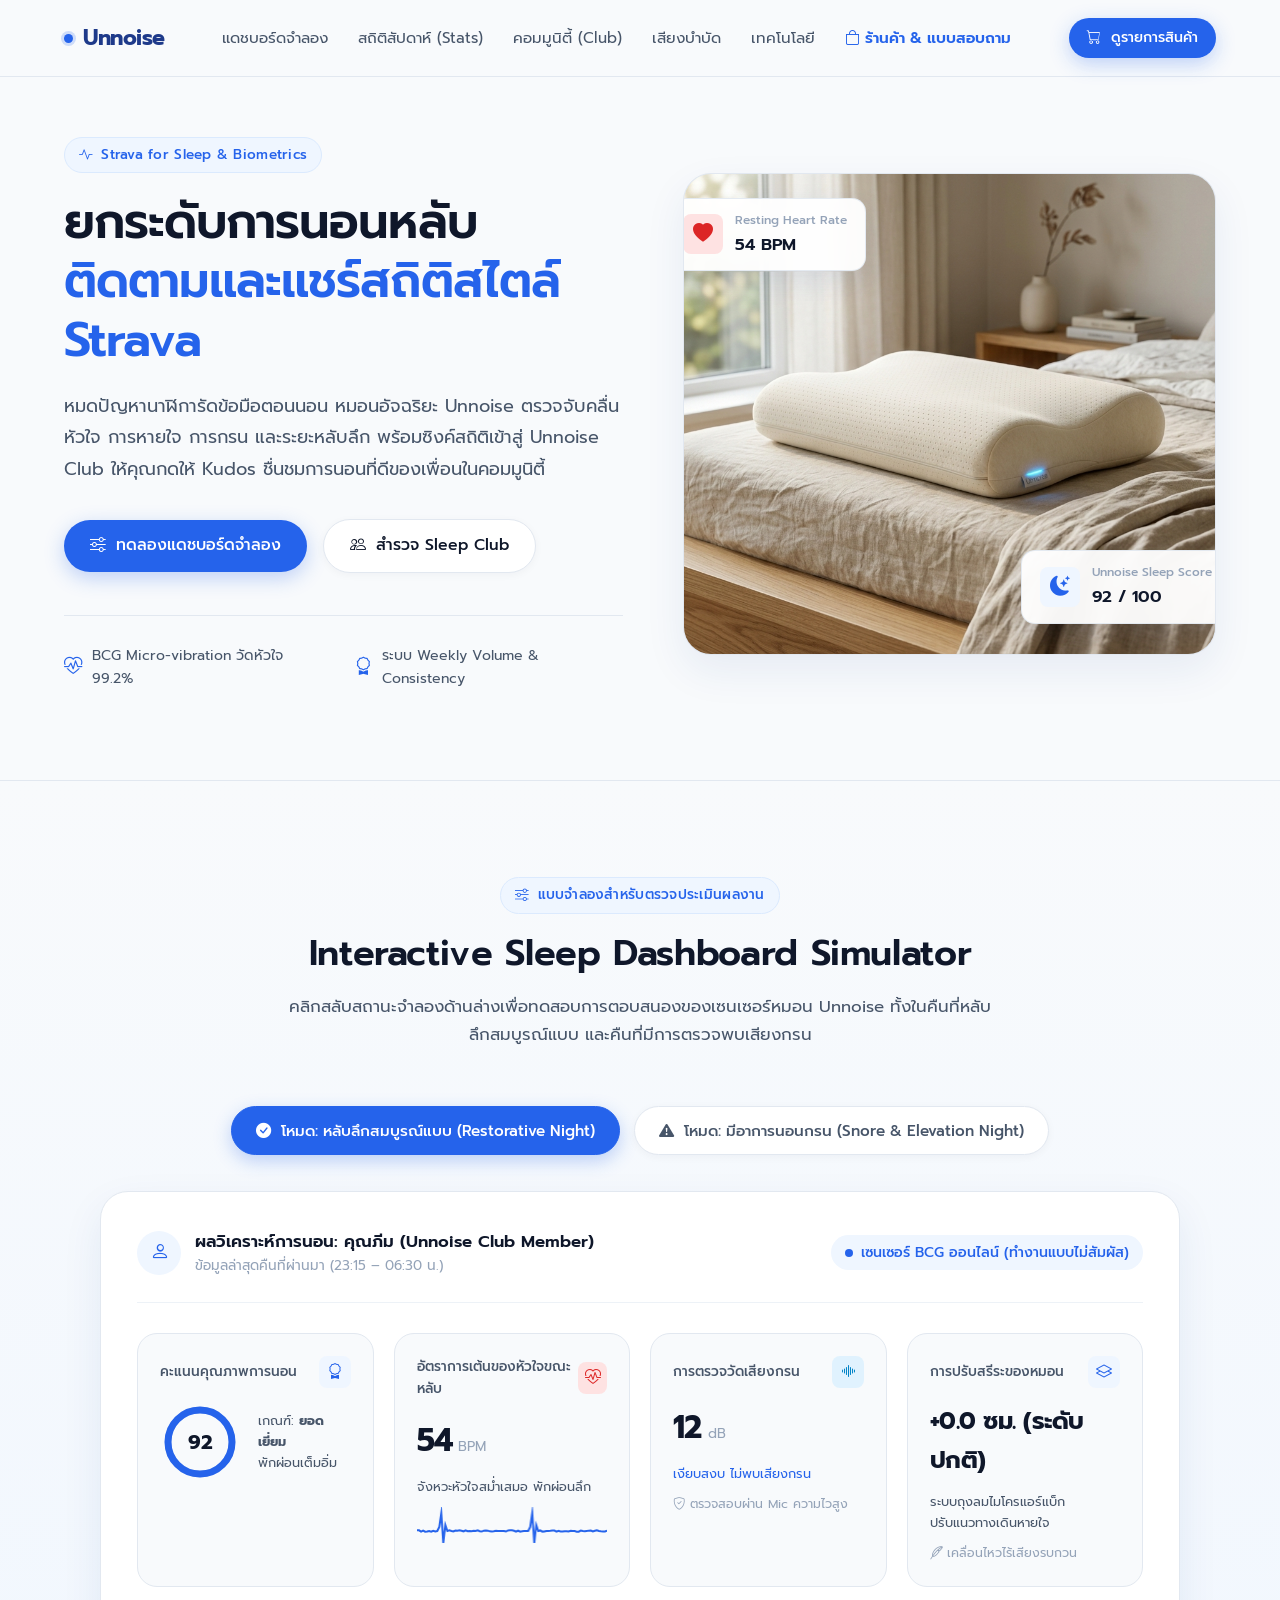
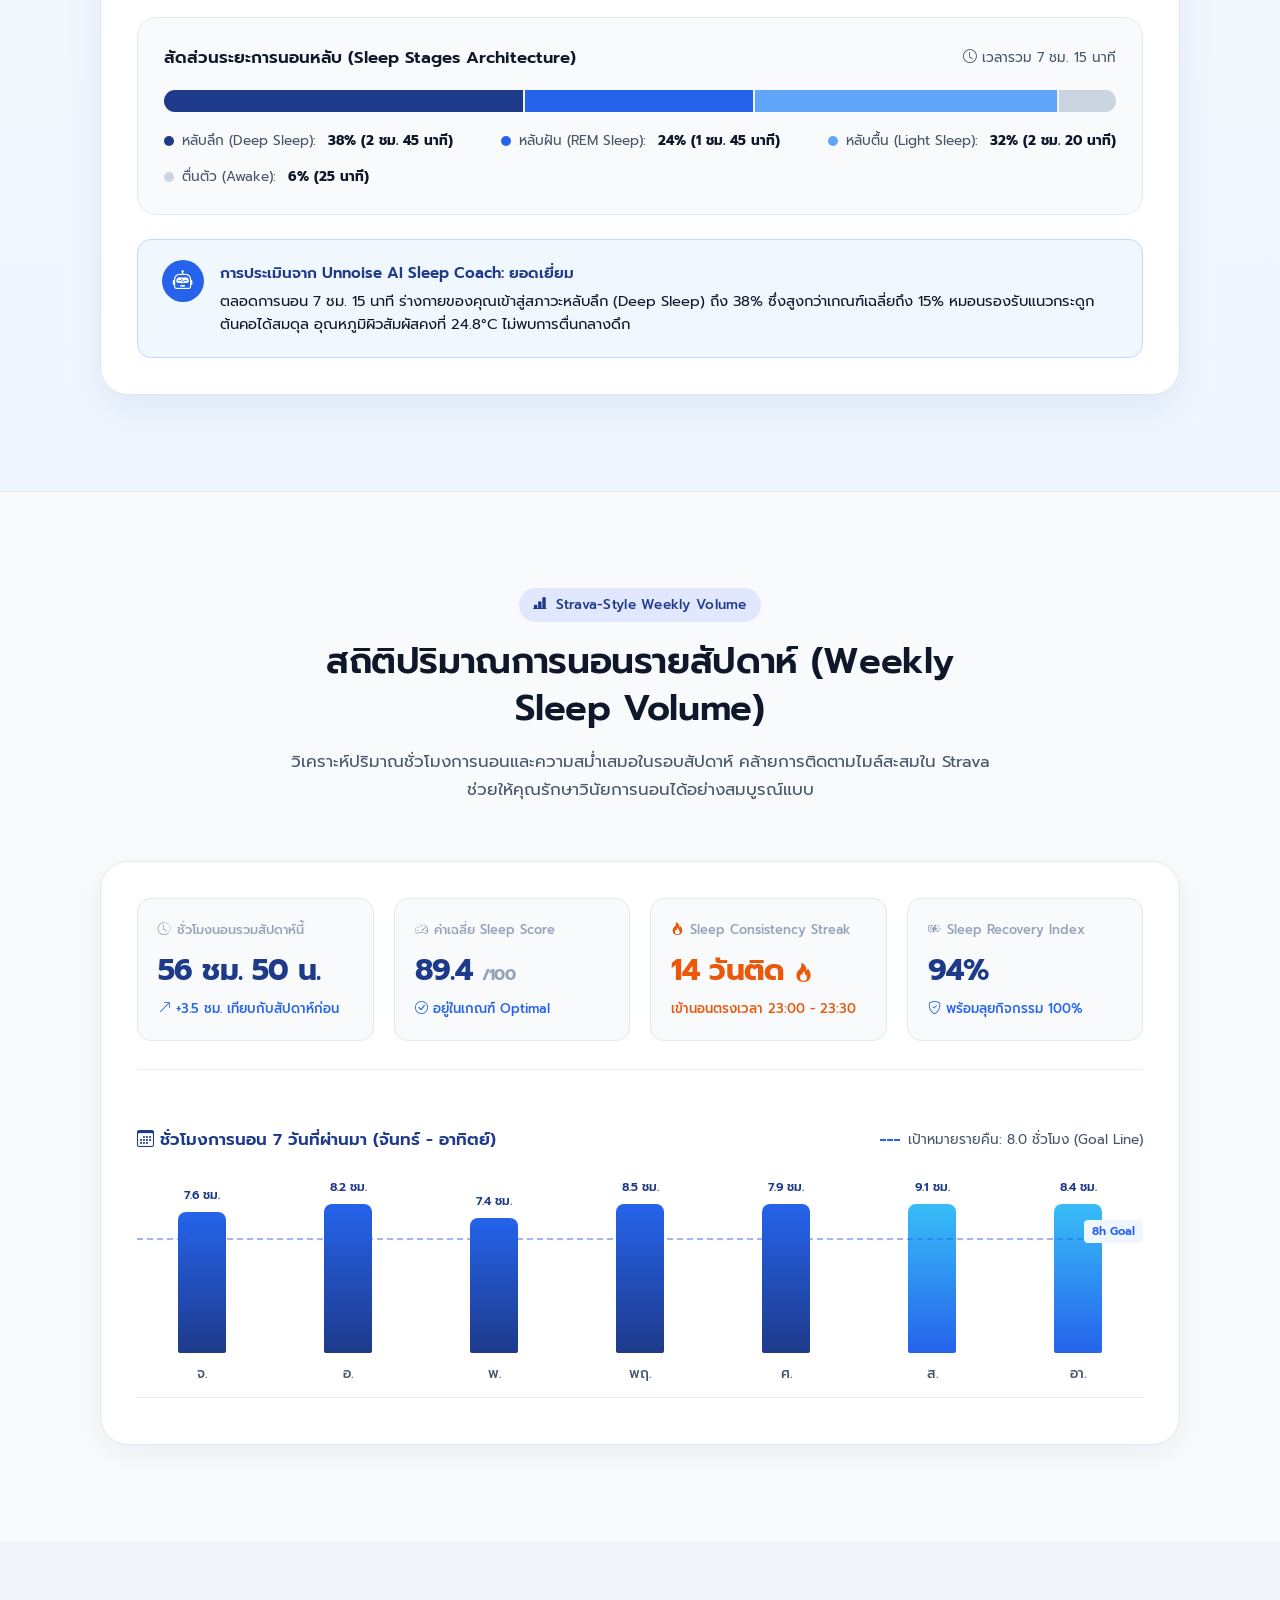
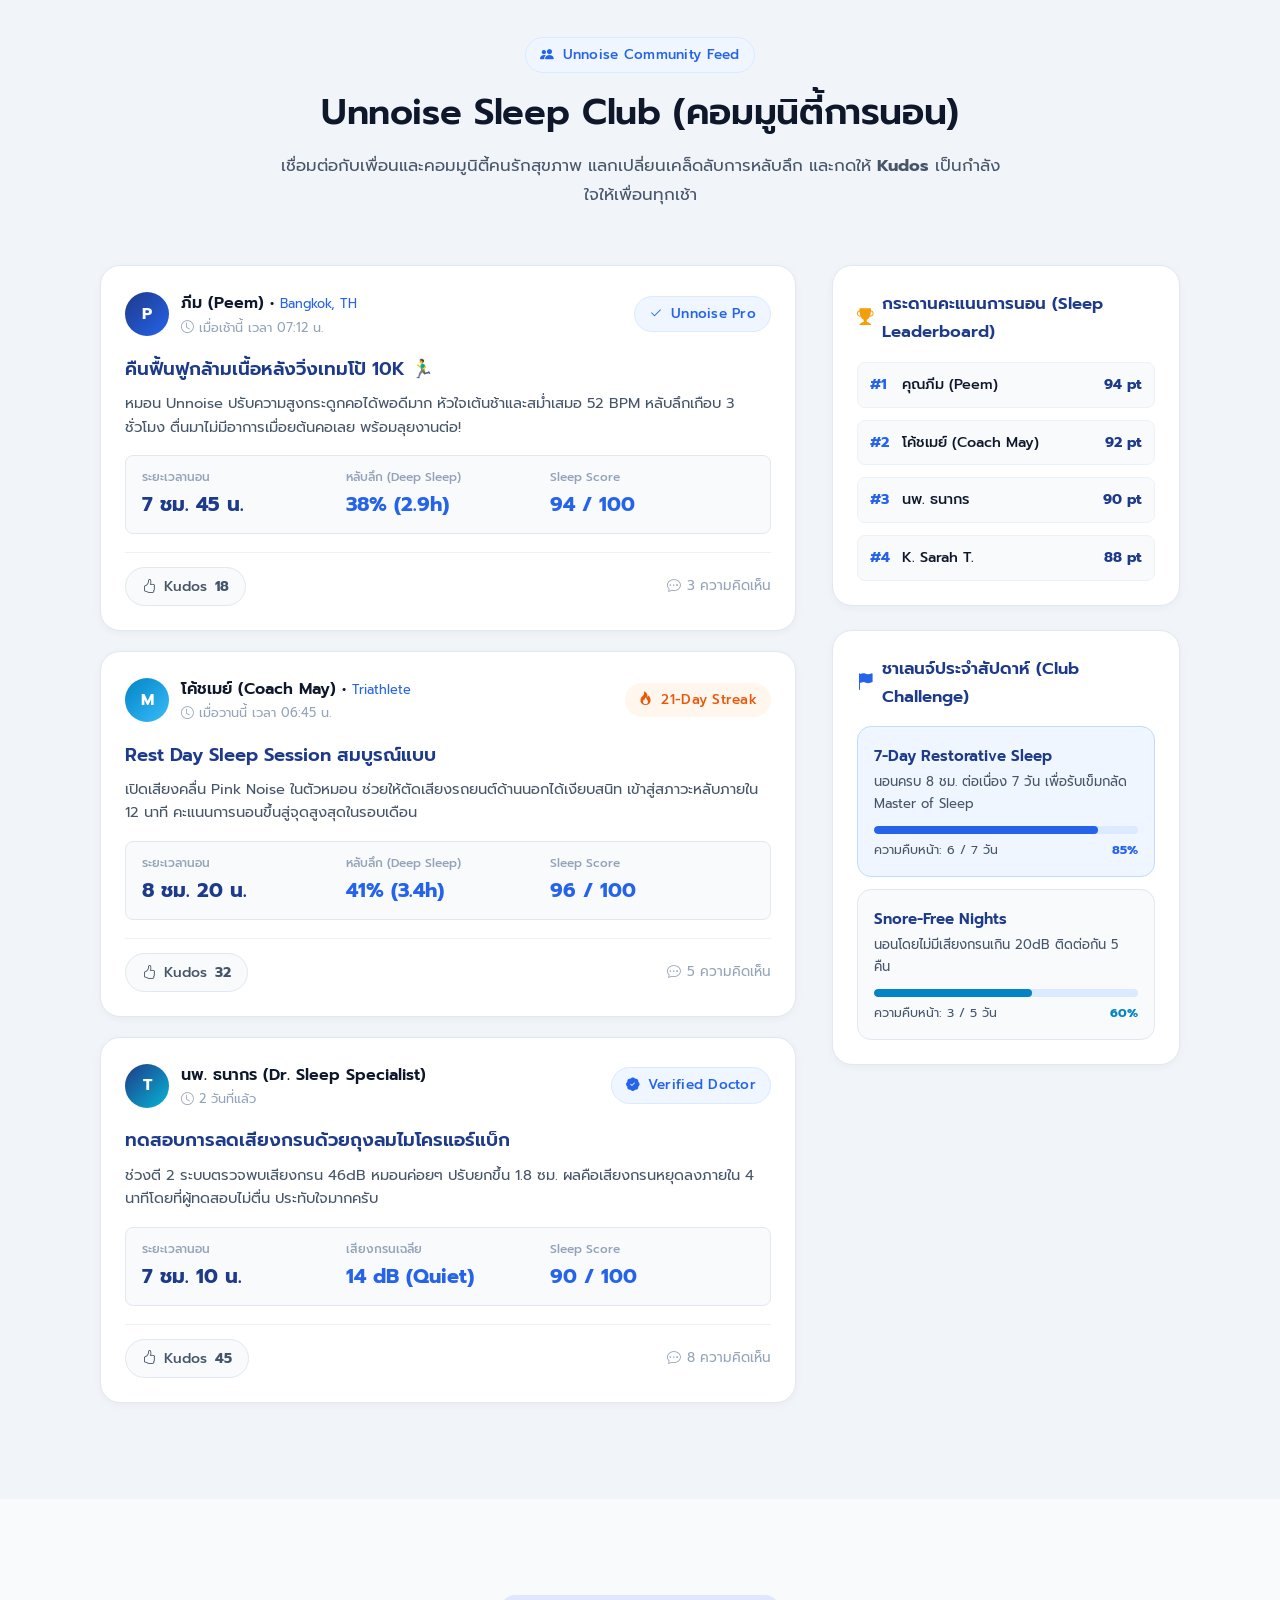
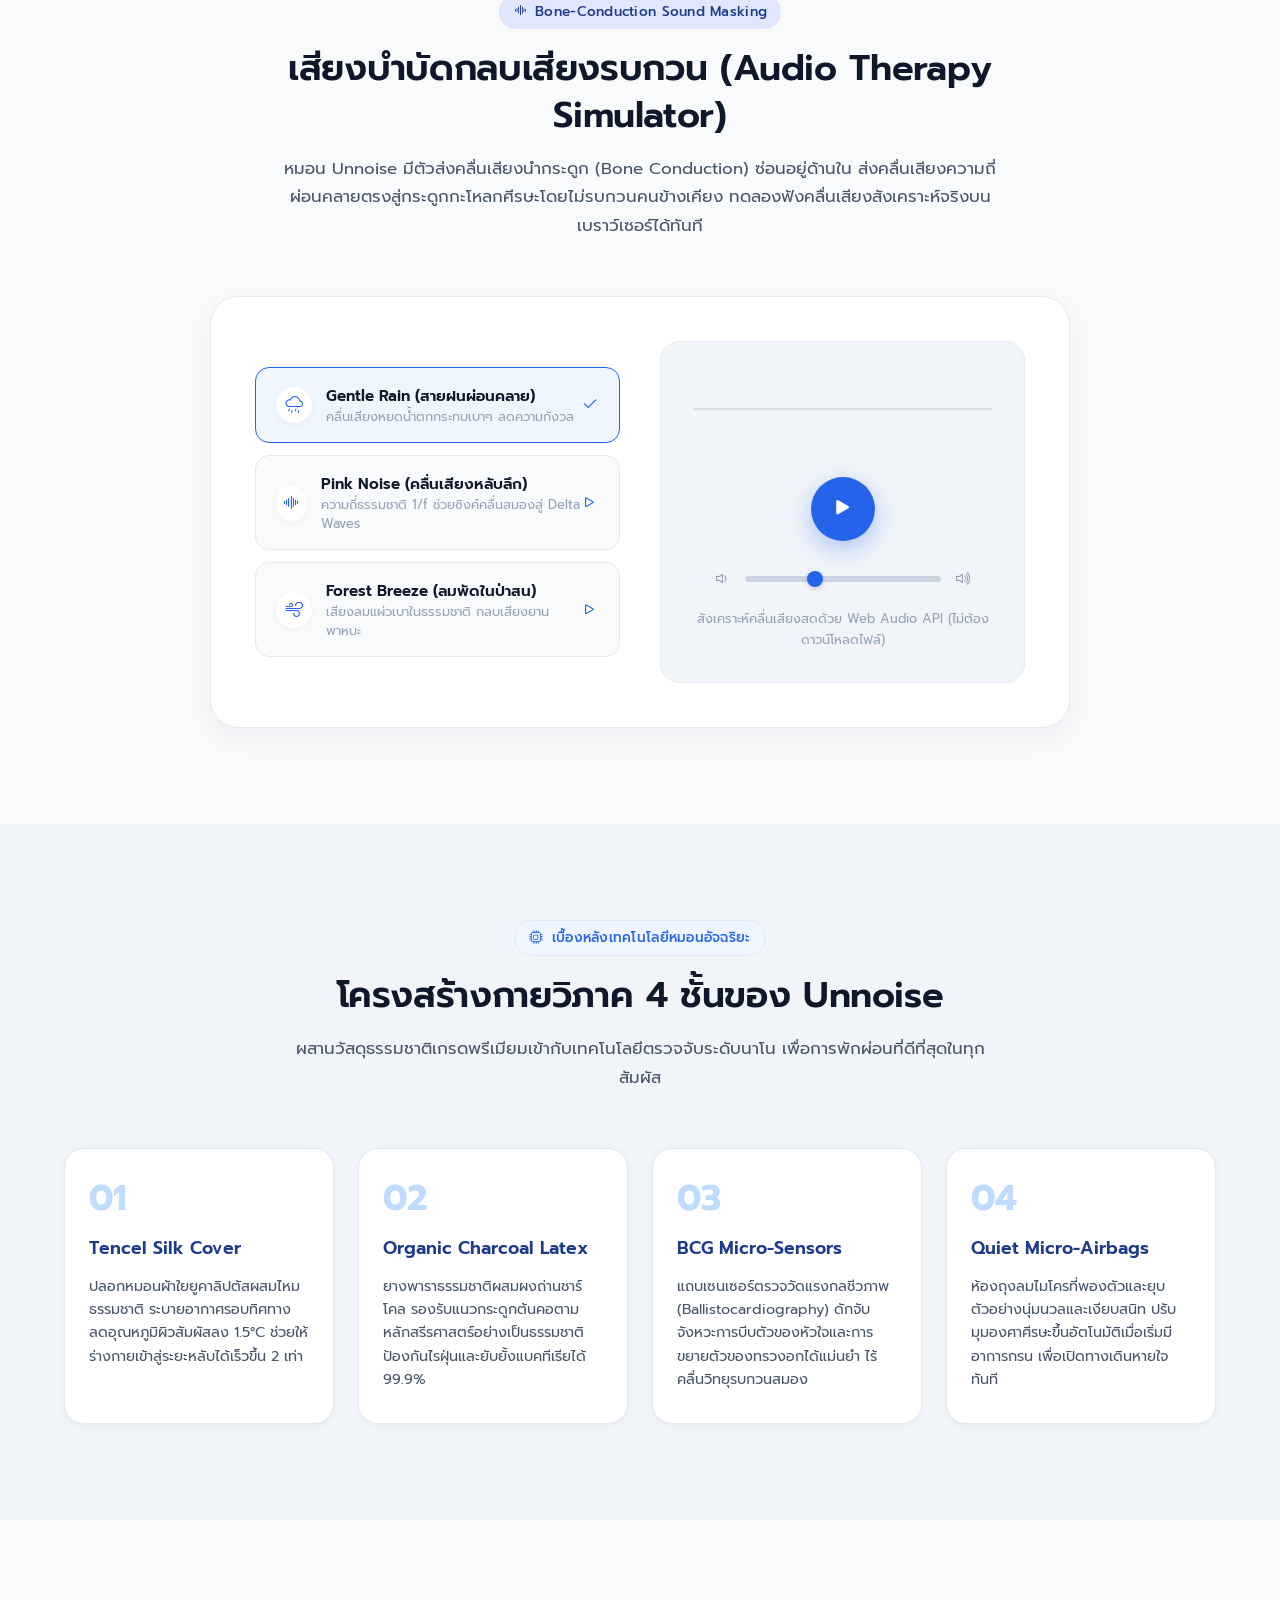
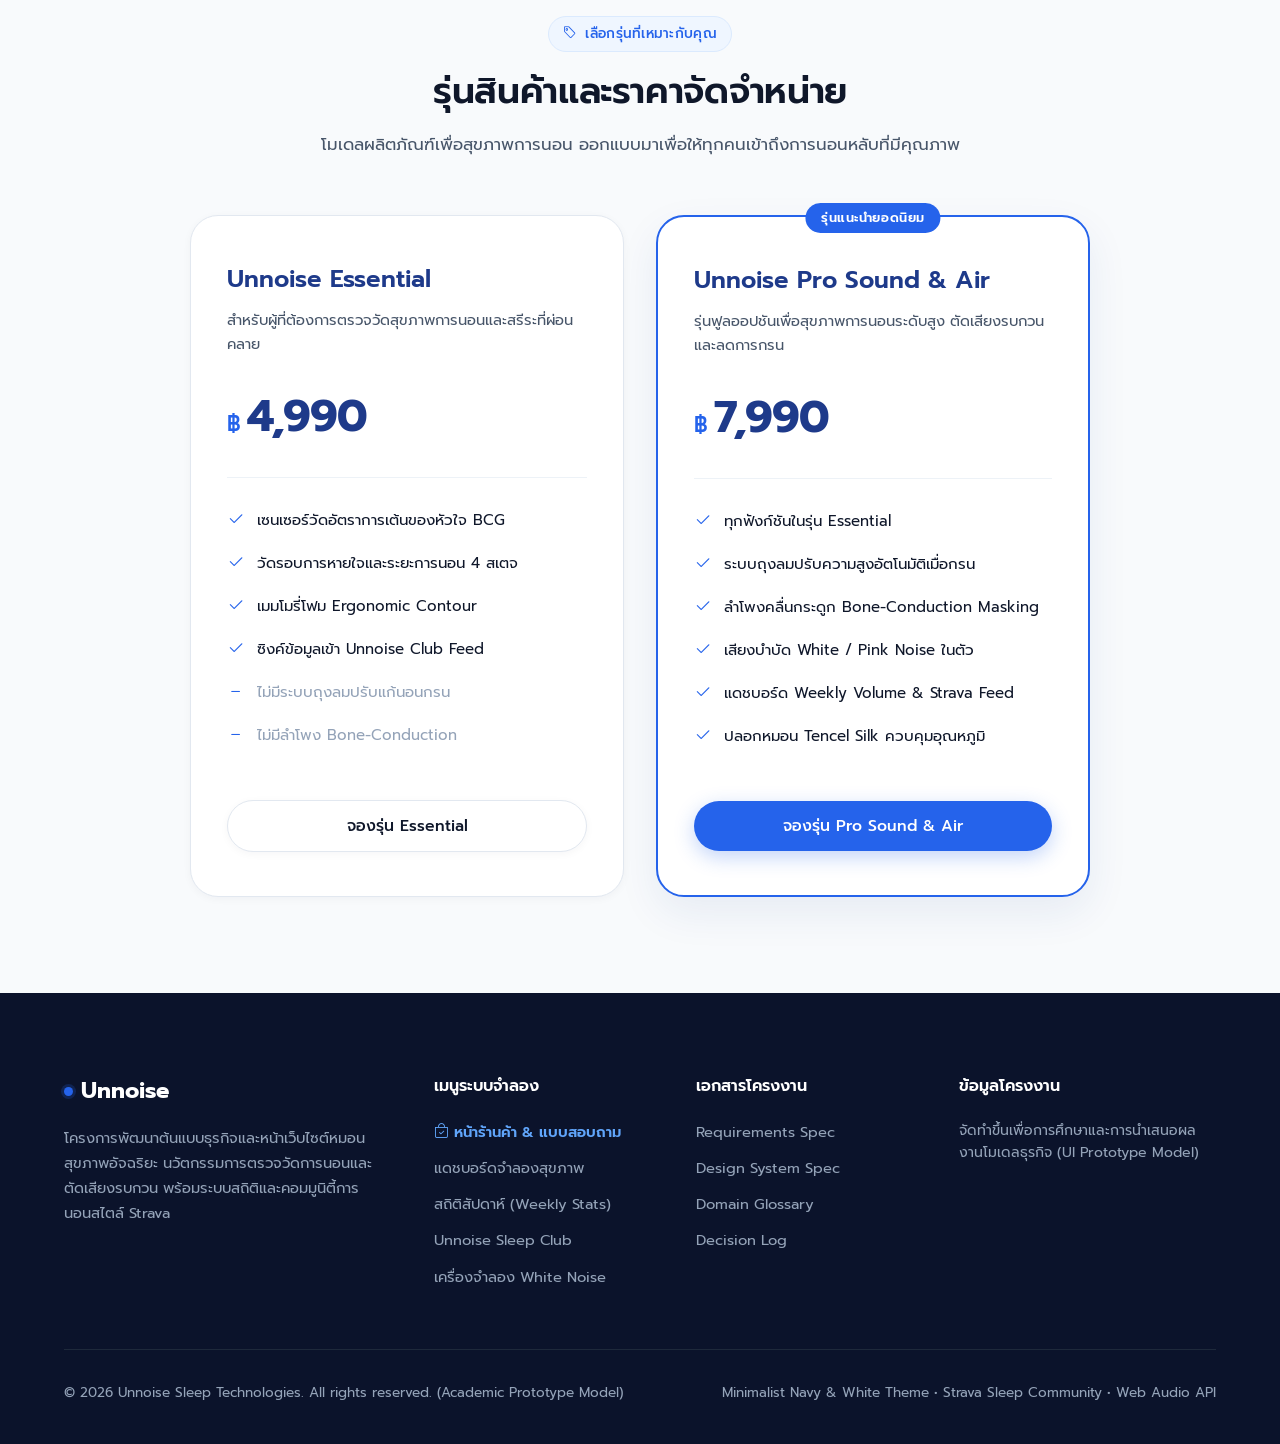
==== commit 01e3839c: "Add shop.html with product catalog and interactive Pillow Finder Quiz" ====
--- a/index.html
+++ b/index.html
@@ -36,11 +36,11 @@
           <li><a href="#community" class="nav-link">คอมมูนิตี้ (Club)</a></li>
           <li><a href="#sound-therapy" class="nav-link">เสียงบำบัด</a></li>
           <li><a href="#technology" class="nav-link">เทคโนโลยี</a></li>
-          <li><a href="#pricing" class="nav-link">เลือกรุ่นสินค้า</a></li>
+          <li><a href="shop.html" class="nav-link" style="color: var(--primary-blue); font-weight: 600;"><i class="bi bi-bag"></i> ร้านค้า & แบบสอบถาม</a></li>
         </ul>
 
         <div class="nav-actions">
-          <a href="#pricing" class="btn btn-primary btn-sm open-order-btn" data-model="pro">จองสิทธิ์ล่วงหน้า</a>
+          <a href="shop.html" class="btn btn-primary btn-sm"><i class="bi bi-cart"></i> ดูรายการสินค้า</a>
           <button class="mobile-toggle" aria-label="เมนู">
             <i class="bi bi-list"></i>
           </button>
@@ -909,6 +909,7 @@
         <div>
           <div class="footer-heading">เมนูระบบจำลอง</div>
           <ul class="footer-links">
+            <li><a href="shop.html" style="color: #60A5FA; font-weight: 600;"><i class="bi bi-bag-check"></i> หน้าร้านค้า & แบบสอบถาม</a></li>
             <li><a href="#simulator">แดชบอร์ดจำลองสุขภาพ</a></li>
             <li><a href="#weekly-stats">สถิติสัปดาห์ (Weekly Stats)</a></li>
             <li><a href="#community">Unnoise Sleep Club</a></li>
--- a/assets/css/style.css
+++ b/assets/css/style.css
@@ -1094,6 +1094,8 @@
   font-size: 0.88rem;
   font-weight: 500;
   transition: var(--transition);
+  user-select: none;
+  -webkit-user-select: none;
 }
 
 .kudos-btn:hover {
@@ -1910,6 +1912,14 @@
   .sound-box {
     padding: 24px;
   }
+  .weekly-stats-container {
+    padding: 24px 16px;
+  }
+  .chart-header {
+    flex-direction: column;
+    align-items: flex-start;
+    gap: 8px;
+  }
   .compare-img-wrap img {
     height: 320px;
   }
@@ -1919,8 +1929,11 @@
 }
 
 @media (max-width: 480px) {
+  .container {
+    padding: 0 16px;
+  }
   .section {
-    padding: 60px 0;
+    padding: 56px 0;
   }
   .hero-title {
     font-size: 1.95rem;
@@ -1967,7 +1980,395 @@
     font-size: 2.3rem;
   }
   .chart-bars-grid {
-    gap: 8px;
+    gap: 6px;
     height: 180px;
   }
-}
+  .bar-val-tooltip {
+    font-size: 0.65rem;
+    letter-spacing: -0.03em;
+  }
+  .bar-label {
+    font-size: 0.78rem;
+  }
+  .activity-card {
+    padding: 18px 16px;
+  }
+  .activity-card-header {
+    flex-wrap: wrap;
+    gap: 10px;
+  }
+  .activity-metrics-strip {
+    padding: 10px 8px;
+    gap: 6px;
+  }
+  .activity-metric-unit {
+    font-size: 0.68rem;
+  }
+  .activity-metric-num {
+    font-size: 1.05rem;
+  }
+  .weekly-stats-container {
+    padding: 20px 14px;
+  }
+}
+
+/* ==========================================================================
+   Shop Catalog & Pillow Finder Quiz Styles (NEW)
+   ========================================================================== */
+
+/* Filter Bar */
+.filter-bar {
+  display: flex;
+  align-items: center;
+  justify-content: center;
+  gap: 12px;
+  margin-bottom: 40px;
+  flex-wrap: wrap;
+}
+
+.filter-pill {
+  padding: 10px 22px;
+  border-radius: var(--radius-full);
+  background: var(--bg-card);
+  border: 1px solid var(--border-color);
+  color: var(--text-muted);
+  font-size: 0.92rem;
+  font-weight: 500;
+  transition: var(--transition);
+}
+
+.filter-pill:hover {
+  border-color: var(--primary-blue);
+  color: var(--primary-blue);
+}
+
+.filter-pill.active {
+  background: var(--primary-blue);
+  color: #FFFFFF;
+  border-color: var(--primary-blue);
+  box-shadow: 0 4px 14px rgba(37, 99, 235, 0.25);
+}
+
+/* Product Catalog Grid */
+.shop-grid {
+  display: grid;
+  grid-template-columns: repeat(2, 1fr);
+  gap: 36px;
+  max-width: 1080px;
+  margin: 0 auto;
+}
+
+.product-shop-card {
+  background: var(--bg-card);
+  border: 1px solid var(--border-color);
+  border-radius: var(--radius-xl);
+  overflow: hidden;
+  box-shadow: var(--shadow-sm);
+  transition: var(--transition);
+  display: flex;
+  flex-direction: column;
+}
+
+.product-shop-card:hover {
+  transform: translateY(-6px);
+  box-shadow: var(--shadow-md);
+  border-color: #BFDBFE;
+}
+
+.product-thumb-wrap {
+  position: relative;
+  width: 100%;
+  height: 280px;
+  background: #E2E8F0;
+  overflow: hidden;
+}
+
+.product-thumb-wrap img {
+  width: 100%;
+  height: 100%;
+  object-fit: cover;
+  transition: transform 0.6s ease;
+}
+
+.product-shop-card:hover .product-thumb-wrap img {
+  transform: scale(1.04);
+}
+
+.product-category-tag {
+  position: absolute;
+  top: 16px;
+  left: 16px;
+  background: rgba(255, 255, 255, 0.95);
+  backdrop-filter: blur(8px);
+  padding: 6px 14px;
+  border-radius: var(--radius-full);
+  font-size: 0.78rem;
+  font-weight: 600;
+  color: var(--primary-navy);
+  box-shadow: var(--shadow-sm);
+}
+
+.product-shop-body {
+  padding: 30px;
+  display: flex;
+  flex-direction: column;
+  flex: 1;
+}
+
+.product-shop-title {
+  font-size: 1.4rem;
+  font-weight: 700;
+  color: var(--primary-navy);
+  margin-bottom: 8px;
+}
+
+.product-shop-desc {
+  font-size: 0.92rem;
+  color: var(--text-muted);
+  line-height: 1.6;
+  margin-bottom: 20px;
+}
+
+.product-short-specs {
+  list-style: none;
+  margin-bottom: 24px;
+  display: flex;
+  flex-direction: column;
+  gap: 10px;
+}
+
+.spec-bullet {
+  display: flex;
+  align-items: center;
+  gap: 10px;
+  font-size: 0.88rem;
+  color: var(--text-main);
+}
+
+.spec-bullet i {
+  color: var(--primary-blue);
+  font-size: 1rem;
+}
+
+.product-bottom-action {
+  margin-top: auto;
+  padding-top: 20px;
+  border-top: 1px solid var(--border-subtle);
+  display: flex;
+  align-items: center;
+  justify-content: space-between;
+}
+
+.product-price-display {
+  font-size: 1.65rem;
+  font-weight: 700;
+  color: var(--primary-navy);
+}
+
+/* Pillow Finder Quiz Container */
+.quiz-section {
+  background: linear-gradient(180deg, var(--bg-main) 0%, #EFF6FF 100%);
+  border-top: 1px solid var(--border-color);
+  border-bottom: 1px solid var(--border-color);
+}
+
+.quiz-card-shell {
+  background: var(--bg-card);
+  border: 1px solid var(--border-color);
+  border-radius: var(--radius-xl);
+  padding: 44px;
+  max-width: 860px;
+  margin: 0 auto;
+  box-shadow: var(--shadow-lg);
+  position: relative;
+}
+
+.quiz-progress-track {
+  height: 6px;
+  background: #E2E8F0;
+  border-radius: var(--radius-full);
+  overflow: hidden;
+  margin-bottom: 32px;
+}
+
+.quiz-progress-fill {
+  height: 100%;
+  background: var(--primary-blue);
+  width: 33.33%;
+  transition: width 0.4s ease;
+}
+
+.quiz-step-indicator {
+  font-size: 0.82rem;
+  font-weight: 600;
+  color: var(--primary-blue);
+  letter-spacing: 0.05em;
+  text-transform: uppercase;
+  margin-bottom: 10px;
+}
+
+.quiz-question-title {
+  font-size: 1.6rem;
+  font-weight: 700;
+  color: var(--primary-navy);
+  margin-bottom: 8px;
+}
+
+.quiz-question-subtitle {
+  font-size: 0.95rem;
+  color: var(--text-muted);
+  margin-bottom: 28px;
+}
+
+.quiz-options-grid {
+  display: grid;
+  grid-template-columns: repeat(2, 1fr);
+  gap: 16px;
+  margin-bottom: 24px;
+}
+
+.quiz-opt-btn {
+  background: var(--bg-main);
+  border: 1px solid var(--border-color);
+  border-radius: var(--radius-md);
+  padding: 20px;
+  text-align: left;
+  display: flex;
+  align-items: flex-start;
+  gap: 16px;
+  transition: var(--transition);
+}
+
+.quiz-opt-btn:hover {
+  border-color: var(--primary-blue);
+  background: var(--primary-blue-subtle);
+  transform: translateY(-2px);
+}
+
+.quiz-opt-btn.selected {
+  border-color: var(--primary-blue);
+  background: var(--primary-blue-light);
+  box-shadow: 0 4px 16px rgba(37, 99, 235, 0.15);
+}
+
+.quiz-opt-icon {
+  width: 40px;
+  height: 40px;
+  border-radius: var(--radius-sm);
+  background: #FFFFFF;
+  color: var(--primary-blue);
+  display: flex;
+  align-items: center;
+  justify-content: center;
+  font-size: 1.25rem;
+  flex-shrink: 0;
+  box-shadow: var(--shadow-sm);
+}
+
+.quiz-opt-title {
+  font-weight: 600;
+  font-size: 1rem;
+  color: var(--text-main);
+  margin-bottom: 4px;
+}
+
+.quiz-opt-desc {
+  font-size: 0.82rem;
+  color: var(--text-muted);
+  line-height: 1.5;
+}
+
+/* Quiz Result Box */
+.quiz-result-view {
+  display: none;
+  text-align: center;
+  animation: fadeIn 0.4s ease;
+}
+
+.quiz-result-view.active {
+  display: block;
+}
+
+@keyframes fadeIn {
+  from { opacity: 0; transform: translateY(12px); }
+  to { opacity: 1; transform: translateY(0); }
+}
+
+.match-badge-wrap {
+  display: inline-flex;
+  align-items: center;
+  gap: 8px;
+  padding: 8px 20px;
+  border-radius: var(--radius-full);
+  background: #DCFCE7;
+  color: #15803D;
+  font-weight: 700;
+  font-size: 1.05rem;
+  margin-bottom: 20px;
+}
+
+.result-card-inner {
+  background: var(--bg-main);
+  border: 1px solid var(--border-color);
+  border-radius: var(--radius-lg);
+  padding: 32px;
+  max-width: 650px;
+  margin: 0 auto 30px auto;
+  text-align: left;
+}
+
+.result-rec-grid {
+  display: grid;
+  grid-template-columns: 140px 1fr;
+  gap: 24px;
+  align-items: center;
+}
+
+.result-rec-img {
+  width: 140px;
+  height: 140px;
+  border-radius: var(--radius-md);
+  object-fit: cover;
+  box-shadow: var(--shadow-sm);
+}
+
+.result-rec-name {
+  font-size: 1.35rem;
+  font-weight: 700;
+  color: var(--primary-navy);
+  margin-bottom: 6px;
+}
+
+.result-rec-specs {
+  font-size: 0.88rem;
+  color: var(--text-muted);
+  line-height: 1.6;
+  margin-bottom: 12px;
+}
+
+.result-rec-price {
+  font-size: 1.45rem;
+  font-weight: 700;
+  color: var(--primary-blue);
+}
+
+/* Responsive for Shop & Quiz */
+@media (max-width: 768px) {
+  .shop-grid {
+    grid-template-columns: 1fr;
+  }
+  .quiz-options-grid {
+    grid-template-columns: 1fr;
+  }
+  .quiz-card-shell {
+    padding: 24px 18px;
+  }
+  .result-rec-grid {
+    grid-template-columns: 1fr;
+    text-align: center;
+  }
+  .result-rec-img {
+    margin: 0 auto;
+  }
+}
+
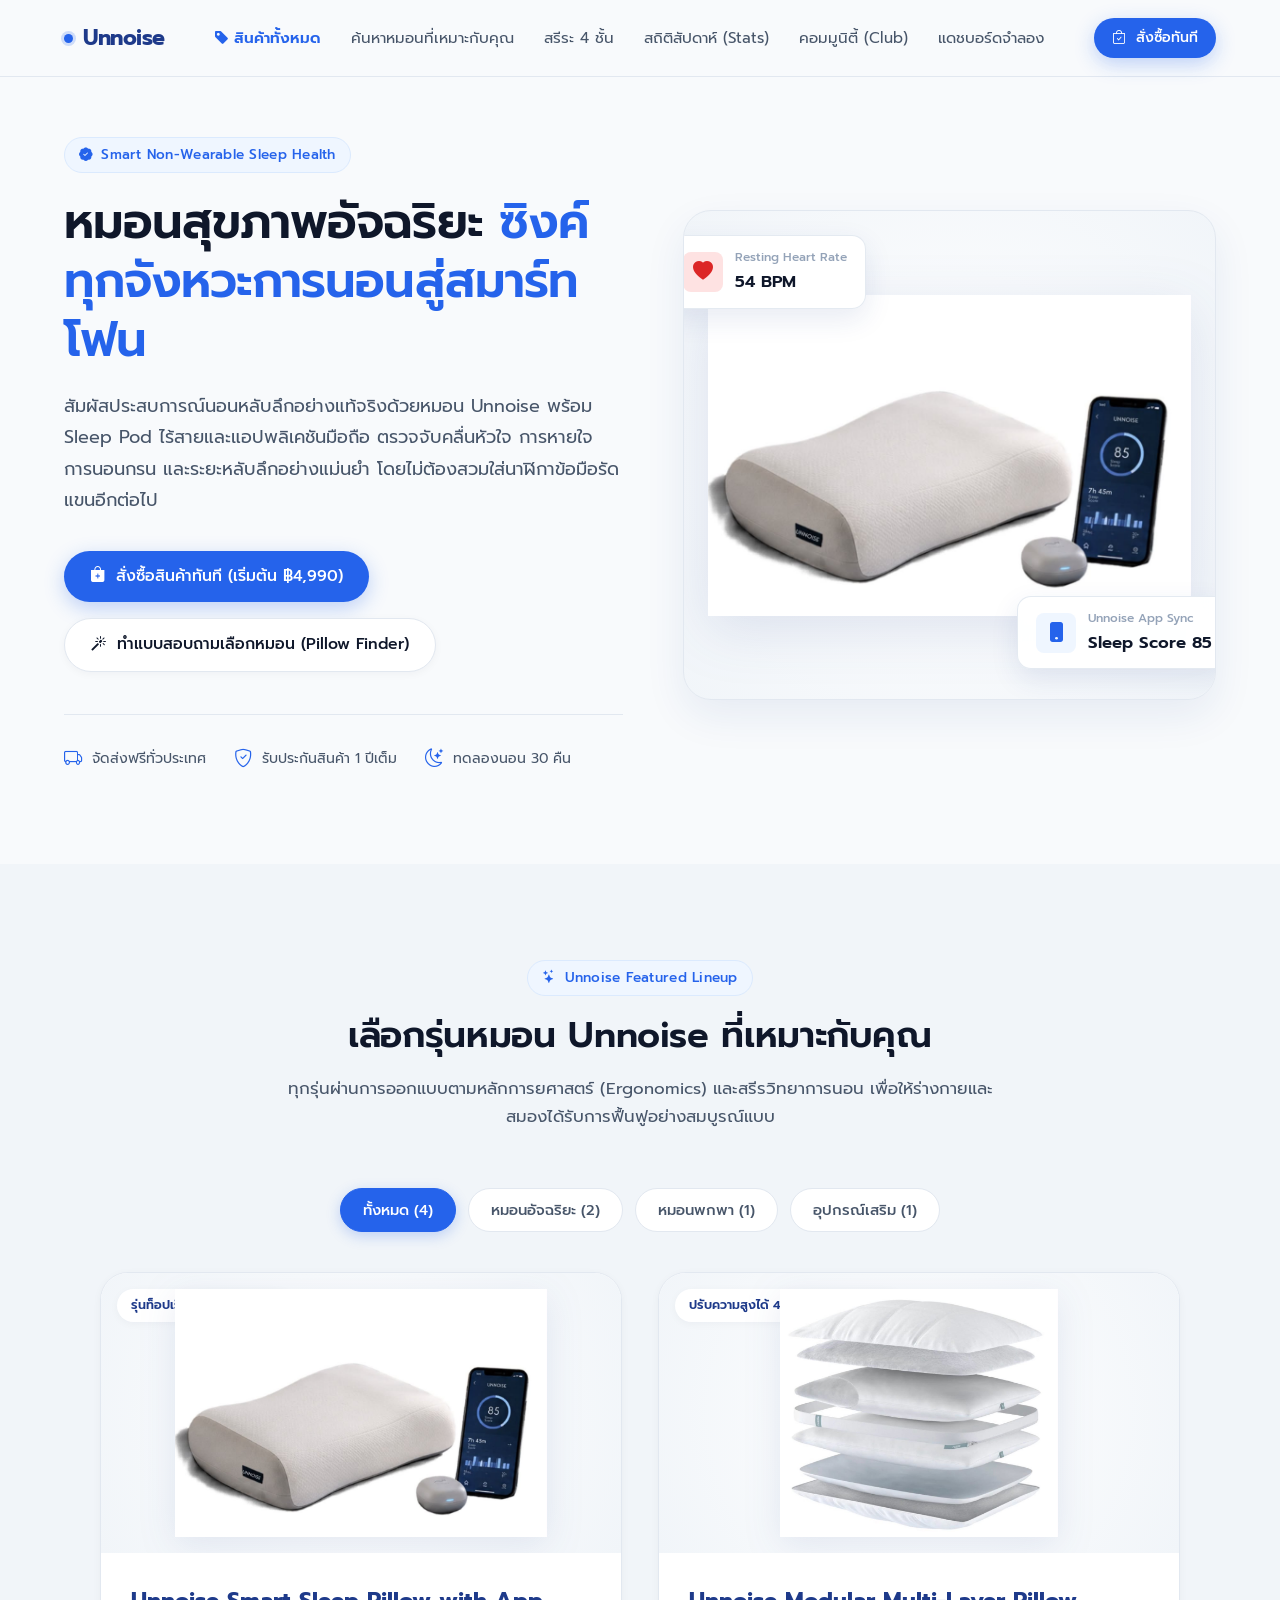
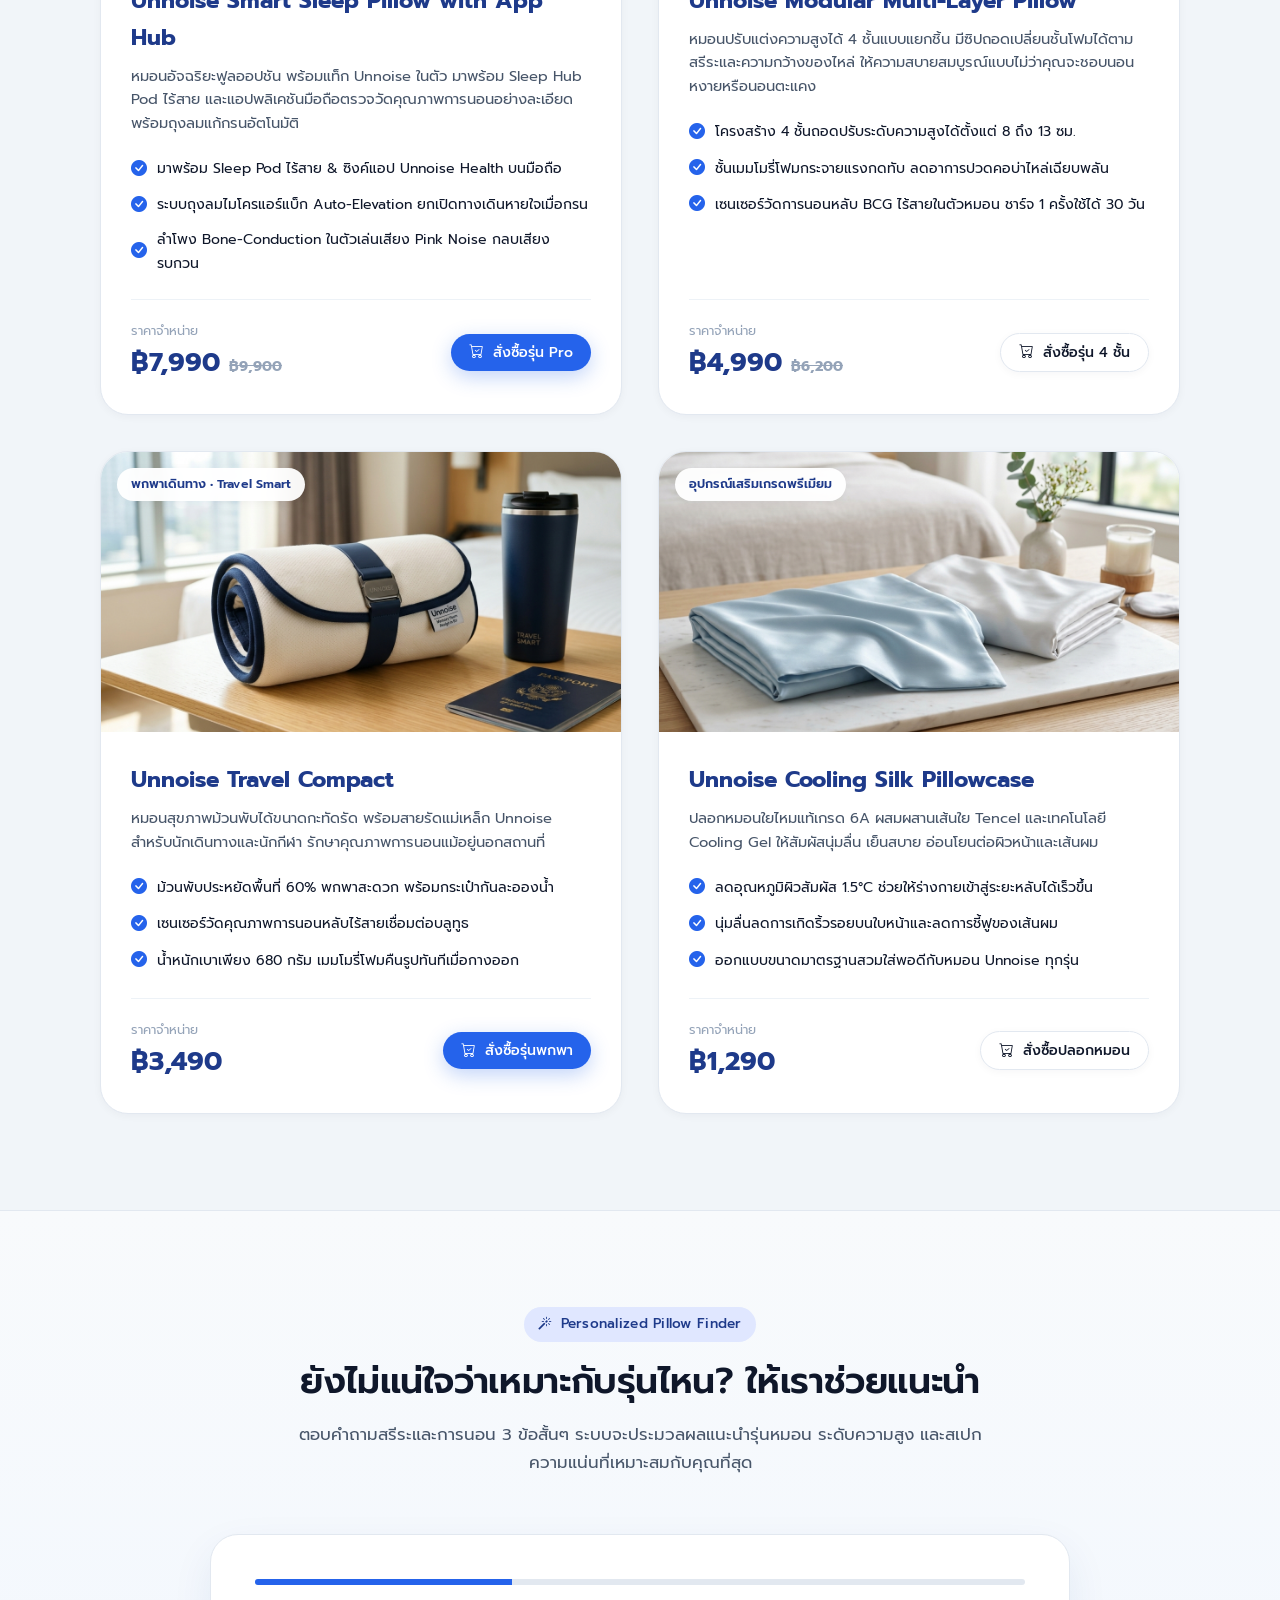
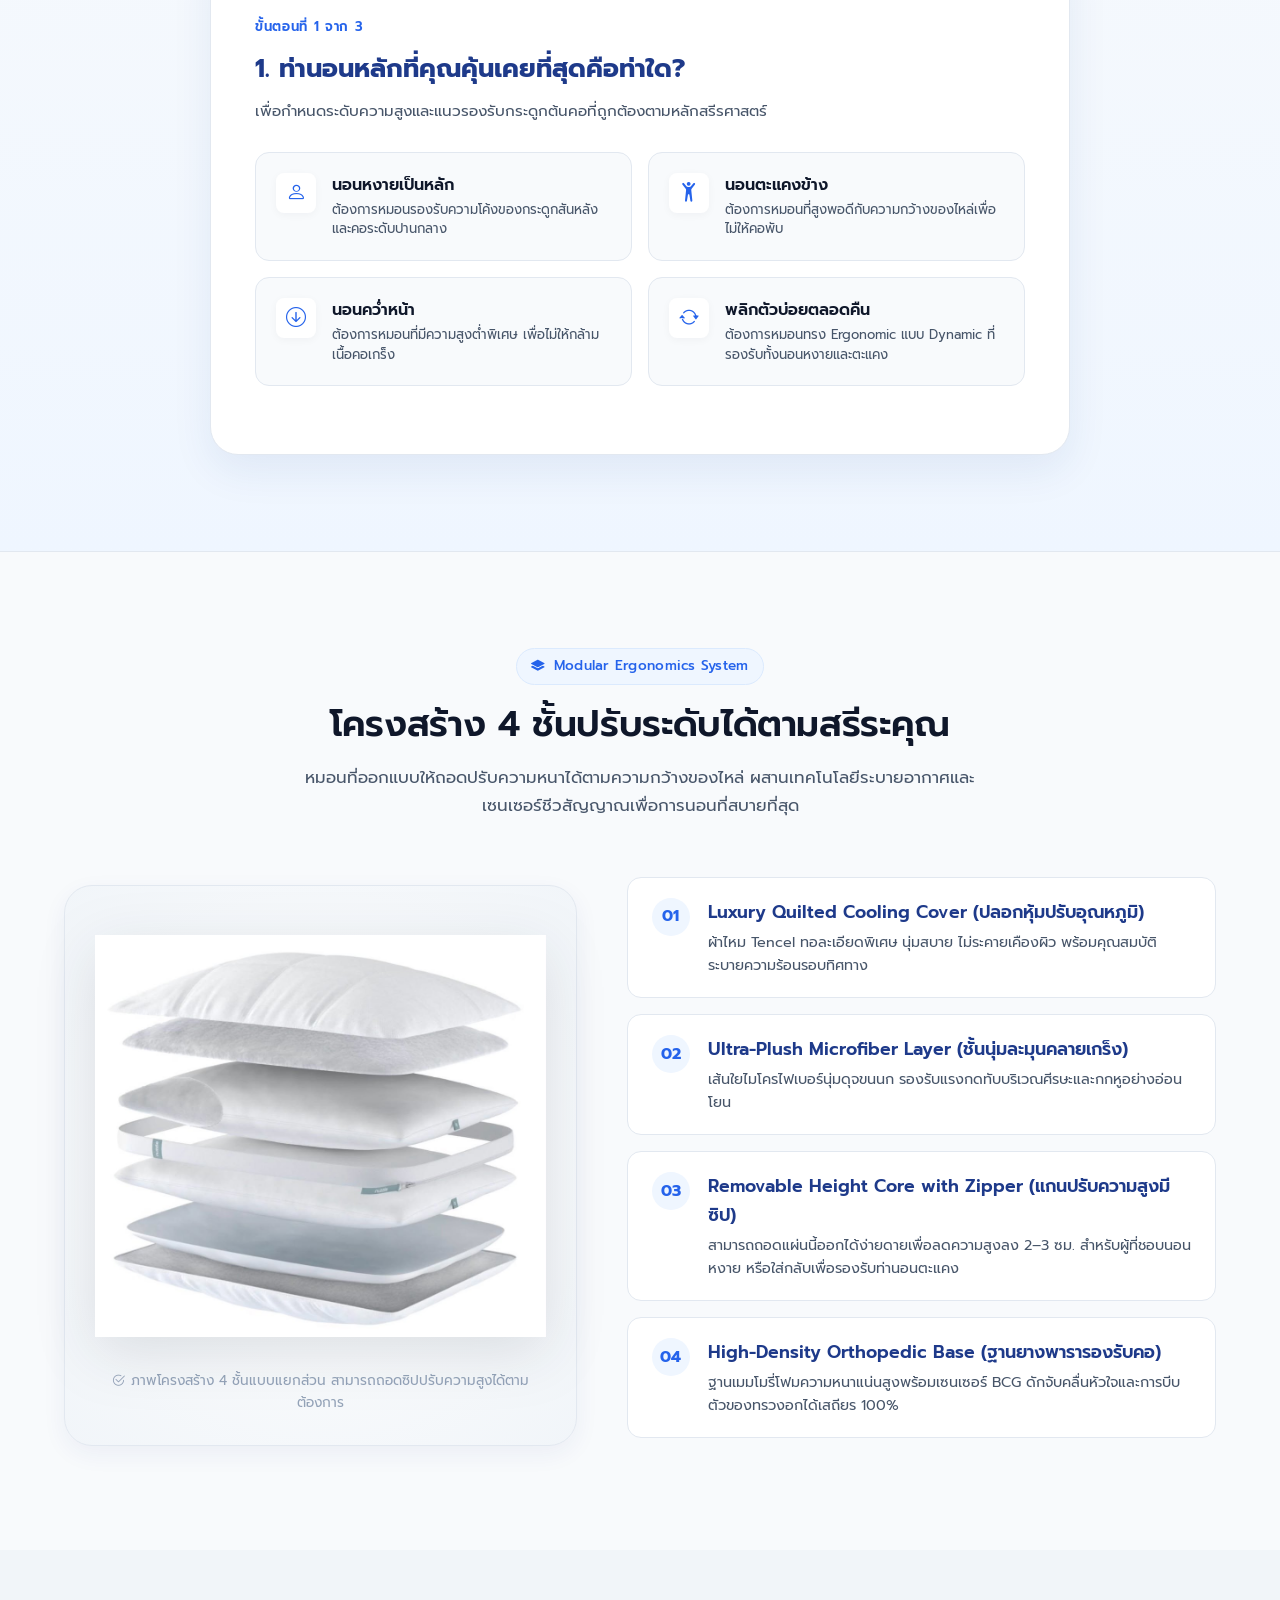
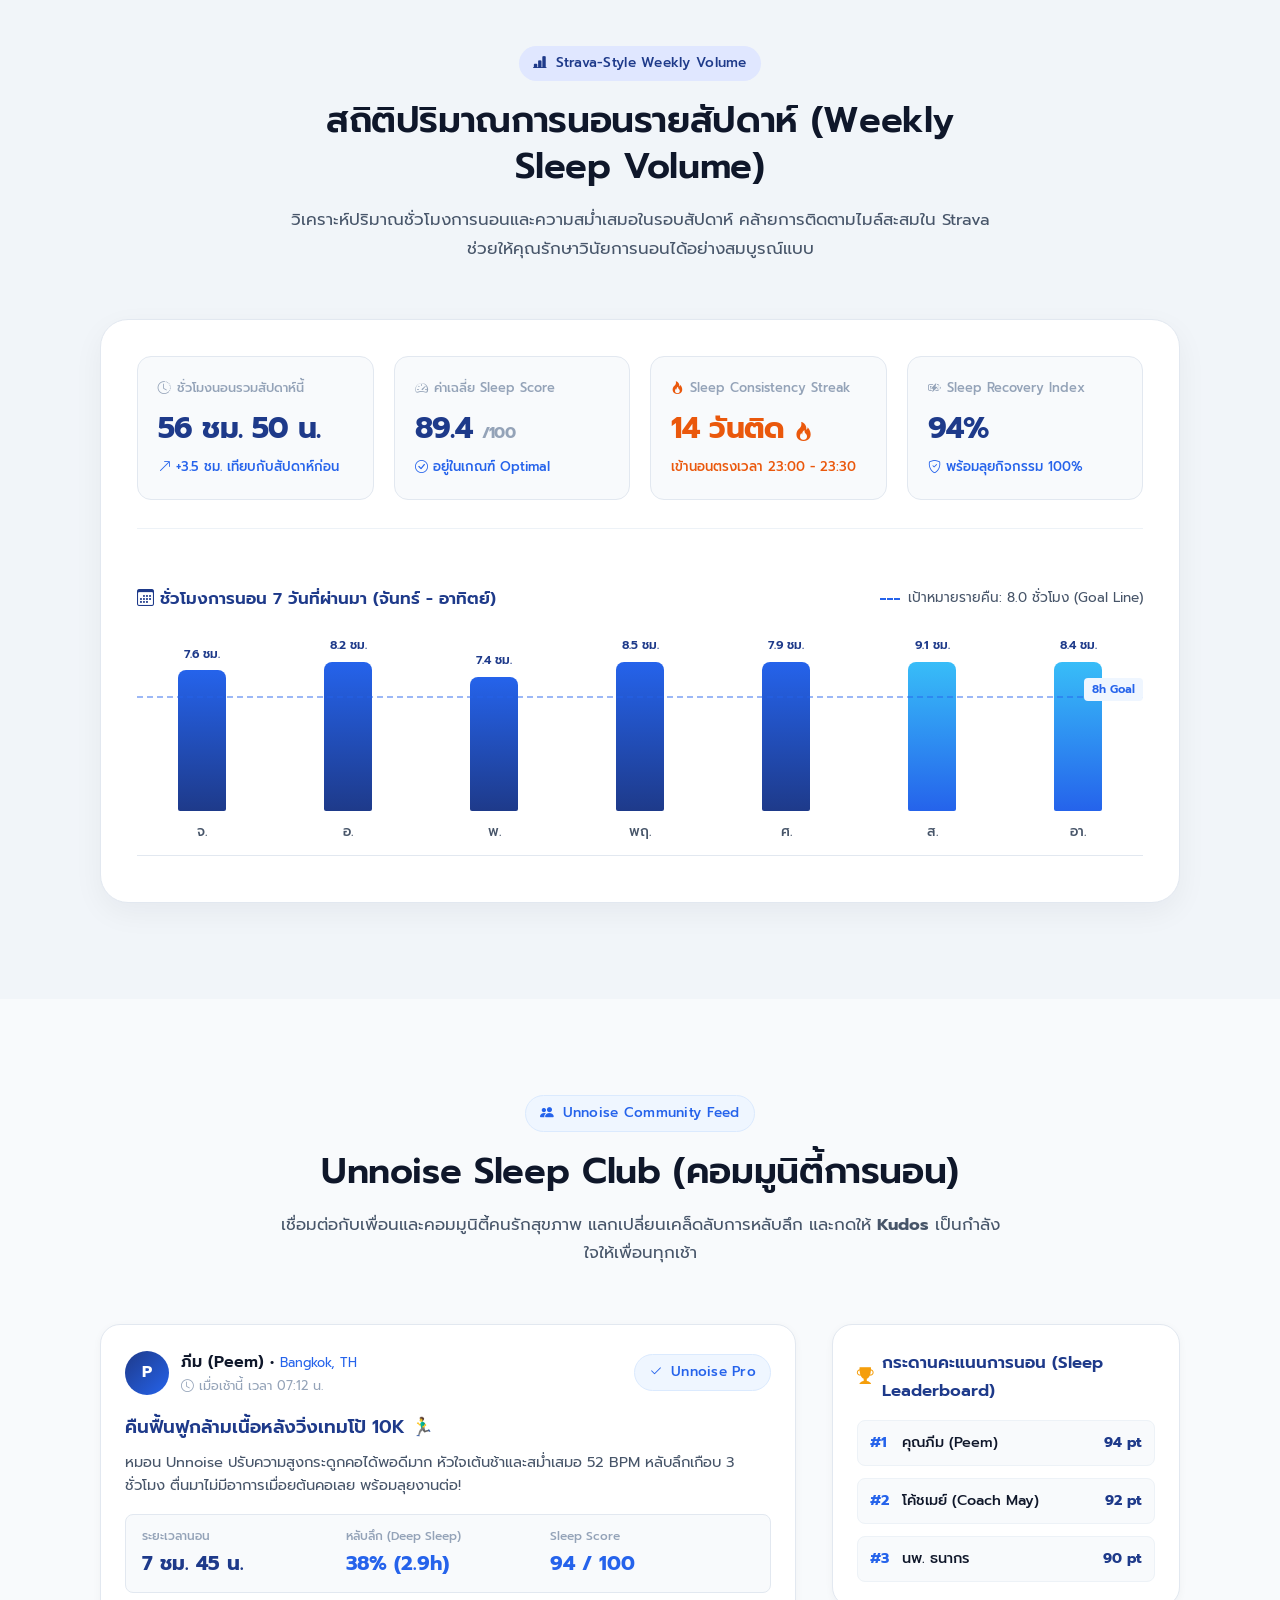
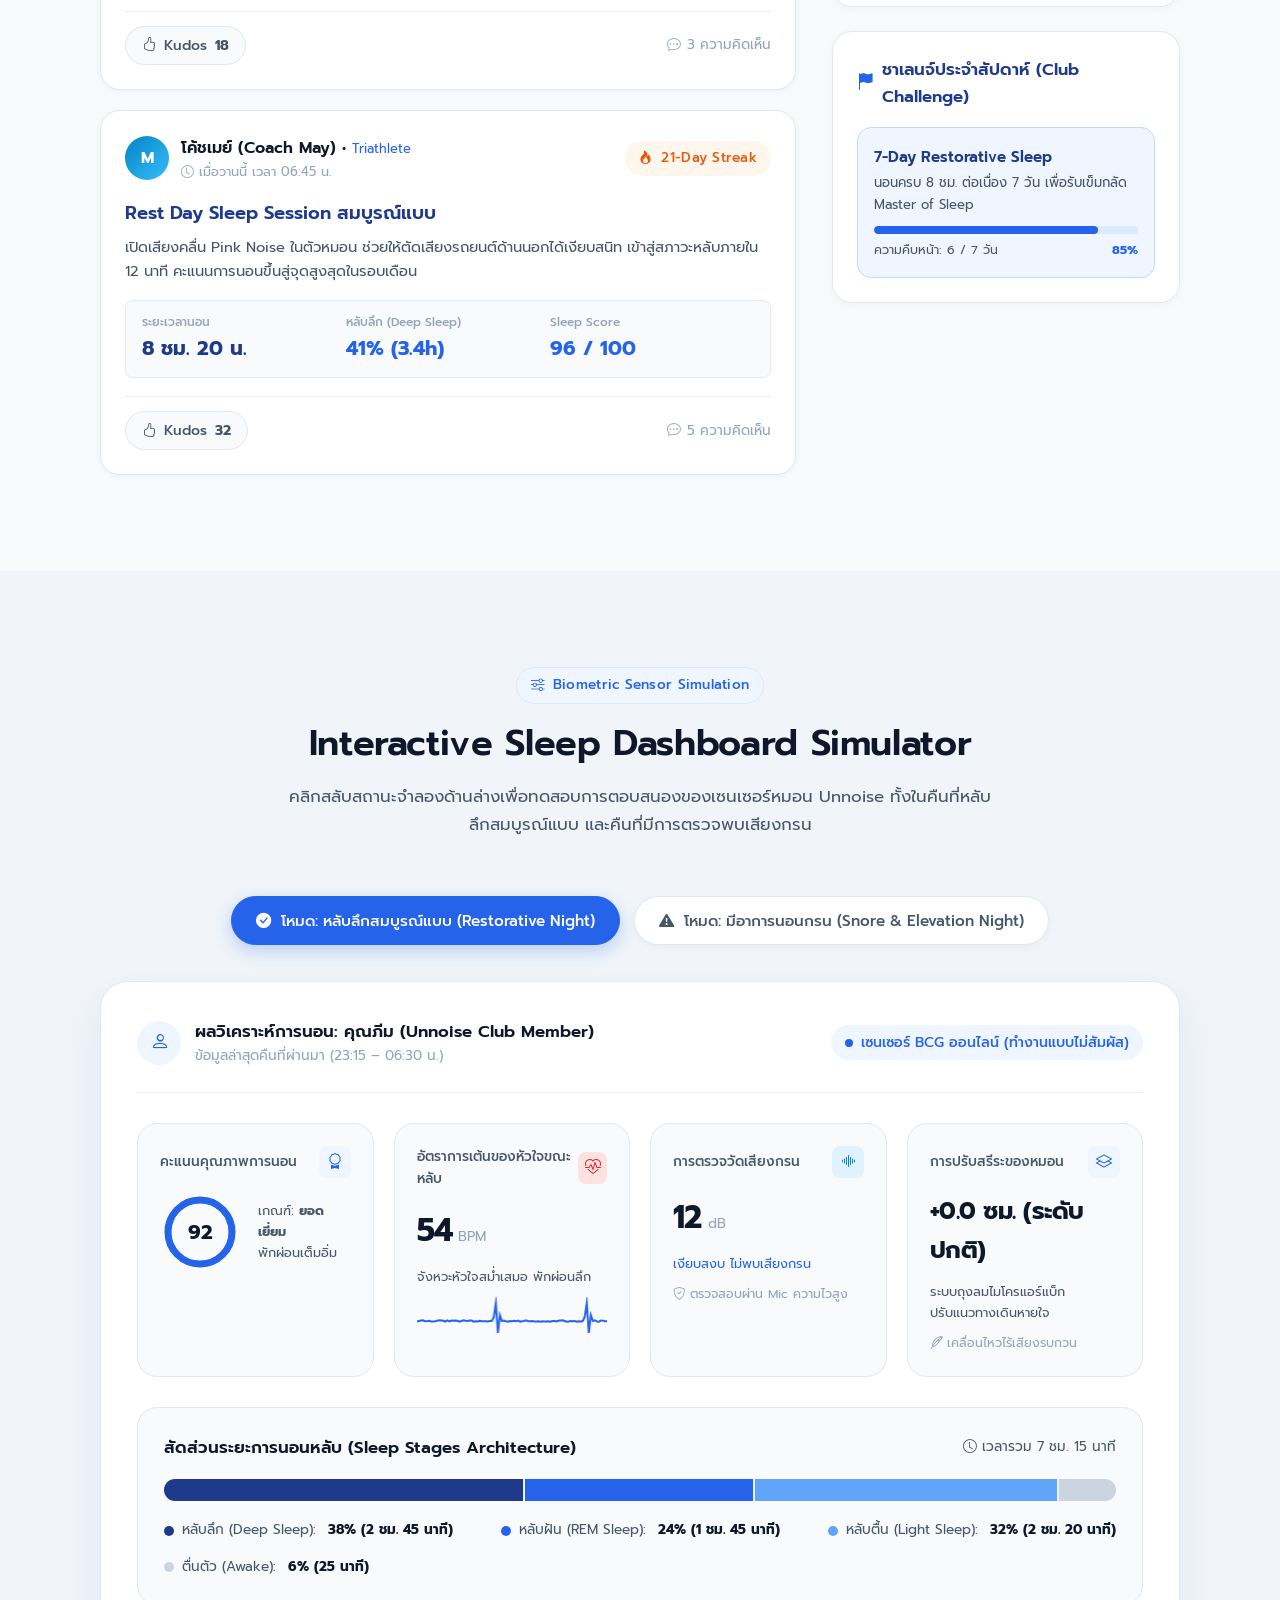
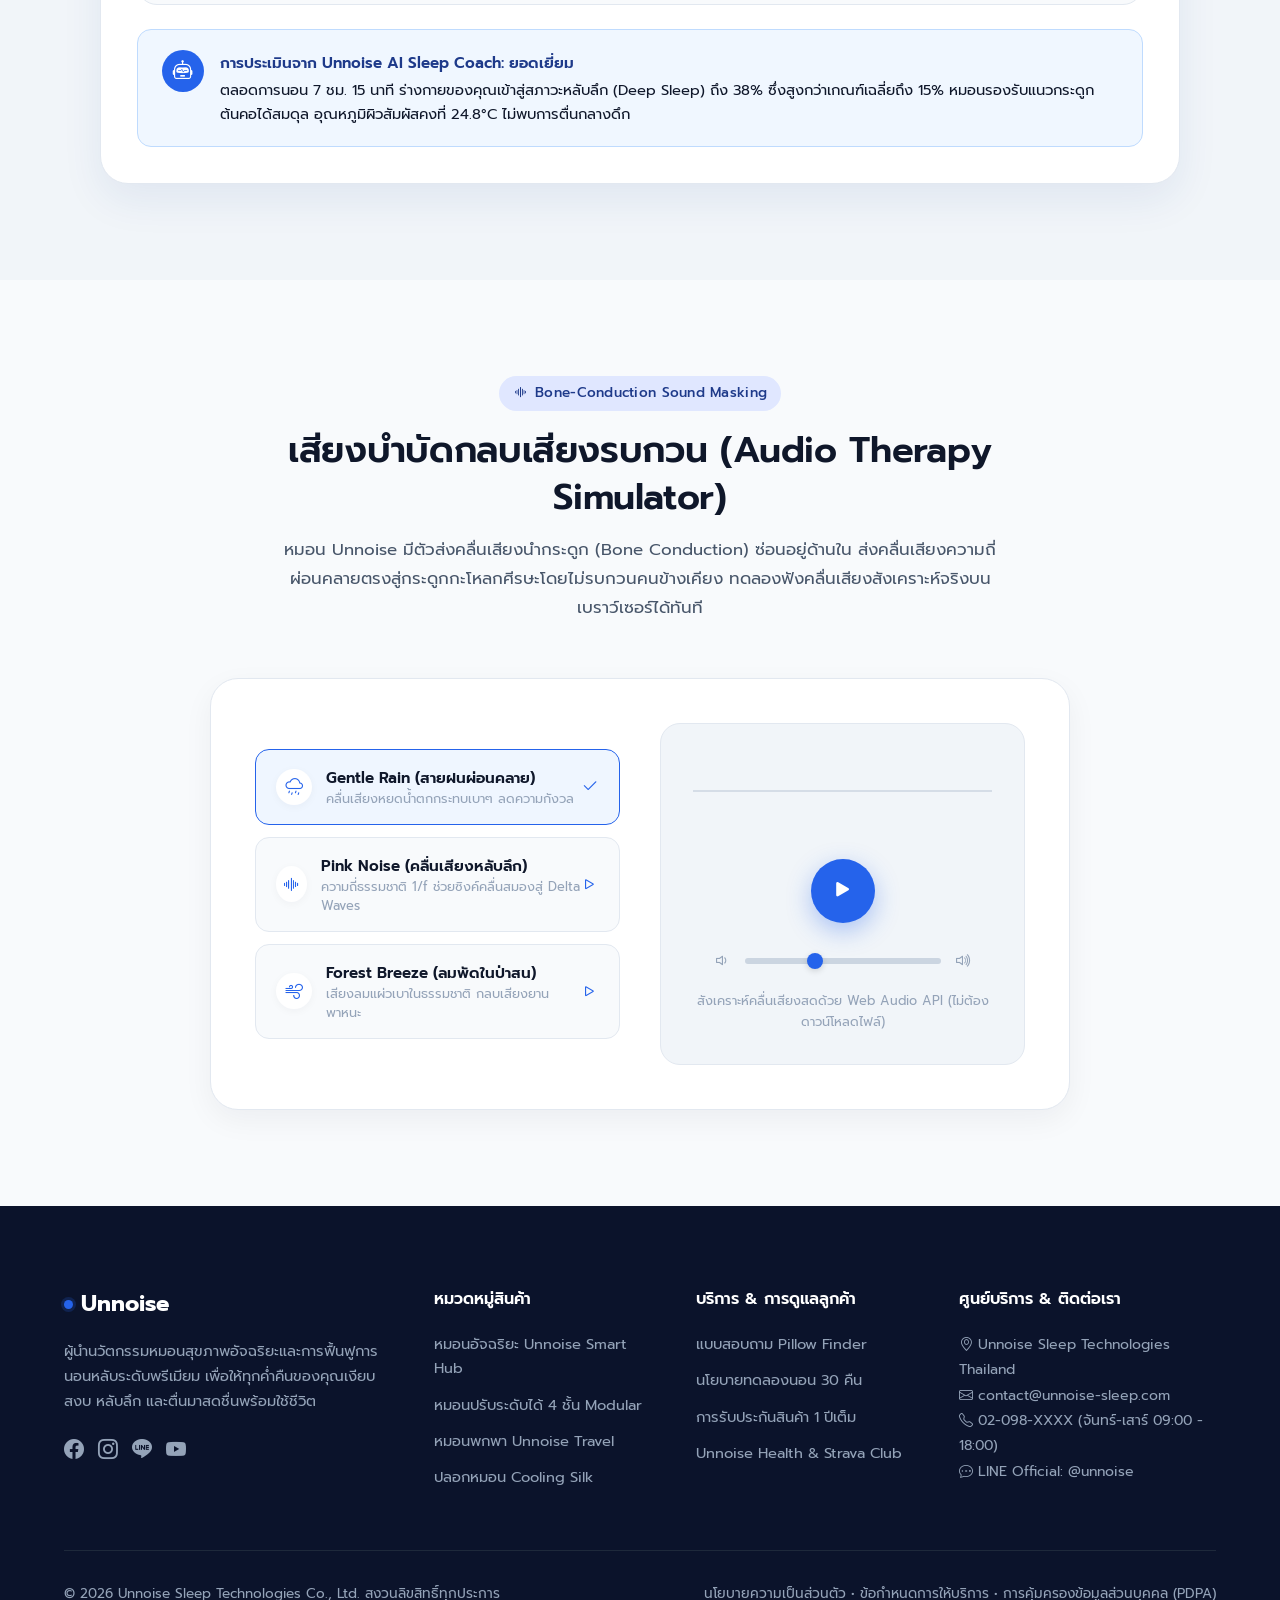
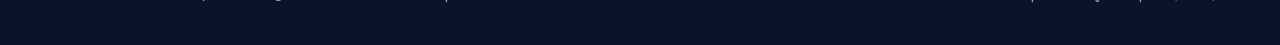
==== commit c37c5585: "feat(v4.0): implement sales-first layout, integrate user pillow photos, and clean commercial footer" ====
--- a/index.html
+++ b/index.html
@@ -3,8 +3,8 @@
 <head>
   <meta charset="UTF-8">
   <meta name="viewport" content="width=device-width, initial-scale=1.0">
-  <title>Unnoise — หมอนสุขภาพอัจฉริยะ & Strava Sleep Community</title>
-  <meta name="description" content="Unnoise หมอนสุขภาพอัจฉริยะที่ตรวจวัดชีวสัญญาณการนอนหลับ สถิติรายสัปดาห์สไตล์ Strava และระบบคอมมูนิตี้ให้กำลังใจเพื่อน">
+  <title>Unnoise — หมอนสุขภาพอัจฉริยะ ซิงค์สุขภาพสู่สมาร์ทโฟน</title>
+  <meta name="description" content="Unnoise หมอนสุขภาพอัจฉริยะที่ตรวจวัดชีวสัญญาณการนอนหลับ ถุงลมปรับแก้การนอนกรน สถิติรายสัปดาห์สไตล์ Strava และระบบคอมมูนิตี้">
   
   <!-- Google Fonts: Inter & Prompt -->
   <link rel="preconnect" href="https://fonts.googleapis.com">
@@ -31,16 +31,16 @@
         </a>
 
         <ul class="nav-links">
-          <li><a href="#simulator" class="nav-link">แดชบอร์ดจำลอง</a></li>
+          <li><a href="#products" class="nav-link" style="color: var(--primary-blue); font-weight: 600;"><i class="bi bi-tag-fill"></i> สินค้าทั้งหมด</a></li>
+          <li><a href="#quiz" class="nav-link">ค้นหาหมอนที่เหมาะกับคุณ</a></li>
+          <li><a href="#technology" class="nav-link">สรีระ 4 ชั้น</a></li>
           <li><a href="#weekly-stats" class="nav-link">สถิติสัปดาห์ (Stats)</a></li>
           <li><a href="#community" class="nav-link">คอมมูนิตี้ (Club)</a></li>
-          <li><a href="#sound-therapy" class="nav-link">เสียงบำบัด</a></li>
-          <li><a href="#technology" class="nav-link">เทคโนโลยี</a></li>
-          <li><a href="shop.html" class="nav-link" style="color: var(--primary-blue); font-weight: 600;"><i class="bi bi-bag"></i> ร้านค้า & แบบสอบถาม</a></li>
+          <li><a href="#simulator" class="nav-link">แดชบอร์ดจำลอง</a></li>
         </ul>
 
         <div class="nav-actions">
-          <a href="shop.html" class="btn btn-primary btn-sm"><i class="bi bi-cart"></i> ดูรายการสินค้า</a>
+          <a href="#products" class="btn btn-primary btn-sm"><i class="bi bi-bag-check"></i> สั่งซื้อทันที</a>
           <button class="mobile-toggle" aria-label="เมนู">
             <i class="bi bi-list"></i>
           </button>
@@ -51,46 +51,50 @@
 
   <main>
     <!-- ==========================================================================
-         Hero Section
+         Sales-First Hero Section
          ========================================================================== -->
     <section class="section hero" id="hero">
       <div class="container">
         <div class="hero-grid">
           <div class="hero-content">
             <span class="badge badge-blue">
-              <i class="bi bi-activity"></i> Strava for Sleep & Biometrics
+              <i class="bi bi-patch-check-fill"></i> Smart Non-Wearable Sleep Health
             </span>
             <h1 class="hero-title">
-              ยกระดับการนอนหลับ <span>ติดตามและแชร์สถิติสไตล์ Strava</span>
+              หมอนสุขภาพอัจฉริยะ <span>ซิงค์ทุกจังหวะการนอนสู่สมาร์ทโฟน</span>
             </h1>
             <p class="hero-desc">
-              หมดปัญหานาฬิการัดข้อมือตอนนอน หมอนอัจฉริยะ Unnoise ตรวจจับคลื่นหัวใจ การหายใจ การกรน และระยะหลับลึก พร้อมซิงค์สถิติเข้าสู่ Unnoise Club ให้คุณกดให้ Kudos ชื่นชมการนอนที่ดีของเพื่อนในคอมมูนิตี้
+              สัมผัสประสบการณ์นอนหลับลึกอย่างแท้จริงด้วยหมอน Unnoise พร้อม Sleep Pod ไร้สายและแอปพลิเคชันมือถือ ตรวจจับคลื่นหัวใจ การหายใจ การนอนกรน และระยะหลับลึกอย่างแม่นยำ โดยไม่ต้องสวมใส่นาฬิกาข้อมือรัดแขนอีกต่อไป
             </p>
 
             <div class="hero-cta">
-              <a href="#simulator" class="btn btn-primary" id="btn-hero-simulator">
-                <i class="bi bi-sliders"></i> ทดลองแดชบอร์ดจำลอง
+              <a href="#products" class="btn btn-primary" id="btn-hero-buy">
+                <i class="bi bi-bag-plus-fill"></i> สั่งซื้อสินค้าทันที (เริ่มต้น ฿4,990)
               </a>
-              <a href="#community" class="btn btn-secondary" id="btn-hero-community">
-                <i class="bi bi-people"></i> สำรวจ Sleep Club
+              <a href="#quiz" class="btn btn-secondary" id="btn-hero-quiz">
+                <i class="bi bi-magic"></i> ทำแบบสอบถามเลือกหมอน (Pillow Finder)
               </a>
             </div>
 
             <div class="hero-trust-bar">
               <div class="trust-item">
-                <i class="bi bi-heart-pulse"></i>
-                <span>BCG Micro-vibration วัดหัวใจ 99.2%</span>
+                <i class="bi bi-truck"></i>
+                <span>จัดส่งฟรีทั่วประเทศ</span>
               </div>
               <div class="trust-item">
-                <i class="bi bi-award"></i>
-                <span>ระบบ Weekly Volume & Consistency</span>
+                <i class="bi bi-shield-check"></i>
+                <span>รับประกันสินค้า 1 ปีเต็ม</span>
+              </div>
+              <div class="trust-item">
+                <i class="bi bi-moon-stars"></i>
+                <span>ทดลองนอน 30 คืน</span>
               </div>
             </div>
           </div>
 
           <div class="hero-visual">
             <div class="hero-img-wrapper">
-              <img src="assets/img/unnoise_pillow.jpg" alt="Unnoise Smart Ergonomic Pillow" id="hero-product-img">
+              <img src="assets/img/unnoise_app_pillow.png" alt="Unnoise Smart Sleep Pillow with App and Pod" id="hero-product-img">
               
               <!-- Floating Metric 1: Heart Rate -->
               <div class="floating-pill pill-heart">
@@ -106,11 +110,11 @@
               <!-- Floating Metric 2: Sleep Score -->
               <div class="floating-pill pill-sleep">
                 <div class="pill-icon">
-                  <i class="bi bi-moon-stars-fill"></i>
+                  <i class="bi bi-phone-fill"></i>
                 </div>
                 <div class="pill-data">
-                  <span class="pill-label">Unnoise Sleep Score</span>
-                  <span class="pill-val">92 / 100</span>
+                  <span class="pill-label">Unnoise App Sync</span>
+                  <span class="pill-val">Sleep Score 85</span>
                 </div>
               </div>
             </div>
@@ -120,179 +124,147 @@
     </section>
 
     <!-- ==========================================================================
-         Interactive Sleep Dashboard Simulator
+         Sales-First Product Catalog Showcase (ทันทีหลัง Hero)
          ========================================================================== -->
-    <section class="section simulator-section" id="simulator">
+    <section class="section section-subtle" id="products">
       <div class="container">
         <div class="section-header">
           <span class="badge badge-blue">
-            <i class="bi bi-sliders"></i> แบบจำลองสำหรับตรวจประเมินผลงาน
+            <i class="bi bi-stars"></i> Unnoise Featured Lineup
           </span>
-          <h2 class="section-title">Interactive Sleep Dashboard Simulator</h2>
+          <h2 class="section-title">เลือกรุ่นหมอน Unnoise ที่เหมาะกับคุณ</h2>
           <p class="section-desc">
-            คลิกสลับสถานะจำลองด้านล่างเพื่อทดสอบการตอบสนองของเซนเซอร์หมอน Unnoise ทั้งในคืนที่หลับลึกสมบูรณ์แบบ และคืนที่มีการตรวจพบเสียงกรน
+            ทุกรุ่นผ่านการออกแบบตามหลักการยศาสตร์ (Ergonomics) และสรีรวิทยาการนอน เพื่อให้ร่างกายและสมองได้รับการฟื้นฟูอย่างสมบูรณ์แบบ
           </p>
         </div>
 
-        <!-- Mode Toggles -->
-        <div class="simulator-controls">
-          <button class="mode-btn active" data-mode="restorative" id="btn-mode-restorative">
-            <i class="bi bi-check-circle-fill"></i> โหมด: หลับลึกสมบูรณ์แบบ (Restorative Night)
-          </button>
-          <button class="mode-btn" data-mode="restless" id="btn-mode-restless">
-            <i class="bi bi-exclamation-triangle-fill"></i> โหมด: มีอาการนอนกรน (Snore & Elevation Night)
-          </button>
-        </div>
-
-        <!-- Dashboard Shell -->
-        <div class="dashboard-container" id="dashboard-app">
-          <div class="dashboard-topbar">
-            <div class="dash-user-info">
-              <div class="dash-avatar">
-                <i class="bi bi-person"></i>
-              </div>
-              <div>
-                <div class="dash-name">ผลวิเคราะห์การนอน: คุณภีม (Unnoise Club Member)</div>
-                <div class="dash-date">ข้อมูลล่าสุดคืนที่ผ่านมา (23:15 – 06:30 น.)</div>
-              </div>
-            </div>
-
-            <div class="dash-status-indicator">
-              <span class="pulse-dot"></span>
-              <span>เซนเซอร์ BCG ออนไลน์ (ทำงานแบบไม่สัมผัส)</span>
-            </div>
-          </div>
-
-          <!-- Metrics Row -->
-          <div class="metrics-grid">
-            <!-- Metric 1: Sleep Score -->
-            <div class="metric-card">
-              <div class="metric-header">
-                <span class="metric-title">คะแนนคุณภาพการนอน</span>
-                <div class="metric-icon-wrap" style="background: var(--primary-blue-light); color: var(--primary-blue);">
-                  <i class="bi bi-award"></i>
-                </div>
-              </div>
-              <div class="score-card-gauge">
-                <div class="score-dial">
-                  <svg viewBox="0 0 80 80">
-                    <circle class="score-bg" cx="40" cy="40" r="32"></circle>
-                    <circle class="score-fill" id="dash-score-circle" cx="40" cy="40" r="32"></circle>
-                  </svg>
-                  <div class="score-center-text" id="dash-score-num">92</div>
-                </div>
-                <div class="metric-caption">
-                  เกณฑ์: <strong>ยอดเยี่ยม</strong><br>
-                  พักผ่อนเต็มอิ่ม
-                </div>
-              </div>
-            </div>
-
-            <!-- Metric 2: Heart Rate Pulse -->
-            <div class="metric-card">
-              <div class="metric-header">
-                <span class="metric-title">อัตราการเต้นของหัวใจขณะหลับ</span>
-                <div class="metric-icon-wrap" style="background: #FEE2E2; color: #DC2626;">
-                  <i class="bi bi-heart-pulse"></i>
-                </div>
-              </div>
-              <div class="metric-val-wrap">
-                <span class="metric-val" id="dash-bpm-val">54</span>
-                <span class="metric-unit">BPM</span>
-              </div>
-              <div class="metric-caption" id="dash-bpm-sub">จังหวะหัวใจสม่ำเสมอ พักผ่อนลึก</div>
-              <div class="pulse-canvas-wrap">
-                <canvas id="pulse-canvas"></canvas>
-              </div>
-            </div>
-
-            <!-- Metric 3: Snore Level -->
-            <div class="metric-card">
-              <div class="metric-header">
-                <span class="metric-title">การตรวจวัดเสียงกรน</span>
-                <div class="metric-icon-wrap" style="background: var(--accent-sky-light); color: var(--accent-sky);">
-                  <i class="bi bi-soundwave"></i>
-                </div>
-              </div>
-              <div class="metric-val-wrap">
-                <span class="metric-val" id="dash-snore-val">12</span>
-                <span class="metric-unit">dB</span>
-              </div>
-              <div class="metric-caption" id="dash-snore-sub">เงียบสงบ ไม่พบเสียงกรน</div>
-              <div style="font-size: 0.78rem; color: var(--text-light); margin-top: 10px;">
-                <i class="bi bi-shield-check"></i> ตรวจสอบผ่าน Mic ความไวสูง
-              </div>
-            </div>
-
-            <!-- Metric 4: Auto-Elevation Status -->
-            <div class="metric-card">
-              <div class="metric-header">
-                <span class="metric-title">การปรับสรีระของหมอน</span>
-                <div class="metric-icon-wrap" style="background: var(--primary-blue-light); color: var(--primary-blue);">
-                  <i class="bi bi-layers"></i>
-                </div>
-              </div>
-              <div class="metric-val-wrap">
-                <span class="metric-val" style="font-size: 1.5rem;" id="dash-pillow-adj">+0.0 ซม.</span>
-              </div>
-              <div class="metric-caption">
-                ระบบถุงลมไมโครแอร์แบ็ก<br>
-                ปรับแนวทางเดินหายใจ
-              </div>
-              <div style="font-size: 0.78rem; color: var(--text-light); margin-top: 10px;">
-                <i class="bi bi-feather"></i> เคลื่อนไหวไร้เสียงรบกวน
-              </div>
-            </div>
-          </div>
-
-          <!-- Sleep Stages Progress Bar -->
-          <div class="stages-card">
-            <div class="stages-header">
-              <span class="stages-title">สัดส่วนระยะการนอนหลับ (Sleep Stages Architecture)</span>
-              <span style="font-size: 0.85rem; color: var(--text-muted);"><i class="bi bi-clock"></i> เวลารวม 7 ชม. 15 นาที</span>
-            </div>
-
-            <div class="stages-bar">
-              <div class="stage-seg seg-deep" id="seg-deep" style="width: 38%;" title="Deep Sleep"></div>
-              <div class="stage-seg seg-rem" id="seg-rem" style="width: 24%;" title="REM Sleep"></div>
-              <div class="stage-seg seg-light" id="seg-light" style="width: 32%;" title="Light Sleep"></div>
-              <div class="stage-seg seg-awake" id="seg-awake" style="width: 6%;" title="Awake"></div>
-            </div>
-
-            <div class="stages-legend">
-              <div class="legend-item">
-                <span class="legend-dot" style="background: var(--primary-navy);"></span>
-                <span>หลับลึก (Deep Sleep):</span>
-                <strong id="time-deep">38% (2 ชม. 45 นาที)</strong>
-              </div>
-              <div class="legend-item">
-                <span class="legend-dot" style="background: var(--primary-blue);"></span>
-                <span>หลับฝัน (REM Sleep):</span>
-                <strong id="time-rem">24% (1 ชม. 45 นาที)</strong>
-              </div>
-              <div class="legend-item">
-                <span class="legend-dot" style="background: #60A5FA;"></span>
-                <span>หลับตื้น (Light Sleep):</span>
-                <strong id="time-light">32% (2 ชม. 20 นาที)</strong>
-              </div>
-              <div class="legend-item">
-                <span class="legend-dot" style="background: #CBD5E1;"></span>
-                <span>ตื่นตัว (Awake):</span>
-                <strong id="time-awake">6% (25 นาที)</strong>
-              </div>
-            </div>
-          </div>
-
-          <!-- AI Coach Box -->
-          <div class="ai-coach-box">
-            <div class="coach-icon">
-              <i class="bi bi-robot"></i>
-            </div>
-            <div>
-              <div class="coach-title" id="dash-coach-title">การประเมินจาก Unnoise AI Sleep Coach: ยอดเยี่ยม</div>
-              <p class="coach-text" id="dash-coach-text">
-                ตลอดการนอน 7 ชม. 15 นาที ร่างกายของคุณเข้าสู่สภาวะหลับลึก (Deep Sleep) ถึง 38% ซึ่งสูงกว่าเกณฑ์เฉลี่ยถึง 15% หมอนรองรับแนวกระดูกต้นคอได้สมดุล อุณหภูมิผิวสัมผัสคงที่ 24.8°C ไม่พบการตื่นกลางดึก
+        <!-- Filter Bar -->
+        <div class="filter-bar">
+          <button class="filter-pill active" data-filter="all">ทั้งหมด (4)</button>
+          <button class="filter-pill" data-filter="smart">หมอนอัจฉริยะ (2)</button>
+          <button class="filter-pill" data-filter="travel">หมอนพกพา (1)</button>
+          <button class="filter-pill" data-filter="accessory">อุปกรณ์เสริม (1)</button>
+        </div>
+
+        <!-- Products Grid -->
+        <div class="shop-grid">
+          <!-- Product 1: Pro Sound & Air (User Uploaded Photo 2) -->
+          <div class="product-shop-card" data-category="smart">
+            <div class="product-thumb-wrap" style="background: radial-gradient(circle at center, #FFFFFF 0%, #F1F5F9 100%); padding: 16px; display: flex; align-items: center; justify-content: center;">
+              <span class="product-category-tag">รุ่นท็อปเรือธง &bull; Best Seller</span>
+              <img src="assets/img/unnoise_app_pillow.png" alt="Unnoise Smart Sleep Pillow with App Hub" style="object-fit: contain; filter: drop-shadow(0 8px 18px rgba(30, 58, 138, 0.1));">
+            </div>
+            <div class="product-shop-body">
+              <h3 class="product-shop-title">Unnoise Smart Sleep Pillow with App Hub</h3>
+              <p class="product-shop-desc">
+                หมอนอัจฉริยะฟูลออปชัน พร้อมแท็ก Unnoise ในตัว มาพร้อม Sleep Hub Pod ไร้สาย และแอปพลิเคชันมือถือตรวจวัดคุณภาพการนอนอย่างละเอียด พร้อมถุงลมแก้กรนอัตโนมัติ
               </p>
+
+              <ul class="product-short-specs">
+                <li class="spec-bullet"><i class="bi bi-check-circle-fill"></i> มาพร้อม Sleep Pod ไร้สาย & ซิงค์แอป Unnoise Health บนมือถือ</li>
+                <li class="spec-bullet"><i class="bi bi-check-circle-fill"></i> ระบบถุงลมไมโครแอร์แบ็ก Auto-Elevation ยกเปิดทางเดินหายใจเมื่อกรน</li>
+                <li class="spec-bullet"><i class="bi bi-check-circle-fill"></i> ลำโพง Bone-Conduction ในตัวเล่นเสียง Pink Noise กลบเสียงรบกวน</li>
+              </ul>
+
+              <div class="product-bottom-action">
+                <div>
+                  <span style="font-size: 0.8rem; color: var(--text-light); display: block;">ราคาจำหน่าย</span>
+                  <span class="product-price-display">฿7,990 <span style="font-size: 0.9rem; text-decoration: line-through; color: var(--text-light);">฿9,900</span></span>
+                </div>
+                <button class="btn btn-primary btn-sm open-order-btn" data-model="pro">
+                  <i class="bi bi-cart-check"></i> สั่งซื้อรุ่น Pro
+                </button>
+              </div>
+            </div>
+          </div>
+
+          <!-- Product 2: Modular Multi-Layer Pillow (User Uploaded Photo 1) -->
+          <div class="product-shop-card" data-category="smart">
+            <div class="product-thumb-wrap" style="background: radial-gradient(circle at center, #FFFFFF 0%, #F1F5F9 100%); padding: 16px; display: flex; align-items: center; justify-content: center;">
+              <span class="product-category-tag">ปรับความสูงได้ 4 ระดับ &bull; Custom Fit</span>
+              <img src="assets/img/unnoise_layers.png" alt="Unnoise Modular Multi-Layer Pillow" style="object-fit: contain; filter: drop-shadow(0 8px 18px rgba(30, 58, 138, 0.1));">
+            </div>
+            <div class="product-shop-body">
+              <h3 class="product-shop-title">Unnoise Modular Multi-Layer Pillow</h3>
+              <p class="product-shop-desc">
+                หมอนปรับแต่งความสูงได้ 4 ชั้นแบบแยกชิ้น มีซิปถอดเปลี่ยนชั้นโฟมได้ตามสรีระและความกว้างของไหล่ ให้ความสบายสมบูรณ์แบบไม่ว่าคุณจะชอบนอนหงายหรือนอนตะแคง
+              </p>
+
+              <ul class="product-short-specs">
+                <li class="spec-bullet"><i class="bi bi-check-circle-fill"></i> โครงสร้าง 4 ชั้นถอดปรับระดับความสูงได้ตั้งแต่ 8 ถึง 13 ซม.</li>
+                <li class="spec-bullet"><i class="bi bi-check-circle-fill"></i> ชั้นเมมโมรี่โฟมกระจายแรงกดทับ ลดอาการปวดคอบ่าไหล่เฉียบพลัน</li>
+                <li class="spec-bullet"><i class="bi bi-check-circle-fill"></i> เซนเซอร์วัดการนอนหลับ BCG ไร้สายในตัวหมอน ชาร์จ 1 ครั้งใช้ได้ 30 วัน</li>
+              </ul>
+
+              <div class="product-bottom-action">
+                <div>
+                  <span style="font-size: 0.8rem; color: var(--text-light); display: block;">ราคาจำหน่าย</span>
+                  <span class="product-price-display">฿4,990 <span style="font-size: 0.9rem; text-decoration: line-through; color: var(--text-light);">฿6,200</span></span>
+                </div>
+                <button class="btn btn-secondary btn-sm open-order-btn" data-model="essential">
+                  <i class="bi bi-cart-check"></i> สั่งซื้อรุ่น 4 ชั้น
+                </button>
+              </div>
+            </div>
+          </div>
+
+          <!-- Product 3: Travel Compact -->
+          <div class="product-shop-card" data-category="travel">
+            <div class="product-thumb-wrap">
+              <span class="product-category-tag">พกพาเดินทาง &bull; Travel Smart</span>
+              <img src="assets/img/unnoise_travel.jpg" alt="Unnoise Travel Compact">
+            </div>
+            <div class="product-shop-body">
+              <h3 class="product-shop-title">Unnoise Travel Compact</h3>
+              <p class="product-shop-desc">
+                หมอนสุขภาพม้วนพับได้ขนาดกะทัดรัด พร้อมสายรัดแม่เหล็ก Unnoise สำหรับนักเดินทางและนักกีฬา รักษาคุณภาพการนอนแม้อยู่นอกสถานที่
+              </p>
+
+              <ul class="product-short-specs">
+                <li class="spec-bullet"><i class="bi bi-check-circle-fill"></i> ม้วนพับประหยัดพื้นที่ 60% พกพาสะดวก พร้อมกระเป๋ากันละอองน้ำ</li>
+                <li class="spec-bullet"><i class="bi bi-check-circle-fill"></i> เซนเซอร์วัดคุณภาพการนอนหลับไร้สายเชื่อมต่อบลูทูธ</li>
+                <li class="spec-bullet"><i class="bi bi-check-circle-fill"></i> น้ำหนักเบาเพียง 680 กรัม เมมโมรี่โฟมคืนรูปทันทีเมื่อกางออก</li>
+              </ul>
+
+              <div class="product-bottom-action">
+                <div>
+                  <span style="font-size: 0.8rem; color: var(--text-light); display: block;">ราคาจำหน่าย</span>
+                  <span class="product-price-display">฿3,490</span>
+                </div>
+                <button class="btn btn-primary btn-sm open-order-btn" data-model="travel">
+                  <i class="bi bi-cart-check"></i> สั่งซื้อรุ่นพกพา
+                </button>
+              </div>
+            </div>
+          </div>
+
+          <!-- Product 4: Cooling Silk Pillowcase -->
+          <div class="product-shop-card" data-category="accessory">
+            <div class="product-thumb-wrap">
+              <span class="product-category-tag">อุปกรณ์เสริมเกรดพรีเมียม</span>
+              <img src="assets/img/unnoise_case.jpg" alt="Unnoise Cooling Silk Pillowcase">
+            </div>
+            <div class="product-shop-body">
+              <h3 class="product-shop-title">Unnoise Cooling Silk Pillowcase</h3>
+              <p class="product-shop-desc">
+                ปลอกหมอนใยไหมแท้เกรด 6A ผสมผสานเส้นใย Tencel และเทคโนโลยี Cooling Gel ให้สัมผัสนุ่มลื่น เย็นสบาย อ่อนโยนต่อผิวหน้าและเส้นผม
+              </p>
+
+              <ul class="product-short-specs">
+                <li class="spec-bullet"><i class="bi bi-check-circle-fill"></i> ลดอุณหภูมิผิวสัมผัส 1.5°C ช่วยให้ร่างกายเข้าสู่ระยะหลับได้เร็วขึ้น</li>
+                <li class="spec-bullet"><i class="bi bi-check-circle-fill"></i> นุ่มลื่นลดการเกิดริ้วรอยบนใบหน้าและลดการชี้ฟูของเส้นผม</li>
+                <li class="spec-bullet"><i class="bi bi-check-circle-fill"></i> ออกแบบขนาดมาตรฐานสวมใส่พอดีกับหมอน Unnoise ทุกรุ่น</li>
+              </ul>
+
+              <div class="product-bottom-action">
+                <div>
+                  <span style="font-size: 0.8rem; color: var(--text-light); display: block;">ราคาจำหน่าย</span>
+                  <span class="product-price-display">฿1,290</span>
+                </div>
+                <button class="btn btn-secondary btn-sm open-order-btn" data-model="case">
+                  <i class="bi bi-cart-check"></i> สั่งซื้อปลอกหมอน
+                </button>
+              </div>
             </div>
           </div>
         </div>
@@ -300,9 +272,141 @@
     </section>
 
     <!-- ==========================================================================
-         Strava-Style Weekly Sleep Volume & Consistency Section (NEW)
+         Interactive Pillow Finder Quiz Section (ระบบช่วยเลือกหมอน)
          ========================================================================== -->
-    <section class="section" id="weekly-stats">
+    <section class="section quiz-section" id="quiz">
+      <div class="container">
+        <div class="section-header">
+          <span class="badge badge-navy">
+            <i class="bi bi-magic"></i> Personalized Pillow Finder
+          </span>
+          <h2 class="section-title">ยังไม่แน่ใจว่าเหมาะกับรุ่นไหน? ให้เราช่วยแนะนำ</h2>
+          <p class="section-desc">
+            ตอบคำถามสรีระและการนอน 3 ข้อสั้นๆ ระบบจะประมวลผลแนะนำรุ่นหมอน ระดับความสูง และสเปกความแน่นที่เหมาะสมกับคุณที่สุด
+          </p>
+        </div>
+
+        <div class="quiz-card-shell" id="pillow-quiz-shell">
+          <!-- Progress Bar -->
+          <div class="quiz-progress-track">
+            <div class="quiz-progress-fill" id="quiz-progress-fill"></div>
+          </div>
+
+          <!-- Question View -->
+          <div id="quiz-questions-view">
+            <div class="quiz-step-indicator" id="quiz-step-indicator">ขั้นตอนที่ 1 จาก 3</div>
+            <h3 class="quiz-question-title" id="quiz-q-title">1. ท่านอนหลักที่คุณคุ้นเคยที่สุดคือท่าใด?</h3>
+            <p class="quiz-question-subtitle" id="quiz-q-subtitle">เพื่อกำหนดระดับความสูงและแนวรองรับกระดูกต้นคอที่ถูกต้องตามหลักสรีรศาสตร์</p>
+
+            <div class="quiz-options-grid" id="quiz-options-grid">
+              <!-- Dynamically populated via JS -->
+            </div>
+          </div>
+
+          <!-- Result View -->
+          <div class="quiz-result-view" id="quiz-result-view">
+            <div class="match-badge-wrap">
+              <i class="bi bi-stars"></i> แมตช์กับสรีระของคุณ: <span id="res-match-num">98%</span>
+            </div>
+
+            <div class="result-card-inner">
+              <div class="result-rec-grid">
+                <img src="assets/img/unnoise_app_pillow.png" alt="Recommended Model" class="result-rec-img" id="res-rec-img" style="object-fit: contain; background: #FFFFFF; padding: 8px;">
+                <div>
+                  <h4 class="result-rec-name" id="res-rec-name">Unnoise Pro Sound & Air</h4>
+                  <p class="result-rec-specs" id="res-rec-specs">
+                    แนะนำสเปก: ระดับความสูง 11 ซม. ความแน่น Medium-Firm พร้อมระบบถุงลมแก้กรนอัตโนมัติ และลำโพง Bone Conduction
+                  </p>
+                  <div class="result-rec-price" id="res-rec-price">฿7,990</div>
+                </div>
+              </div>
+            </div>
+
+            <div style="display: flex; justify-content: center; gap: 16px; flex-wrap: wrap;">
+              <button class="btn btn-primary" id="res-cta-btn">
+                <i class="bi bi-cart-check"></i> สั่งจองรุ่นที่แนะนำทันที
+              </button>
+              <button class="btn btn-secondary" id="res-reset-btn">
+                <i class="bi bi-arrow-counterclockwise"></i> ทำแบบสอบถามใหม่อีกครั้ง
+              </button>
+            </div>
+          </div>
+        </div>
+      </div>
+    </section>
+
+    <!-- ==========================================================================
+         Anatomical 4-Layer Ergonomics (ผสานภาพ unnoise_layers.png)
+         ========================================================================== -->
+    <section class="section" id="technology">
+      <div class="container">
+        <div class="section-header">
+          <span class="badge badge-blue">
+            <i class="bi bi-layers-fill"></i> Modular Ergonomics System
+          </span>
+          <h2 class="section-title">โครงสร้าง 4 ชั้นปรับระดับได้ตามสรีระคุณ</h2>
+          <p class="section-desc">
+            หมอนที่ออกแบบให้ถอดปรับความหนาได้ตามความกว้างของไหล่ ผสานเทคโนโลยีระบายอากาศและเซนเซอร์ชีวสัญญาณเพื่อการนอนที่สบายที่สุด
+          </p>
+        </div>
+
+        <div class="layers-showcase-grid">
+          <div class="layers-img-wrap">
+            <img src="assets/img/unnoise_layers.png" alt="Unnoise Exploded Multi-Layer Pillow System">
+            <div style="font-size: 0.85rem; color: var(--text-light); margin-top: 14px;">
+              <i class="bi bi-check2-circle"></i> ภาพโครงสร้าง 4 ชั้นแบบแยกส่วน สามารถถอดซิปปรับความสูงได้ตามต้องการ
+            </div>
+          </div>
+
+          <div>
+            <div class="layer-step-card">
+              <div class="layer-num-badge">01</div>
+              <div>
+                <h4 style="font-size: 1.1rem; font-weight: 600; color: var(--primary-navy); margin-bottom: 4px;">Luxury Quilted Cooling Cover (ปลอกหุ้มปรับอุณหภูมิ)</h4>
+                <p style="font-size: 0.9rem; color: var(--text-muted); line-height: 1.6;">
+                  ผ้าไหม Tencel ทอละเอียดพิเศษ นุ่มสบาย ไม่ระคายเคืองผิว พร้อมคุณสมบัติระบายความร้อนรอบทิศทาง
+                </p>
+              </div>
+            </div>
+
+            <div class="layer-step-card">
+              <div class="layer-num-badge">02</div>
+              <div>
+                <h4 style="font-size: 1.1rem; font-weight: 600; color: var(--primary-navy); margin-bottom: 4px;">Ultra-Plush Microfiber Layer (ชั้นนุ่มละมุนคลายเกร็ง)</h4>
+                <p style="font-size: 0.9rem; color: var(--text-muted); line-height: 1.6;">
+                  เส้นใยไมโครไฟเบอร์นุ่มดุจขนนก รองรับแรงกดทับบริเวณศีรษะและกกหูอย่างอ่อนโยน
+                </p>
+              </div>
+            </div>
+
+            <div class="layer-step-card">
+              <div class="layer-num-badge">03</div>
+              <div>
+                <h4 style="font-size: 1.1rem; font-weight: 600; color: var(--primary-navy); margin-bottom: 4px;">Removable Height Core with Zipper (แกนปรับความสูงมีซิป)</h4>
+                <p style="font-size: 0.9rem; color: var(--text-muted); line-height: 1.6;">
+                  สามารถถอดแผ่นนี้ออกได้ง่ายดายเพื่อลดความสูงลง 2–3 ซม. สำหรับผู้ที่ชอบนอนหงาย หรือใส่กลับเพื่อรองรับท่านอนตะแคง
+                </p>
+              </div>
+            </div>
+
+            <div class="layer-step-card">
+              <div class="layer-num-badge">04</div>
+              <div>
+                <h4 style="font-size: 1.1rem; font-weight: 600; color: var(--primary-navy); margin-bottom: 4px;">High-Density Orthopedic Base (ฐานยางพารารองรับคอ)</h4>
+                <p style="font-size: 0.9rem; color: var(--text-muted); line-height: 1.6;">
+                  ฐานเมมโมรี่โฟมความหนาแน่นสูงพร้อมเซนเซอร์ BCG ดักจับคลื่นหัวใจและการบีบตัวของทรวงอกได้เสถียร 100%
+                </p>
+              </div>
+            </div>
+          </div>
+        </div>
+      </div>
+    </section>
+
+    <!-- ==========================================================================
+         Strava-Style Weekly Sleep Volume & Consistency Section
+         ========================================================================== -->
+    <section class="section section-subtle" id="weekly-stats">
       <div class="container">
         <div class="section-header">
           <span class="badge badge-navy">
@@ -414,9 +518,9 @@
     </section>
 
     <!-- ==========================================================================
-         Strava-Style Unnoise Sleep Club & Activity Feed Section (NEW)
+         Strava-Style Unnoise Sleep Club & Activity Feed Section
          ========================================================================== -->
-    <section class="section section-subtle" id="community">
+    <section class="section" id="community">
       <div class="container">
         <div class="section-header">
           <span class="badge badge-blue">
@@ -521,53 +625,6 @@
                 </button>
                 <div class="comment-count-link">
                   <i class="bi bi-chat-dots"></i> 5 ความคิดเห็น
-                </div>
-              </div>
-            </div>
-
-            <!-- Feed Card 3: Dr. Tanakorn -->
-            <div class="activity-card">
-              <div class="activity-card-header">
-                <div class="activity-user">
-                  <div class="user-avatar" style="background: linear-gradient(135deg, #1E3A8A, #06B6D4);">
-                    T
-                  </div>
-                  <div>
-                    <div class="user-meta-name">นพ. ธนากร (Dr. Sleep Specialist)</div>
-                    <div class="user-meta-time"><i class="bi bi-clock"></i> 2 วันที่แล้ว</div>
-                  </div>
-                </div>
-                <span class="badge badge-blue"><i class="bi bi-patch-check-fill"></i> Verified Doctor</span>
-              </div>
-
-              <h3 class="activity-title">ทดสอบการลดเสียงกรนด้วยถุงลมไมโครแอร์แบ็ก</h3>
-              <p class="activity-note">
-                ช่วงตี 2 ระบบตรวจพบเสียงกรน 46dB หมอนค่อยๆ ปรับยกขึ้น 1.8 ซม. ผลคือเสียงกรนหยุดลงภายใน 4 นาทีโดยที่ผู้ทดสอบไม่ตื่น ประทับใจมากครับ
-              </p>
-
-              <div class="activity-metrics-strip">
-                <div>
-                  <div class="activity-metric-unit">ระยะเวลานอน</div>
-                  <div class="activity-metric-num">7 ชม. 10 น.</div>
-                </div>
-                <div>
-                  <div class="activity-metric-unit">เสียงกรนเฉลี่ย</div>
-                  <div class="activity-metric-num" style="color: var(--primary-blue);">14 dB (Quiet)</div>
-                </div>
-                <div>
-                  <div class="activity-metric-unit">Sleep Score</div>
-                  <div class="activity-metric-num" style="color: var(--primary-blue);">90 / 100</div>
-                </div>
-              </div>
-
-              <div class="activity-footer">
-                <button class="kudos-btn" id="kudos-btn-3">
-                  <i class="bi bi-hand-thumbs-up"></i>
-                  <span>Kudos</span>
-                  <strong class="kudos-count">45</strong>
-                </button>
-                <div class="comment-count-link">
-                  <i class="bi bi-chat-dots"></i> 8 ความคิดเห็น
                 </div>
               </div>
             </div>
@@ -596,11 +653,6 @@
                   <span class="leader-name">นพ. ธนากร</span>
                   <span class="leader-score">90 pt</span>
                 </li>
-                <li class="leaderboard-row">
-                  <span class="leader-rank">#4</span>
-                  <span class="leader-name">K. Sarah T.</span>
-                  <span class="leader-score">88 pt</span>
-                </li>
               </ul>
             </div>
 
@@ -621,18 +673,186 @@
                   <strong style="color: var(--primary-blue);">85%</strong>
                 </div>
               </div>
-
-              <div class="challenge-item" style="background: var(--bg-main); border-color: var(--border-color);">
-                <div class="challenge-name">Snore-Free Nights</div>
-                <div class="challenge-desc">นอนโดยไม่มีเสียงกรนเกิน 20dB ติดต่อกัน 5 คืน</div>
-                <div class="challenge-prog-bar">
-                  <div class="challenge-prog-fill" style="width: 60%; background: var(--accent-sky);"></div>
-                </div>
-                <div style="font-size: 0.78rem; display: flex; justify-content: space-between; color: var(--text-muted);">
-                  <span>ความคืบหน้า: 3 / 5 วัน</span>
-                  <strong style="color: var(--accent-sky);">60%</strong>
-                </div>
-              </div>
+            </div>
+          </div>
+        </div>
+      </div>
+    </section>
+
+    <!-- ==========================================================================
+         Interactive Sleep Dashboard Simulator
+         ========================================================================== -->
+    <section class="section section-subtle" id="simulator">
+      <div class="container">
+        <div class="section-header">
+          <span class="badge badge-blue">
+            <i class="bi bi-sliders"></i> Biometric Sensor Simulation
+          </span>
+          <h2 class="section-title">Interactive Sleep Dashboard Simulator</h2>
+          <p class="section-desc">
+            คลิกสลับสถานะจำลองด้านล่างเพื่อทดสอบการตอบสนองของเซนเซอร์หมอน Unnoise ทั้งในคืนที่หลับลึกสมบูรณ์แบบ และคืนที่มีการตรวจพบเสียงกรน
+          </p>
+        </div>
+
+        <!-- Mode Toggles -->
+        <div class="simulator-controls">
+          <button class="mode-btn active" data-mode="restorative" id="btn-mode-restorative">
+            <i class="bi bi-check-circle-fill"></i> โหมด: หลับลึกสมบูรณ์แบบ (Restorative Night)
+          </button>
+          <button class="mode-btn" data-mode="restless" id="btn-mode-restless">
+            <i class="bi bi-exclamation-triangle-fill"></i> โหมด: มีอาการนอนกรน (Snore & Elevation Night)
+          </button>
+        </div>
+
+        <!-- Dashboard Shell -->
+        <div class="dashboard-container" id="dashboard-app">
+          <div class="dashboard-topbar">
+            <div class="dash-user-info">
+              <div class="dash-avatar">
+                <i class="bi bi-person"></i>
+              </div>
+              <div>
+                <div class="dash-name">ผลวิเคราะห์การนอน: คุณภีม (Unnoise Club Member)</div>
+                <div class="dash-date">ข้อมูลล่าสุดคืนที่ผ่านมา (23:15 – 06:30 น.)</div>
+              </div>
+            </div>
+
+            <div class="dash-status-indicator">
+              <span class="pulse-dot"></span>
+              <span>เซนเซอร์ BCG ออนไลน์ (ทำงานแบบไม่สัมผัส)</span>
+            </div>
+          </div>
+
+          <!-- Metrics Row -->
+          <div class="metrics-grid">
+            <!-- Metric 1: Sleep Score -->
+            <div class="metric-card">
+              <div class="metric-header">
+                <span class="metric-title">คะแนนคุณภาพการนอน</span>
+                <div class="metric-icon-wrap" style="background: var(--primary-blue-light); color: var(--primary-blue);">
+                  <i class="bi bi-award"></i>
+                </div>
+              </div>
+              <div class="score-card-gauge">
+                <div class="score-dial">
+                  <svg viewBox="0 0 80 80">
+                    <circle class="score-bg" cx="40" cy="40" r="32"></circle>
+                    <circle class="score-fill" id="dash-score-circle" cx="40" cy="40" r="32"></circle>
+                  </svg>
+                  <div class="score-center-text" id="dash-score-num">92</div>
+                </div>
+                <div class="metric-caption">
+                  เกณฑ์: <strong>ยอดเยี่ยม</strong><br>
+                  พักผ่อนเต็มอิ่ม
+                </div>
+              </div>
+            </div>
+
+            <!-- Metric 2: Heart Rate Pulse -->
+            <div class="metric-card">
+              <div class="metric-header">
+                <span class="metric-title">อัตราการเต้นของหัวใจขณะหลับ</span>
+                <div class="metric-icon-wrap" style="background: #FEE2E2; color: #DC2626;">
+                  <i class="bi bi-heart-pulse"></i>
+                </div>
+              </div>
+              <div class="metric-val-wrap">
+                <span class="metric-val" id="dash-bpm-val">54</span>
+                <span class="metric-unit">BPM</span>
+              </div>
+              <div class="metric-caption" id="dash-bpm-sub">จังหวะหัวใจสม่ำเสมอ พักผ่อนลึก</div>
+              <div class="pulse-canvas-wrap">
+                <canvas id="pulse-canvas"></canvas>
+              </div>
+            </div>
+
+            <!-- Metric 3: Snore Level -->
+            <div class="metric-card">
+              <div class="metric-header">
+                <span class="metric-title">การตรวจวัดเสียงกรน</span>
+                <div class="metric-icon-wrap" style="background: var(--accent-sky-light); color: var(--accent-sky);">
+                  <i class="bi bi-soundwave"></i>
+                </div>
+              </div>
+              <div class="metric-val-wrap">
+                <span class="metric-val" id="dash-snore-val">12</span>
+                <span class="metric-unit">dB</span>
+              </div>
+              <div class="metric-caption" id="dash-snore-sub">เงียบสงบ ไม่พบเสียงกรน</div>
+              <div style="font-size: 0.78rem; color: var(--text-light); margin-top: 10px;">
+                <i class="bi bi-shield-check"></i> ตรวจสอบผ่าน Mic ความไวสูง
+              </div>
+            </div>
+
+            <!-- Metric 4: Auto-Elevation Status -->
+            <div class="metric-card">
+              <div class="metric-header">
+                <span class="metric-title">การปรับสรีระของหมอน</span>
+                <div class="metric-icon-wrap" style="background: var(--primary-blue-light); color: var(--primary-blue);">
+                  <i class="bi bi-layers"></i>
+                </div>
+              </div>
+              <div class="metric-val-wrap">
+                <span class="metric-val" style="font-size: 1.5rem;" id="dash-pillow-adj">+0.0 ซม.</span>
+              </div>
+              <div class="metric-caption">
+                ระบบถุงลมไมโครแอร์แบ็ก<br>
+                ปรับแนวทางเดินหายใจ
+              </div>
+              <div style="font-size: 0.78rem; color: var(--text-light); margin-top: 10px;">
+                <i class="bi bi-feather"></i> เคลื่อนไหวไร้เสียงรบกวน
+              </div>
+            </div>
+          </div>
+
+          <!-- Sleep Stages Progress Bar -->
+          <div class="stages-card">
+            <div class="stages-header">
+              <span class="stages-title">สัดส่วนระยะการนอนหลับ (Sleep Stages Architecture)</span>
+              <span style="font-size: 0.85rem; color: var(--text-muted);"><i class="bi bi-clock"></i> เวลารวม 7 ชม. 15 นาที</span>
+            </div>
+
+            <div class="stages-bar">
+              <div class="stage-seg seg-deep" id="seg-deep" style="width: 38%;" title="Deep Sleep"></div>
+              <div class="stage-seg seg-rem" id="seg-rem" style="width: 24%;" title="REM Sleep"></div>
+              <div class="stage-seg seg-light" id="seg-light" style="width: 32%;" title="Light Sleep"></div>
+              <div class="stage-seg seg-awake" id="seg-awake" style="width: 6%;" title="Awake"></div>
+            </div>
+
+            <div class="stages-legend">
+              <div class="legend-item">
+                <span class="legend-dot" style="background: var(--primary-navy);"></span>
+                <span>หลับลึก (Deep Sleep):</span>
+                <strong id="time-deep">38% (2 ชม. 45 นาที)</strong>
+              </div>
+              <div class="legend-item">
+                <span class="legend-dot" style="background: var(--primary-blue);"></span>
+                <span>หลับฝัน (REM Sleep):</span>
+                <strong id="time-rem">24% (1 ชม. 45 นาที)</strong>
+              </div>
+              <div class="legend-item">
+                <span class="legend-dot" style="background: #60A5FA;"></span>
+                <span>หลับตื้น (Light Sleep):</span>
+                <strong id="time-light">32% (2 ชม. 20 นาที)</strong>
+              </div>
+              <div class="legend-item">
+                <span class="legend-dot" style="background: #CBD5E1;"></span>
+                <span>ตื่นตัว (Awake):</span>
+                <strong id="time-awake">6% (25 นาที)</strong>
+              </div>
+            </div>
+          </div>
+
+          <!-- AI Coach Box -->
+          <div class="ai-coach-box">
+            <div class="coach-icon">
+              <i class="bi bi-robot"></i>
+            </div>
+            <div>
+              <div class="coach-title" id="dash-coach-title">การประเมินจาก Unnoise AI Sleep Coach: ยอดเยี่ยม</div>
+              <p class="coach-text" id="dash-coach-text">
+                ตลอดการนอน 7 ชม. 15 นาที ร่างกายของคุณเข้าสู่สภาวะหลับลึก (Deep Sleep) ถึง 38% ซึ่งสูงกว่าเกณฑ์เฉลี่ยถึง 15% หมอนรองรับแนวกระดูกต้นคอได้สมดุล อุณหภูมิผิวสัมผัสคงที่ 24.8°C ไม่พบการตื่นกลางดึก
+              </p>
             </div>
           </div>
         </div>
@@ -715,123 +935,6 @@
         </div>
       </div>
     </section>
-
-    <!-- ==========================================================================
-         Technology & Anatomical Layers Breakdown
-         ========================================================================== -->
-    <section class="section section-subtle" id="technology">
-      <div class="container">
-        <div class="section-header">
-          <span class="badge badge-blue">
-            <i class="bi bi-cpu"></i> เบื้องหลังเทคโนโลยีหมอนอัจฉริยะ
-          </span>
-          <h2 class="section-title">โครงสร้างกายวิภาค 4 ชั้นของ Unnoise</h2>
-          <p class="section-desc">
-            ผสานวัสดุธรรมชาติเกรดพรีเมียมเข้ากับเทคโนโลยีตรวจจับระดับนาโน เพื่อการพักผ่อนที่ดีที่สุดในทุกสัมผัส
-          </p>
-        </div>
-
-        <div class="layer-grid">
-          <div class="layer-card">
-            <div class="layer-number">01</div>
-            <h3 class="layer-title">Tencel Silk Cover</h3>
-            <p class="layer-desc">
-              ปลอกหมอนผ้าใยยูคาลิปตัสผสมไหมธรรมชาติ ระบายอากาศรอบทิศทาง ลดอุณหภูมิผิวสัมผัสลง 1.5°C ช่วยให้ร่างกายเข้าสู่ระยะหลับได้เร็วขึ้น 2 เท่า
-            </p>
-          </div>
-
-          <div class="layer-card">
-            <div class="layer-number">02</div>
-            <h3 class="layer-title">Organic Charcoal Latex</h3>
-            <p class="layer-desc">
-              ยางพาราธรรมชาติผสมผงถ่านชาร์โคล รองรับแนวกระดูกต้นคอตามหลักสรีรศาสตร์อย่างเป็นธรรมชาติ ป้องกันไรฝุ่นและยับยั้งแบคทีเรียได้ 99.9%
-            </p>
-          </div>
-
-          <div class="layer-card">
-            <div class="layer-number">03</div>
-            <h3 class="layer-title">BCG Micro-Sensors</h3>
-            <p class="layer-desc">
-              แถบเซนเซอร์ตรวจวัดแรงกลชีวภาพ (Ballistocardiography) ดักจับจังหวะการบีบตัวของหัวใจและการขยายตัวของทรวงอกได้แม่นยำ ไร้คลื่นวิทยุรบกวนสมอง
-            </p>
-          </div>
-
-          <div class="layer-card">
-            <div class="layer-number">04</div>
-            <h3 class="layer-title">Quiet Micro-Airbags</h3>
-            <p class="layer-desc">
-              ห้องถุงลมไมโครที่พองตัวและยุบตัวอย่างนุ่มนวลและเงียบสนิท ปรับมุมองศาศีรษะขึ้นอัตโนมัติเมื่อเริ่มมีอาการกรน เพื่อเปิดทางเดินหายใจทันที
-            </p>
-          </div>
-        </div>
-      </div>
-    </section>
-
-    <!-- ==========================================================================
-         Product Models & Pricing
-         ========================================================================== -->
-    <section class="section" id="pricing">
-      <div class="container">
-        <div class="section-header">
-          <span class="badge badge-blue">
-            <i class="bi bi-tag"></i> เลือกรุ่นที่เหมาะกับคุณ
-          </span>
-          <h2 class="section-title">รุ่นสินค้าและราคาจัดจำหน่าย</h2>
-          <p class="section-desc">
-            โมเดลผลิตภัณฑ์เพื่อสุขภาพการนอน ออกแบบมาเพื่อให้ทุกคนเข้าถึงการนอนหลับที่มีคุณภาพ
-          </p>
-        </div>
-
-        <div class="pricing-grid">
-          <!-- Model 1: Essential -->
-          <div class="pricing-card">
-            <h3 class="price-title">Unnoise Essential</h3>
-            <p class="price-desc">สำหรับผู้ที่ต้องการตรวจวัดสุขภาพการนอนและสรีระที่ผ่อนคลาย</p>
-            <div class="price-val-wrap">
-              <span class="price-currency">฿</span>
-              <span class="price-amount">4,990</span>
-            </div>
-
-            <ul class="price-features">
-              <li class="price-feature-item"><i class="bi bi-check2"></i> เซนเซอร์วัดอัตราการเต้นของหัวใจ BCG</li>
-              <li class="price-feature-item"><i class="bi bi-check2"></i> วัดรอบการหายใจและระยะการนอน 4 สเตจ</li>
-              <li class="price-feature-item"><i class="bi bi-check2"></i> เมมโมรี่โฟม Ergonomic Contour</li>
-              <li class="price-feature-item"><i class="bi bi-check2"></i> ซิงค์ข้อมูลเข้า Unnoise Club Feed</li>
-              <li class="price-feature-item" style="color: var(--text-light);"><i class="bi bi-dash"></i> ไม่มีระบบถุงลมปรับแก้นอนกรน</li>
-              <li class="price-feature-item" style="color: var(--text-light);"><i class="bi bi-dash"></i> ไม่มีลำโพง Bone-Conduction</li>
-            </ul>
-
-            <button class="btn btn-secondary open-order-btn" data-model="essential" id="btn-order-essential">
-              จองรุ่น Essential
-            </button>
-          </div>
-
-          <!-- Model 2: Pro Acoustic -->
-          <div class="pricing-card featured">
-            <div class="popular-tag">รุ่นแนะนำยอดนิยม</div>
-            <h3 class="price-title">Unnoise Pro Sound & Air</h3>
-            <p class="price-desc">รุ่นฟูลออปชันเพื่อสุขภาพการนอนระดับสูง ตัดเสียงรบกวนและลดการกรน</p>
-            <div class="price-val-wrap">
-              <span class="price-currency">฿</span>
-              <span class="price-amount">7,990</span>
-            </div>
-
-            <ul class="price-features">
-              <li class="price-feature-item"><i class="bi bi-check2"></i> ทุกฟังก์ชันในรุ่น Essential</li>
-              <li class="price-feature-item"><i class="bi bi-check2"></i> ระบบถุงลมปรับความสูงอัตโนมัติเมื่อกรน</li>
-              <li class="price-feature-item"><i class="bi bi-check2"></i> ลำโพงคลื่นกระดูก Bone-Conduction Masking</li>
-              <li class="price-feature-item"><i class="bi bi-check2"></i> เสียงบำบัด White / Pink Noise ในตัว</li>
-              <li class="price-feature-item"><i class="bi bi-check2"></i> แดชบอร์ด Weekly Volume & Strava Feed</li>
-              <li class="price-feature-item"><i class="bi bi-check2"></i> ปลอกหมอน Tencel Silk ควบคุมอุณหภูมิ</li>
-            </ul>
-
-            <button class="btn btn-primary open-order-btn" data-model="pro" id="btn-order-pro">
-              จองรุ่น Pro Sound & Air
-            </button>
-          </div>
-        </div>
-      </div>
-    </section>
   </main>
 
   <!-- ==========================================================================
@@ -843,20 +946,22 @@
         <i class="bi bi-x-lg"></i>
       </button>
 
-      <h3 class="modal-title">แบบฟอร์มจำลองการสั่งจอง</h3>
-      <p class="modal-desc">โมเดลระบบสั่งซื้อล่วงหน้า สำหรับนำเสนอโครงงานต่ออาจารย์</p>
+      <h3 class="modal-title">แบบฟอร์มสั่งซื้อและจองสิทธิ์</h3>
+      <p class="modal-desc">กรอกข้อมูลเพื่อจองสิทธิ์รับหมอนสุขภาพ Unnoise พร้อมโปรโมชันส่งฟรี</p>
 
       <form id="preorder-form">
         <div class="form-group">
           <label class="form-label" for="order-model">เลือกรุ่นสินค้า</label>
           <select class="form-select" id="order-model">
-            <option value="pro">Unnoise Pro Sound & Air (฿7,990)</option>
-            <option value="essential">Unnoise Essential (฿4,990)</option>
+            <option value="pro">Unnoise Smart Sleep Pillow with App Hub (฿7,990)</option>
+            <option value="essential">Unnoise Modular Multi-Layer Pillow 4 ชั้น (฿4,990)</option>
+            <option value="travel">Unnoise Travel Compact (฿3,490)</option>
+            <option value="case">Unnoise Cooling Silk Pillowcase (฿1,290)</option>
           </select>
         </div>
 
         <div class="form-group">
-          <label class="form-label" for="order-firmness">ระดับความแน่นของหมอน</label>
+          <label class="form-label" for="order-firmness">ระดับความแน่นของหมอน / สเปก</label>
           <select class="form-select" id="order-firmness">
             <option value="medium">ความแน่นปานกลาง (Medium Ergonomic - แนะนำ)</option>
             <option value="soft">นุ่มละมุน คลายกล้ามเนื้อ (Soft Touch)</option>
@@ -865,34 +970,34 @@
         </div>
 
         <div class="form-group">
-          <label class="form-label" for="order-name">ชื่อผู้สั่งจอง (สำหรับทดสอบ)</label>
-          <input type="text" class="form-input" id="order-name" placeholder="เช่น อาจารย์ หรือชื่อผู้ทดสอบ" value="อาจารย์ผู้ตรวจประเมิน" required>
+          <label class="form-label" for="order-name">ชื่อผู้สั่งซื้อ</label>
+          <input type="text" class="form-input" id="order-name" placeholder="ระบุชื่อ-นามสกุล หรือชื่อผู้รับ" value="คุณภีม (Unnoise Customer)" required>
         </div>
 
         <div class="order-summary-box">
           <div class="summary-row">
             <span>รุ่นที่เลือก:</span>
-            <span id="summary-model">Unnoise Pro Sound & Air</span>
+            <span id="summary-model">Unnoise Smart Sleep Pillow with App Hub</span>
           </div>
           <div class="summary-row">
             <span>ค่าจัดส่ง:</span>
-            <span style="color: var(--primary-blue);">ฟรี (Special Offer)</span>
+            <span style="color: var(--primary-blue);">ฟรี (Special Offer ทั่วประเทศ)</span>
           </div>
           <div class="summary-row summary-total">
-            <span>ยอดชำระจำลอง:</span>
+            <span>ยอดชำระ:</span>
             <span id="summary-price" style="color: var(--primary-navy);">฿7,990</span>
           </div>
         </div>
 
         <button type="submit" class="btn btn-primary" style="width: 100%;">
-          <i class="bi bi-bag-check"></i> ยืนยันการส่งข้อมูลแบบจำลอง
+          <i class="bi bi-bag-check"></i> ยืนยันการสั่งซื้อ
         </button>
       </form>
     </div>
   </div>
 
   <!-- ==========================================================================
-       Site Footer
+       Commercial Clean Footer (นำข้อมูลเอกสารโครงงานออก 100%)
        ========================================================================== -->
   <footer class="site-footer">
     <div class="container">
@@ -902,42 +1007,50 @@
             <span class="brand-dot"></span> Unnoise
           </div>
           <p class="footer-desc">
-            โครงการพัฒนาต้นแบบธุรกิจและหน้าเว็บไซต์หมอนสุขภาพอัจฉริยะ นวัตกรรมการตรวจวัดการนอนและตัดเสียงรบกวน พร้อมระบบสถิติและคอมมูนิตี้การนอนสไตล์ Strava
+            ผู้นำนวัตกรรมหมอนสุขภาพอัจฉริยะและการฟื้นฟูการนอนหลับระดับพรีเมียม เพื่อให้ทุกค่ำคืนของคุณเงียบสงบ หลับลึก และตื่นมาสดชื่นพร้อมใช้ชีวิต
           </p>
+          <div style="display: flex; gap: 14px; font-size: 1.25rem;">
+            <a href="#" aria-label="Facebook" style="color: #94A3B8;"><i class="bi bi-facebook"></i></a>
+            <a href="#" aria-label="Instagram" style="color: #94A3B8;"><i class="bi bi-instagram"></i></a>
+            <a href="#" aria-label="LINE" style="color: #94A3B8;"><i class="bi bi-line"></i></a>
+            <a href="#" aria-label="YouTube" style="color: #94A3B8;"><i class="bi bi-youtube"></i></a>
+          </div>
         </div>
 
         <div>
-          <div class="footer-heading">เมนูระบบจำลอง</div>
+          <div class="footer-heading">หมวดหมู่สินค้า</div>
           <ul class="footer-links">
-            <li><a href="shop.html" style="color: #60A5FA; font-weight: 600;"><i class="bi bi-bag-check"></i> หน้าร้านค้า & แบบสอบถาม</a></li>
-            <li><a href="#simulator">แดชบอร์ดจำลองสุขภาพ</a></li>
-            <li><a href="#weekly-stats">สถิติสัปดาห์ (Weekly Stats)</a></li>
-            <li><a href="#community">Unnoise Sleep Club</a></li>
-            <li><a href="#sound-therapy">เครื่องจำลอง White Noise</a></li>
+            <li><a href="#products">หมอนอัจฉริยะ Unnoise Smart Hub</a></li>
+            <li><a href="#products">หมอนปรับระดับได้ 4 ชั้น Modular</a></li>
+            <li><a href="#products">หมอนพกพา Unnoise Travel</a></li>
+            <li><a href="#products">ปลอกหมอน Cooling Silk</a></li>
           </ul>
         </div>
 
         <div>
-          <div class="footer-heading">เอกสารโครงงาน</div>
+          <div class="footer-heading">บริการ & การดูแลลูกค้า</div>
           <ul class="footer-links">
-            <li><a href="docs/requirements.md">Requirements Spec</a></li>
-            <li><a href="docs/design.md">Design System Spec</a></li>
-            <li><a href="docs/glossary.md">Domain Glossary</a></li>
-            <li><a href="docs/decision-log.md">Decision Log</a></li>
+            <li><a href="#quiz">แบบสอบถาม Pillow Finder</a></li>
+            <li><a href="#hero">นโยบายทดลองนอน 30 คืน</a></li>
+            <li><a href="#hero">การรับประกันสินค้า 1 ปีเต็ม</a></li>
+            <li><a href="#weekly-stats">Unnoise Health & Strava Club</a></li>
           </ul>
         </div>
 
         <div>
-          <div class="footer-heading">ข้อมูลโครงงาน</div>
-          <p style="font-size: 0.88rem; line-height: 1.6; color: #94A3B8;">
-            จัดทำขึ้นเพื่อการศึกษาและการนำเสนอผลงานโมเดลธุรกิจ (UI Prototype Model)
+          <div class="footer-heading">ศูนย์บริการ & ติดต่อเรา</div>
+          <p style="font-size: 0.88rem; line-height: 1.8; color: #94A3B8;">
+            <i class="bi bi-geo-alt"></i> Unnoise Sleep Technologies Thailand<br>
+            <i class="bi bi-envelope"></i> contact@unnoise-sleep.com<br>
+            <i class="bi bi-telephone"></i> 02-098-XXXX (จันทร์-เสาร์ 09:00 - 18:00)<br>
+            <i class="bi bi-chat-dots"></i> LINE Official: @unnoise
           </p>
         </div>
       </div>
 
       <div class="footer-bottom">
-        <div>&copy; 2026 Unnoise Sleep Technologies. All rights reserved. (Academic Prototype Model)</div>
-        <div>Minimalist Navy & White Theme &bull; Strava Sleep Community &bull; Web Audio API</div>
+        <div>&copy; 2026 Unnoise Sleep Technologies Co., Ltd. สงวนลิขสิทธิ์ทุกประการ</div>
+        <div>นโยบายความเป็นส่วนตัว &bull; ข้อกำหนดการให้บริการ &bull; การคุ้มครองข้อมูลส่วนบุคคล (PDPA)</div>
       </div>
     </div>
   </footer>
--- a/assets/css/style.css
+++ b/assets/css/style.css
@@ -376,18 +376,83 @@
   overflow: hidden;
   box-shadow: var(--shadow-lg);
   border: 1px solid var(--border-color);
-  background-color: #E2E8F0;
+  background: radial-gradient(circle at center, #FFFFFF 0%, #F1F5F9 100%);
+  display: flex;
+  align-items: center;
+  justify-content: center;
+  padding: 24px;
 }
 
 .hero-img-wrapper img {
   width: 100%;
-  height: 480px;
-  object-fit: cover;
+  height: 440px;
+  object-fit: contain;
   transition: transform 0.6s ease;
+  filter: drop-shadow(0 14px 28px rgba(30, 58, 138, 0.12));
 }
 
 .hero-img-wrapper:hover img {
-  transform: scale(1.025);
+  transform: scale(1.03);
+}
+
+/* Multi-layer Showcase Grid */
+.layers-showcase-grid {
+  display: grid;
+  grid-template-columns: 1fr 1.15fr;
+  gap: 50px;
+  align-items: center;
+}
+
+.layers-img-wrap {
+  background: radial-gradient(circle at center, #FFFFFF 0%, #F1F5F9 100%);
+  border-radius: var(--radius-xl);
+  border: 1px solid var(--border-color);
+  padding: 30px;
+  box-shadow: var(--shadow-md);
+  text-align: center;
+}
+
+.layers-img-wrap img {
+  width: 100%;
+  height: 440px;
+  object-fit: contain;
+  filter: drop-shadow(0 15px 30px rgba(15, 23, 42, 0.12));
+  transition: transform 0.5s ease;
+}
+
+.layers-img-wrap:hover img {
+  transform: scale(1.03);
+}
+
+.layer-step-card {
+  background: var(--bg-card);
+  border: 1px solid var(--border-color);
+  border-radius: var(--radius-md);
+  padding: 20px 24px;
+  margin-bottom: 16px;
+  display: flex;
+  align-items: flex-start;
+  gap: 18px;
+  transition: var(--transition);
+}
+
+.layer-step-card:hover {
+  border-color: var(--primary-blue);
+  box-shadow: var(--shadow-sm);
+}
+
+.layer-num-badge {
+  width: 38px;
+  height: 38px;
+  border-radius: 50%;
+  background: var(--primary-blue-light);
+  color: var(--primary-blue);
+  font-weight: 700;
+  display: flex;
+  align-items: center;
+  justify-content: center;
+  flex-shrink: 0;
+  font-size: 1rem;
 }
 
 /* Floating Metric Badges in Hero */
@@ -1837,6 +1902,10 @@
   }
   .sound-grid {
     grid-template-columns: 1fr;
+  }
+  .layers-showcase-grid {
+    grid-template-columns: 1fr;
+    gap: 36px;
   }
   .footer-grid {
     grid-template-columns: 1fr 1fr;
